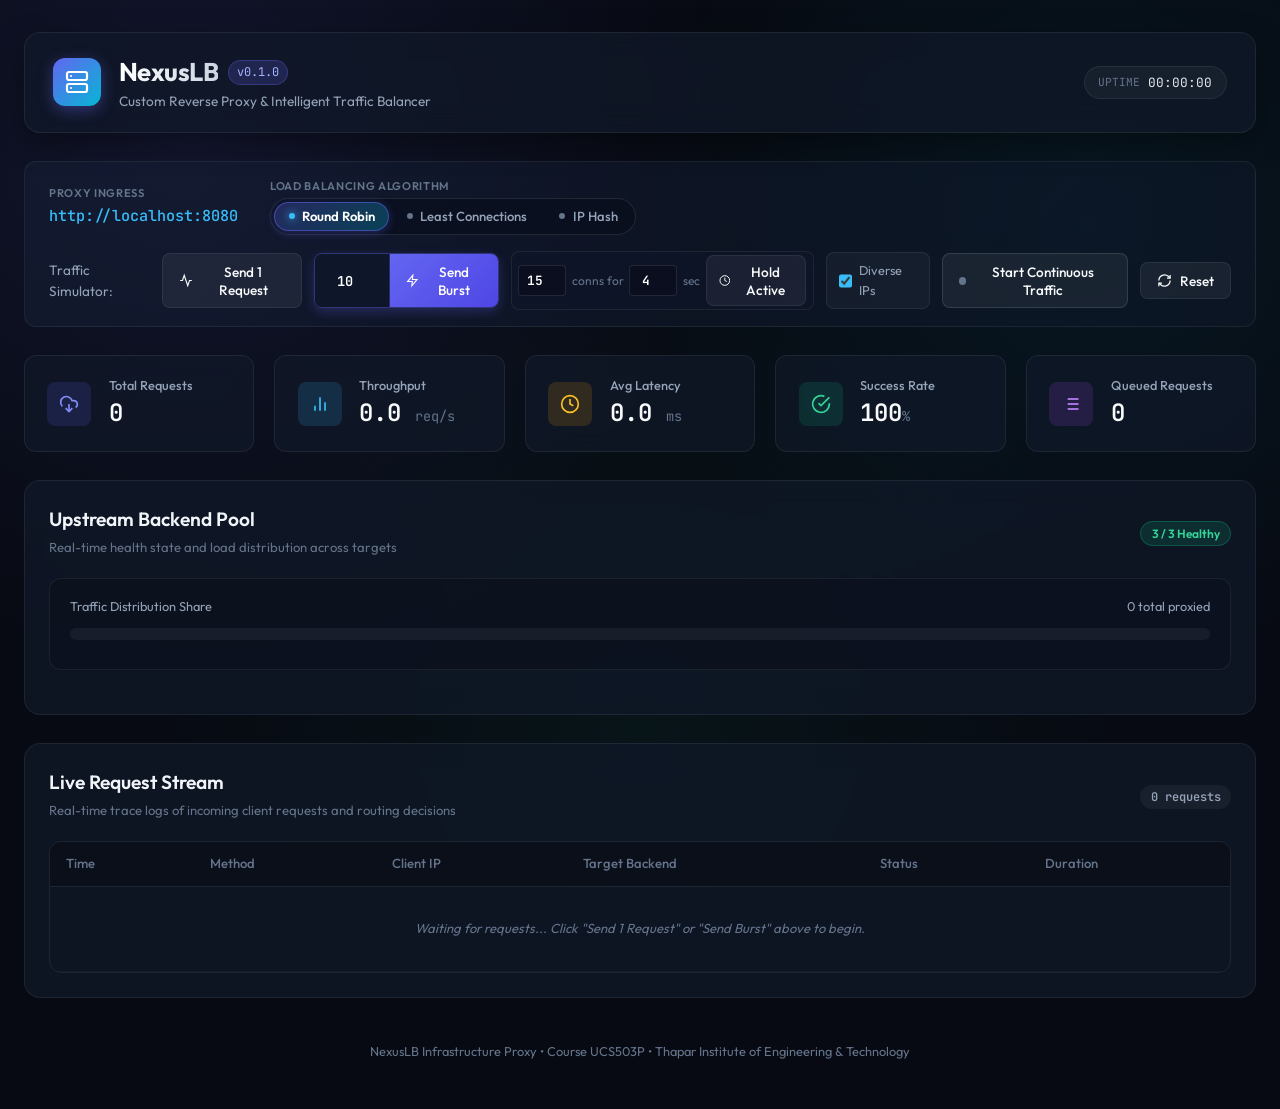
==== web/index.html @ c593ff31 "feat: add observability dashboard server, backend package, and frontend web UI with tests" ====
<!DOCTYPE html>
<html lang="en">
<head>
  <meta charset="UTF-8">
  <meta name="viewport" content="width=device-width, initial-scale=1.0">
  <title>NexusLB - High Availability Load Balancer & Proxy</title>
  <link rel="preconnect" href="https://fonts.googleapis.com">
  <link rel="preconnect" href="https://fonts.gstatic.com" crossorigin>
  <link href="https://fonts.googleapis.com/css2?family=JetBrains+Mono:wght@400;500;600&family=Outfit:wght@300;400;500;600;700&display=swap" rel="stylesheet">
  <link rel="stylesheet" href="style.css">
</head>
<body>
  <div class="app-background"></div>
  <div class="app-container">
    <!-- Header -->
    <header class="app-header">
      <div class="header-branding">
        <div class="logo-icon">
          <svg width="24" height="24" viewBox="0 0 24 24" fill="none" stroke="currentColor" stroke-width="2.2" stroke-linecap="round" stroke-linejoin="round">
            <rect x="2" y="2" width="20" height="8" rx="2" ry="2"></rect>
            <rect x="2" y="14" width="20" height="8" rx="2" ry="2"></rect>
            <line x1="6" y1="6" x2="6.01" y2="6"></line>
            <line x1="6" y1="18" x2="6.01" y2="18"></line>
          </svg>
        </div>
        <div class="branding-text">
          <div class="title-row">
            <h1>NexusLB</h1>
            <span class="version-badge">v0.1.0</span>
          </div>
          <p class="subtitle">Custom Reverse Proxy & Intelligent Traffic Balancer</p>
        </div>
      </div>

      <div class="header-controls">
        <div class="uptime-pill" id="uptime-display">
          <span class="pill-label">UPTIME</span>
          <span class="pill-val" id="uptime-val">00:00:00</span>
        </div>
      </div>
    </header>

    <!-- Top Banner with Quick Actions -->
    <section class="action-banner">
      <div class="banner-info">
        <div class="ingress-indicator">
          <span class="ingress-label">PROXY INGRESS</span>
          <span class="ingress-url" id="proxy-url-display">http://localhost:8080</span>
        </div>
        <div class="ingress-indicator">
          <span class="ingress-label">LOAD BALANCING ALGORITHM</span>
          <div class="strategy-selector" id="strategy-selector" role="group" aria-label="Strategy Selector">
            <button type="button" class="strategy-pill active" data-strategy="round_robin" id="pill-round-robin" title="Even sequential distribution across healthy targets">
              <span class="pill-dot"></span>
              <span>Round Robin</span>
            </button>
            <button type="button" class="strategy-pill" data-strategy="least_connections" id="pill-least-conn" title="Route to healthy backend with fewest active connections">
              <span class="pill-dot"></span>
              <span>Least Connections</span>
            </button>
            <button type="button" class="strategy-pill" data-strategy="ip_hash" id="pill-ip-hash" title="Deterministic client IP hash with sticky sessions">
              <span class="pill-dot"></span>
              <span>IP Hash</span>
            </button>
          </div>
        </div>
      </div>

      <div class="traffic-generator">
        <span class="generator-label">Traffic Simulator:</span>
        <button id="btn-test-single" class="btn btn-secondary" title="Dispatch 1 request to proxy">
          <svg width="15" height="15" viewBox="0 0 24 24" fill="none" stroke="currentColor" stroke-width="2">
            <polyline points="22 12 18 12 15 21 9 3 6 12 2 12"></polyline>
          </svg>
          Send 1 Request
        </button>
        <div class="burst-input-group">
          <input 
            type="number" 
            id="burst-count-input" 
            class="burst-number-input" 
            min="1" 
            max="2000" 
            value="10" 
            title="Number of burst requests (1-2000)"
          />
          <button id="btn-test-burst" class="btn btn-primary" title="Send custom burst requests">
            <svg width="15" height="15" viewBox="0 0 24 24" fill="none" stroke="currentColor" stroke-width="2">
              <polygon points="13 2 3 14 12 14 11 22 21 10 12 10 13 2"></polygon>
            </svg>
            Send Burst
          </button>
        </div>
        <div class="hold-conns-group">
          <input 
            type="number" 
            id="hold-conns-count" 
            class="burst-number-input" 
            min="1" 
            max="150" 
            value="15" 
            title="Number of custom concurrent active connections to open (1-150)"
          />
          <span class="hold-separator">conns for</span>
          <input 
            type="number" 
            id="hold-conns-sec" 
            class="burst-number-input" 
            min="1" 
            max="30" 
            value="4" 
            title="Duration to hold active connections open in seconds (1-30s)"
          />
          <span class="hold-separator">sec</span>
          <button id="btn-test-slow" class="btn btn-secondary" title="Dispatch custom concurrent requests to hold active connections">
            <svg width="15" height="15" viewBox="0 0 24 24" fill="none" stroke="currentColor" stroke-width="2">
              <circle cx="12" cy="12" r="10"></circle>
              <polyline points="12 6 12 12 16 14"></polyline>
            </svg>
            Hold Active
          </button>
        </div>
        <label class="sim-ip-toggle" title="When active, burst requests simulate multiple client IPs (192.168.1.x) to demonstrate IP Hash load distribution">
          <input type="checkbox" id="check-sim-ips" checked />
          <span class="sim-ip-text">Diverse IPs</span>
        </label>
        <button id="btn-auto-traffic" class="btn btn-auto">
          <span class="live-dot pulse"></span>
          <span id="auto-traffic-label">Start Continuous Traffic</span>
        </button>
        <button id="btn-reset-metrics" class="btn btn-secondary" title="Reset all counters to 0">
          <svg width="15" height="15" viewBox="0 0 24 24" fill="none" stroke="currentColor" stroke-width="2">
            <path d="M3 12a9 9 0 0 1 15-6.7L21 8"></path>
            <path d="M21 3v5h-5"></path>
            <path d="M21 12a9 9 0 0 1-15 6.7L3 16"></path>
            <path d="M3 21v-5h5"></path>
          </svg>
          Reset
        </button>
      </div>
    </section>


    <!-- Hero KPI Stats -->
    <section class="kpi-grid">
      <div class="kpi-card">
        <div class="kpi-icon-wrap icon-requests">
          <svg width="20" height="20" viewBox="0 0 24 24" fill="none" stroke="currentColor" stroke-width="2">
            <path d="M4 14.899A7 7 0 1 1 15.71 8h1.79a4.5 4.5 0 0 1 2.5 8.242"></path>
            <path d="M12 12v9"></path>
            <path d="m8 17 4 4 4-4"></path>
          </svg>
        </div>
        <div class="kpi-body">
          <span class="kpi-title">Total Requests</span>
          <span class="kpi-value" id="kpi-total-requests">0</span>
        </div>
      </div>

      <div class="kpi-card">
        <div class="kpi-icon-wrap icon-rps">
          <svg width="20" height="20" viewBox="0 0 24 24" fill="none" stroke="currentColor" stroke-width="2">
            <line x1="18" y1="20" x2="18" y2="10"></line>
            <line x1="12" y1="20" x2="12" y2="4"></line>
            <line x1="6" y1="20" x2="6" y2="14"></line>
          </svg>
        </div>
        <div class="kpi-body">
          <span class="kpi-title">Throughput</span>
          <span class="kpi-value" id="kpi-rps">0.0 <span class="kpi-unit">req/s</span></span>
        </div>
      </div>

      <div class="kpi-card">
        <div class="kpi-icon-wrap icon-latency">
          <svg width="20" height="20" viewBox="0 0 24 24" fill="none" stroke="currentColor" stroke-width="2">
            <circle cx="12" cy="12" r="10"></circle>
            <polyline points="12 6 12 12 16 14"></polyline>
          </svg>
        </div>
        <div class="kpi-body">
          <span class="kpi-title">Avg Latency</span>
          <span class="kpi-value" id="kpi-latency">0.0 <span class="kpi-unit">ms</span></span>
        </div>
      </div>

      <div class="kpi-card">
        <div class="kpi-icon-wrap icon-success">
          <svg width="20" height="20" viewBox="0 0 24 24" fill="none" stroke="currentColor" stroke-width="2">
            <path d="M22 11.08V12a10 10 0 1 1-5.93-9.14"></path>
            <polyline points="22 4 12 14.01 9 11.01"></polyline>
          </svg>
        </div>
        <div class="kpi-body">
          <span class="kpi-title">Success Rate</span>
          <span class="kpi-value" id="kpi-success-rate">100<span class="kpi-unit">%</span></span>
        </div>
      </div>

      <div class="kpi-card" id="kpi-card-queue">
        <div class="kpi-icon-wrap icon-queue">
          <svg width="20" height="20" viewBox="0 0 24 24" fill="none" stroke="currentColor" stroke-width="2">
            <line x1="8" y1="6" x2="21" y2="6"></line>
            <line x1="8" y1="12" x2="21" y2="12"></line>
            <line x1="8" y1="18" x2="21" y2="18"></line>
            <line x1="3" y1="6" x2="3.01" y2="6"></line>
            <line x1="3" y1="12" x2="3.01" y2="12"></line>
            <line x1="3" y1="18" x2="3.01" y2="18"></line>
          </svg>
        </div>
        <div class="kpi-body">
          <span class="kpi-title">Queued Requests</span>
          <span class="kpi-value" id="kpi-queued">0</span>
        </div>
      </div>
    </section>

    <!-- Upstream Nodes Section -->
    <section class="section-container">
      <div class="section-header">
        <div class="section-title-wrap">
          <h2>Upstream Backend Pool</h2>
          <span class="section-subtitle">Real-time health state and load distribution across targets</span>
        </div>
        <div class="pool-summary">
          <span id="healthy-count-badge" class="badge badge-success">3 / 3 Healthy</span>
        </div>
      </div>

      <!-- Traffic Distribution Bar -->
      <div class="distribution-card">
        <div class="distribution-header">
          <span>Traffic Distribution Share</span>
          <span id="distribution-total-label">0 total proxied</span>
        </div>
        <div class="distribution-bar" id="distribution-bar">
          <!-- Filled dynamically -->
        </div>
        <div class="distribution-legend" id="distribution-legend">
          <!-- Filled dynamically -->
        </div>
      </div>

      <!-- Backend Cards Grid -->
      <div class="backend-grid" id="backend-cards-container">
        <!-- Rendered via app.js -->
      </div>
    </section>

    <!-- Live Request Activity Stream -->
    <section class="section-container">
      <div class="section-header">
        <div class="section-title-wrap">
          <h2>Live Request Stream</h2>
          <span class="section-subtitle">Real-time trace logs of incoming client requests and routing decisions</span>
        </div>
        <div class="stream-actions">
          <span class="badge badge-subtle" id="log-count-badge">0 requests</span>
        </div>
      </div>

      <div class="table-container">
        <table class="request-table">
          <thead>
            <tr>
              <th>Time</th>
              <th>Method</th>
              <th>Client IP</th>
              <th>Target Backend</th>
              <th>Status</th>
              <th>Duration</th>
            </tr>
          </thead>
          <tbody id="logs-table-body">
            <tr class="empty-row">
              <td colspan="6">Waiting for requests... Click "Send 1 Request" or "Send Burst" above to begin.</td>
            </tr>
          </tbody>
        </table>
      </div>
    </section>

    <!-- Footer -->
    <footer class="app-footer">
      <p>NexusLB Infrastructure Proxy &bull; Course UCS503P &bull; Thapar Institute of Engineering & Technology</p>
    </footer>
  </div>

  <script src="app.js"></script>
</body>
</html>
---- web/style.css ----
:root {
  --bg-main: #070a12;
  --bg-card: rgba(16, 24, 40, 0.75);
  --bg-card-hover: rgba(22, 33, 56, 0.85);
  --border-subtle: rgba(255, 255, 255, 0.07);
  --border-active: rgba(99, 102, 241, 0.4);

  --accent-primary: #6366f1;
  --accent-primary-hover: #4f46e5;
  --accent-secondary: #06b6d4;
  --accent-emerald: #10b981;
  --accent-emerald-dim: rgba(16, 185, 129, 0.15);
  --accent-rose: #f43f5e;
  --accent-rose-dim: rgba(244, 63, 94, 0.15);
  --accent-amber: #f59e0b;
  --accent-cyan: #38bdf8;

  --text-primary: #f8fafc;
  --text-secondary: #94a3b8;
  --text-muted: #64748b;

  --font-sans: 'Outfit', -apple-system, BlinkMacSystemFont, sans-serif;
  --font-mono: 'JetBrains Mono', monospace;

  --radius-sm: 8px;
  --radius-md: 12px;
  --radius-lg: 16px;
  --radius-full: 9999px;
  --shadow-glow: 0 0 25px rgba(99, 102, 241, 0.2);
}

* {
  box-sizing: border-box;
  margin: 0;
  padding: 0;
}

body {
  font-family: var(--font-sans);
  background-color: var(--bg-main);
  color: var(--text-primary);
  min-height: 100vh;
  position: relative;
  overflow-x: hidden;
  line-height: 1.5;
}

.app-background {
  position: fixed;
  top: 0;
  left: 0;
  width: 100vw;
  height: 100vh;
  z-index: -1;
  background: 
    radial-gradient(circle at 15% 15%, rgba(99, 102, 241, 0.12) 0%, transparent 40%),
    radial-gradient(circle at 85% 25%, rgba(6, 182, 212, 0.08) 0%, transparent 35%),
    radial-gradient(circle at 50% 80%, rgba(16, 185, 129, 0.06) 0%, transparent 50%),
    #070a12;
}

.app-container {
  max-width: 1280px;
  margin: 0 auto;
  padding: 2rem 1.5rem;
  display: flex;
  flex-direction: column;
  gap: 1.75rem;
}

/* Header */
.app-header {
  display: flex;
  justify-content: space-between;
  align-items: center;
  padding: 1.25rem 1.75rem;
  background: var(--bg-card);
  backdrop-filter: blur(16px);
  border: 1px solid var(--border-subtle);
  border-radius: var(--radius-lg);
  box-shadow: 0 10px 30px rgba(0, 0, 0, 0.35);
}

.header-branding {
  display: flex;
  align-items: center;
  gap: 1.1rem;
}

.logo-icon {
  width: 48px;
  height: 48px;
  border-radius: var(--radius-md);
  background: linear-gradient(135deg, #6366f1, #06b6d4);
  display: flex;
  align-items: center;
  justify-content: center;
  color: #fff;
  box-shadow: 0 4px 15px rgba(99, 102, 241, 0.4);
}

.branding-text .title-row {
  display: flex;
  align-items: center;
  gap: 0.6rem;
}

.branding-text h1 {
  font-size: 1.6rem;
  font-weight: 700;
  letter-spacing: -0.02em;
  background: linear-gradient(to right, #ffffff, #cbd5e1);
  -webkit-background-clip: text;
  -webkit-text-fill-color: transparent;
}

.version-badge {
  font-size: 0.75rem;
  font-family: var(--font-mono);
  background: rgba(99, 102, 241, 0.2);
  color: #a5b4fc;
  border: 1px solid rgba(99, 102, 241, 0.3);
  padding: 0.15rem 0.5rem;
  border-radius: var(--radius-full);
}

.subtitle {
  font-size: 0.85rem;
  color: var(--text-secondary);
}

.header-controls {
  display: flex;
  align-items: center;
  gap: 1rem;
}



.uptime-pill {
  display: flex;
  align-items: center;
  gap: 0.5rem;
  background: rgba(255, 255, 255, 0.04);
  border: 1px solid var(--border-subtle);
  padding: 0.35rem 0.85rem;
  border-radius: var(--radius-full);
  font-family: var(--font-mono);
  font-size: 0.8rem;
}

.uptime-pill .pill-label {
  color: var(--text-muted);
  font-size: 0.7rem;
}

.uptime-pill .pill-val {
  color: #e2e8f0;
}

/* Action Banner */
.action-banner {
  display: flex;
  justify-content: space-between;
  align-items: center;
  flex-wrap: wrap;
  gap: 1rem;
  background: linear-gradient(135deg, rgba(22, 33, 56, 0.5), rgba(15, 23, 42, 0.5));
  border: 1px solid var(--border-subtle);
  border-radius: var(--radius-md);
  padding: 1rem 1.5rem;
}

.banner-info {
  display: flex;
  align-items: center;
  gap: 2rem;
  flex-wrap: wrap;
}

.ingress-indicator {
  display: flex;
  flex-direction: column;
  gap: 0.2rem;
}

.ingress-label {
  font-size: 0.7rem;
  font-weight: 600;
  letter-spacing: 0.06em;
  color: var(--text-muted);
}

.ingress-url {
  font-family: var(--font-mono);
  font-size: 0.95rem;
  color: var(--accent-cyan);
  font-weight: 500;
}

.ingress-strategy {
  font-size: 0.95rem;
  color: #e2e8f0;
  font-weight: 600;
}

/* Strategy Selector Pills */
.strategy-selector {
  display: inline-flex;
  align-items: center;
  background: rgba(10, 15, 30, 0.75);
  border: 1px solid rgba(255, 255, 255, 0.1);
  border-radius: var(--radius-full);
  padding: 3px;
  gap: 3px;
}

.strategy-pill {
  display: inline-flex;
  align-items: center;
  gap: 0.45rem;
  background: transparent;
  border: 1px solid transparent;
  color: var(--text-secondary);
  font-family: var(--font-sans);
  font-size: 0.82rem;
  font-weight: 500;
  padding: 0.35rem 0.85rem;
  border-radius: var(--radius-full);
  cursor: pointer;
  transition: all 0.25s cubic-bezier(0.16, 1, 0.3, 1);
  user-select: none;
}

.strategy-pill:hover:not(.active) {
  color: #f1f5f9;
  background: rgba(255, 255, 255, 0.05);
}

.strategy-pill.active {
  background: linear-gradient(135deg, rgba(99, 102, 241, 0.3), rgba(6, 182, 212, 0.3));
  border-color: rgba(99, 102, 241, 0.5);
  color: #ffffff;
  font-weight: 600;
  box-shadow: 0 2px 10px rgba(99, 102, 241, 0.3);
}

.strategy-pill .pill-dot {
  width: 6px;
  height: 6px;
  border-radius: 50%;
  background: var(--text-muted);
  transition: all 0.2s ease;
}

.strategy-pill.active .pill-dot {
  background: #38bdf8;
  box-shadow: 0 0 8px #38bdf8;
}

/* Diverse IP Toggle */
.sim-ip-toggle {
  display: inline-flex;
  align-items: center;
  gap: 0.45rem;
  background: rgba(255, 255, 255, 0.04);
  border: 1px solid var(--border-subtle);
  border-radius: var(--radius-sm);
  padding: 0.5rem 0.75rem;
  font-size: 0.8rem;
  color: var(--text-secondary);
  cursor: pointer;
  user-select: none;
  transition: all 0.2s ease;
}

.sim-ip-toggle:hover {
  background: rgba(255, 255, 255, 0.08);
  border-color: rgba(255, 255, 255, 0.15);
  color: #f1f5f9;
}

.sim-ip-toggle input[type="checkbox"] {
  accent-color: var(--accent-cyan);
  cursor: pointer;
  width: 14px;
  height: 14px;
}

/* Latency simulation controls on backend card */
.backend-delay-bar {
  display: flex;
  align-items: center;
  justify-content: space-between;
  gap: 0.5rem;
  background: rgba(0, 0, 0, 0.2);
  border-radius: var(--radius-sm);
  padding: 0.4rem 0.6rem;
  font-size: 0.75rem;
}

.delay-label {
  color: var(--text-muted);
  font-family: var(--font-mono);
  font-size: 0.72rem;
}

.delay-buttons {
  display: inline-flex;
  gap: 0.25rem;
}

.btn-delay-preset {
  background: rgba(255, 255, 255, 0.05);
  border: 1px solid rgba(255, 255, 255, 0.08);
  border-radius: 4px;
  color: var(--text-secondary);
  font-size: 0.7rem;
  padding: 0.18rem 0.45rem;
  cursor: pointer;
  font-family: var(--font-mono);
  transition: all 0.15s ease;
}

.btn-delay-preset:hover {
  background: rgba(99, 102, 241, 0.2);
  border-color: rgba(99, 102, 241, 0.4);
  color: #f1f5f9;
}

.btn-delay-preset.active {
  background: rgba(6, 182, 212, 0.25);
  border-color: #06b6d4;
  color: #38bdf8;
  font-weight: 600;
}

.traffic-generator {
  display: flex;
  align-items: center;
  gap: 0.75rem;
}

.generator-label {
  font-size: 0.85rem;
  color: var(--text-secondary);
}


.btn {
  display: inline-flex;
  align-items: center;
  gap: 0.5rem;
  font-family: var(--font-sans);
  font-size: 0.85rem;
  font-weight: 500;
  padding: 0.55rem 1rem;
  border-radius: var(--radius-sm);
  cursor: pointer;
  transition: all 0.2s ease;
  border: none;
}

.btn:active {
  transform: scale(0.97);
}

.btn-secondary {
  background: rgba(255, 255, 255, 0.06);
  border: 1px solid var(--border-subtle);
  color: var(--text-primary);
}

.btn-secondary:hover {
  background: rgba(255, 255, 255, 0.12);
  border-color: rgba(255, 255, 255, 0.2);
}

.btn-primary {
  background: linear-gradient(135deg, var(--accent-primary), #4f46e5);
  color: #ffffff;
  box-shadow: 0 4px 12px rgba(99, 102, 241, 0.35);
}

.btn-primary:hover {
  background: linear-gradient(135deg, #7c3aed, var(--accent-primary));
  box-shadow: 0 6px 18px rgba(99, 102, 241, 0.5);
}

.burst-input-group {
  display: inline-flex;
  align-items: stretch;
  border-radius: var(--radius-sm);
  overflow: hidden;
  box-shadow: 0 4px 12px rgba(99, 102, 241, 0.25);
  border: 1px solid rgba(99, 102, 241, 0.4);
}

.burst-number-input {
  width: 75px;
  background: rgba(15, 23, 42, 0.85);
  border: none;
  border-right: 1px solid rgba(99, 102, 241, 0.3);
  color: #ffffff;
  font-family: var(--font-mono);
  font-size: 0.85rem;
  font-weight: 600;
  text-align: center;
  padding: 0.45rem 0.35rem;
  outline: none;
  transition: all 0.2s ease;
}

.burst-number-input:focus {
  background: rgba(30, 41, 59, 0.95);
  border-right-color: var(--accent-cyan);
}

.burst-input-group .btn-primary {
  border-radius: 0;
  box-shadow: none;
}

/* Custom Hold Active Connections Group */
.hold-conns-group {
  display: inline-flex;
  align-items: center;
  border-radius: var(--radius-sm);
  background: rgba(15, 23, 42, 0.6);
  border: 1px solid var(--border-subtle);
  padding: 0.2rem 0.4rem;
  gap: 0.35rem;
}

.hold-conns-group .burst-number-input {
  width: 48px;
  background: rgba(10, 15, 30, 0.9);
  border: 1px solid rgba(255, 255, 255, 0.1);
  border-radius: 4px;
  padding: 0.35rem 0.2rem;
  font-size: 0.8rem;
}

.hold-separator {
  font-size: 0.75rem;
  color: var(--text-muted);
  user-select: none;
  white-space: nowrap;
}

.hold-conns-group .btn {
  padding: 0.4rem 0.75rem;
}

/* Stepper Controls on Backend Card */
.stat-header {
  display: flex;
  align-items: center;
  justify-content: space-between;
  width: 100%;
}

.conn-steppers {
  display: inline-flex;
  align-items: center;
  gap: 2px;
}

.btn-stepper {
  background: rgba(255, 255, 255, 0.07);
  border: 1px solid rgba(255, 255, 255, 0.12);
  border-radius: 3px;
  color: #cbd5e1;
  font-family: var(--font-mono);
  font-size: 0.65rem;
  font-weight: 700;
  width: 17px;
  height: 17px;
  line-height: 1;
  display: inline-flex;
  align-items: center;
  justify-content: center;
  cursor: pointer;
  padding: 0;
  transition: all 0.15s ease;
}

.btn-stepper:hover {
  background: rgba(99, 102, 241, 0.3);
  border-color: #6366f1;
  color: #ffffff;
}

.btn-stepper-reset:hover {
  background: rgba(244, 63, 94, 0.3);
  border-color: #f43f5e;
}

.stat-val.highlight-conn {
  color: #38bdf8;
  font-weight: 700;
  text-shadow: 0 0 8px rgba(56, 189, 248, 0.4);
}

/* KPI Grid */
.kpi-grid {
  display: grid;
  grid-template-columns: repeat(auto-fit, minmax(185px, 1fr));
  gap: 1.25rem;
}

.kpi-card {
  background: var(--bg-card);
  backdrop-filter: blur(12px);
  border: 1px solid var(--border-subtle);
  border-radius: var(--radius-md);
  padding: 1.25rem 1.4rem;
  display: flex;
  align-items: center;
  gap: 1.1rem;
  transition: transform 0.2s ease, border-color 0.2s ease;
}

.kpi-card:hover {
  transform: translateY(-2px);
  border-color: var(--border-active);
}

.kpi-icon-wrap {
  width: 44px;
  height: 44px;
  border-radius: var(--radius-sm);
  display: flex;
  align-items: center;
  justify-content: center;
}

.icon-requests { background: rgba(99, 102, 241, 0.15); color: #818cf8; }
.icon-rps { background: rgba(56, 189, 248, 0.15); color: #38bdf8; }
.icon-latency { background: rgba(245, 158, 11, 0.15); color: #fbbf24; }
.icon-success { background: rgba(16, 185, 129, 0.15); color: #34d399; }
.icon-queue { background: rgba(168, 85, 247, 0.15); color: #c084fc; }

.kpi-card.queue-active {
  border-color: rgba(192, 132, 252, 0.5);
  box-shadow: 0 0 18px rgba(192, 132, 252, 0.2);
}

.kpi-card.queue-active .kpi-value {
  color: #c084fc;
}

.kpi-body {
  display: flex;
  flex-direction: column;
}

.kpi-title {
  font-size: 0.8rem;
  color: var(--text-secondary);
  font-weight: 500;
}

.kpi-value {
  font-family: var(--font-mono);
  font-size: 1.5rem;
  font-weight: 600;
  color: var(--text-primary);
}

.kpi-unit {
  font-size: 0.85rem;
  color: var(--text-muted);
  font-weight: 400;
}

/* Sections */
.section-container {
  background: var(--bg-card);
  backdrop-filter: blur(12px);
  border: 1px solid var(--border-subtle);
  border-radius: var(--radius-lg);
  padding: 1.5rem;
  display: flex;
  flex-direction: column;
  gap: 1.25rem;
}

.section-header {
  display: flex;
  justify-content: space-between;
  align-items: center;
}

.section-title-wrap h2 {
  font-size: 1.2rem;
  font-weight: 600;
  color: #f1f5f9;
}

.section-subtitle {
  font-size: 0.82rem;
  color: var(--text-muted);
}

/* Badges */
.badge {
  padding: 0.25rem 0.65rem;
  border-radius: var(--radius-full);
  font-size: 0.75rem;
  font-weight: 600;
}

.badge-success {
  background: var(--accent-emerald-dim);
  color: #34d399;
  border: 1px solid rgba(16, 185, 129, 0.3);
}

.badge-danger {
  background: var(--accent-rose-dim);
  color: #fb7185;
  border: 1px solid rgba(244, 63, 94, 0.3);
}

.badge-subtle {
  background: rgba(255, 255, 255, 0.05);
  color: var(--text-secondary);
  font-family: var(--font-mono);
}

/* Traffic Distribution */
.distribution-card {
  background: rgba(10, 15, 26, 0.5);
  border: 1px solid var(--border-subtle);
  border-radius: var(--radius-md);
  padding: 1.1rem 1.25rem;
  display: flex;
  flex-direction: column;
  gap: 0.75rem;
}

.distribution-header {
  display: flex;
  justify-content: space-between;
  font-size: 0.8rem;
  color: var(--text-secondary);
}

.distribution-bar {
  display: flex;
  height: 12px;
  background: rgba(255, 255, 255, 0.05);
  border-radius: var(--radius-full);
  overflow: hidden;
  gap: 2px;
}

.dist-slice {
  height: 100%;
  transition: width 0.4s ease;
}

.distribution-legend {
  display: flex;
  flex-wrap: wrap;
  gap: 1.25rem;
  font-size: 0.78rem;
}

.legend-item {
  display: flex;
  align-items: center;
  gap: 0.4rem;
  font-family: var(--font-mono);
  color: var(--text-secondary);
}

.legend-dot {
  width: 8px;
  height: 8px;
  border-radius: 50%;
}

/* Backend Grid */
.backend-grid {
  display: grid;
  grid-template-columns: repeat(auto-fit, minmax(320px, 1fr));
  gap: 1.25rem;
}

.backend-card {
  background: rgba(13, 20, 36, 0.6);
  border: 1px solid var(--border-subtle);
  border-radius: var(--radius-md);
  padding: 1.25rem;
  display: flex;
  flex-direction: column;
  gap: 1rem;
  transition: all 0.2s ease;
}

.backend-card:hover {
  border-color: rgba(99, 102, 241, 0.35);
  background: rgba(16, 25, 45, 0.8);
}

.backend-card-header {
  display: flex;
  justify-content: space-between;
  align-items: center;
}

.backend-title-wrap {
  display: flex;
  align-items: center;
  gap: 0.6rem;
}

.node-color-tag {
  width: 10px;
  height: 10px;
  border-radius: 50%;
}

.backend-url {
  font-family: var(--font-mono);
  font-size: 0.95rem;
  font-weight: 600;
  color: #f1f5f9;
}

.backend-stats-grid {
  display: grid;
  grid-template-columns: repeat(3, 1fr);
  gap: 0.75rem;
  background: rgba(0, 0, 0, 0.25);
  padding: 0.75rem;
  border-radius: var(--radius-sm);
}

.stat-item {
  display: flex;
  flex-direction: column;
}

.stat-label {
  font-size: 0.7rem;
  color: var(--text-muted);
}

.stat-val {
  font-family: var(--font-mono);
  font-size: 1rem;
  font-weight: 600;
  color: var(--text-primary);
}

/* Table */
.table-container {
  overflow-x: auto;
  border-radius: var(--radius-md);
  border: 1px solid var(--border-subtle);
  max-height: 380px;
  overflow-y: auto;
}

.request-table {
  width: 100%;
  border-collapse: collapse;
  text-align: left;
  font-size: 0.82rem;
}

.request-table th {
  background: rgba(10, 15, 26, 0.9);
  color: var(--text-muted);
  font-weight: 500;
  padding: 0.75rem 1rem;
  border-bottom: 1px solid var(--border-subtle);
  position: sticky;
  top: 0;
  z-index: 2;
}

.request-table td {
  padding: 0.65rem 1rem;
  border-bottom: 1px solid rgba(255, 255, 255, 0.03);
  color: var(--text-secondary);
  font-family: var(--font-mono);
}

.request-table tr:hover td {
  background: rgba(255, 255, 255, 0.02);
}

.method-tag {
  display: inline-block;
  font-size: 0.7rem;
  font-weight: 700;
  padding: 0.15rem 0.4rem;
  border-radius: 4px;
}

.method-GET { background: rgba(56, 189, 248, 0.15); color: #38bdf8; }
.method-POST { background: rgba(16, 185, 129, 0.15); color: #34d399; }
.method-DELETE { background: rgba(244, 63, 94, 0.15); color: #fb7185; }

.status-tag {
  display: inline-block;
  font-size: 0.72rem;
  font-weight: 600;
  padding: 0.15rem 0.5rem;
  border-radius: var(--radius-full);
}

.status-2xx { background: var(--accent-emerald-dim); color: #34d399; }
.status-4xx { background: rgba(245, 158, 11, 0.15); color: #fbbf24; }
.status-5xx { background: var(--accent-rose-dim); color: #fb7185; }

.empty-row td {
  text-align: center;
  padding: 2rem;
  color: var(--text-muted);
  font-style: italic;
  font-family: var(--font-sans);
}

/* Footer */
.app-footer {
  text-align: center;
  padding: 1rem;
  font-size: 0.8rem;
  color: var(--text-muted);
}



/* Card Control Buttons */
.card-actions {
  display: flex;
  align-items: center;
  justify-content: flex-end;
  padding-top: 0.5rem;
  border-top: 1px solid rgba(255, 255, 255, 0.05);
}

.btn-sm {
  padding: 0.35rem 0.75rem;
  font-size: 0.75rem;
  font-weight: 600;
  border-radius: var(--radius-sm);
}

.btn-kill {
  background: rgba(244, 63, 94, 0.15);
  color: #fb7185;
  border: 1px solid rgba(244, 63, 94, 0.3);
}

.btn-kill:hover {
  background: rgba(244, 63, 94, 0.3);
  border-color: #f43f5e;
  box-shadow: 0 0 12px rgba(244, 63, 94, 0.35);
}

.btn-restore {
  background: rgba(16, 185, 129, 0.15);
  color: #34d399;
  border: 1px solid rgba(16, 185, 129, 0.3);
}

.btn-restore:hover {
  background: rgba(16, 185, 129, 0.3);
  border-color: #10b981;
  box-shadow: 0 0 12px rgba(16, 185, 129, 0.35);
}

/* Modern iOS-style Server Toggle Switch */
.server-toggle-bar {
  display: flex;
  justify-content: space-between;
  align-items: center;
  background: rgba(0, 0, 0, 0.3);
  padding: 0.65rem 0.85rem;
  border-radius: var(--radius-sm);
  border: 1px solid rgba(255, 255, 255, 0.05);
}

.toggle-wrapper {
  display: flex;
  align-items: center;
  gap: 0.75rem;
}

.switch {
  position: relative;
  display: inline-block;
  width: 44px;
  height: 24px;
}

.switch input {
  opacity: 0;
  width: 0;
  height: 0;
}

.slider {
  position: absolute;
  cursor: pointer;
  top: 0;
  left: 0;
  right: 0;
  bottom: 0;
  background-color: #334155;
  transition: 0.3s;
  border: 1px solid rgba(255, 255, 255, 0.1);
}

.slider:before {
  position: absolute;
  content: "";
  height: 16px;
  width: 16px;
  left: 3px;
  bottom: 3px;
  background-color: white;
  transition: 0.3s;
  box-shadow: 0 2px 5px rgba(0,0,0,0.4);
}

input:checked + .slider {
  background-color: #10b981;
  border-color: #059669;
  box-shadow: 0 0 10px rgba(16, 185, 129, 0.4);
}

input:focus + .slider {
  box-shadow: 0 0 1px #10b981;
}

input:checked + .slider:before {
  transform: translateX(20px);
}

.slider.round {
  border-radius: 34px;
}

.slider.round:before {
  border-radius: 50%;
}

.switch-state-label {
  font-family: var(--font-mono);
  font-size: 0.75rem;
  font-weight: 700;
  letter-spacing: 0.04em;
}

.state-on {
  color: #34d399;
}

.state-off {
  color: #fb7185;
}

/* Dynamic Target Share Badges */
.target-share-badge {
  font-family: var(--font-mono);
  font-size: 0.75rem;
  font-weight: 600;
  padding: 0.2rem 0.55rem;
  border-radius: var(--radius-full);
}

.target-share-badge.active {
  background: rgba(6, 182, 212, 0.15);
  color: #38bdf8;
  border: 1px solid rgba(6, 182, 212, 0.3);
}

.target-share-badge.inactive {
  background: rgba(244, 63, 94, 0.1);
  color: #94a3b8;
  border: 1px solid rgba(244, 63, 94, 0.2);
  text-decoration: line-through;
}

/* Offline Card Appearance */
.backend-card.offline {
  opacity: 0.6;
  background: rgba(26, 17, 24, 0.55);
  border-color: rgba(244, 63, 94, 0.35);
  transition: all 0.3s ease;
}

.backend-card.offline .backend-url {
  color: #94a3b8;
}

.legend-offline {
  opacity: 0.5;
  text-decoration: line-through;
}

/* Continuous Auto-Traffic Button */
.btn-auto {
  background: rgba(255, 255, 255, 0.06);
  border: 1px solid rgba(255, 255, 255, 0.12);
  color: var(--text-primary);
  display: inline-flex;
  align-items: center;
  gap: 0.6rem;
}

.btn-auto:hover {
  background: rgba(255, 255, 255, 0.12);
  border-color: rgba(255, 255, 255, 0.25);
}

.btn-auto.active {
  background: linear-gradient(135deg, rgba(16, 185, 129, 0.2), rgba(6, 182, 212, 0.2));
  border-color: #10b981;
  color: #34d399;
  box-shadow: 0 0 15px rgba(16, 185, 129, 0.35);
}

.live-dot {
  width: 8px;
  height: 8px;
  border-radius: 50%;
  background: #64748b;
  transition: all 0.2s ease;
}

.btn-auto.active .live-dot {
  background: #10b981;
  box-shadow: 0 0 10px #10b981;
  animation: pulse-glow 1s infinite;
}

@keyframes pulse-glow {
  0% { transform: scale(0.95); opacity: 0.7; }
  50% { transform: scale(1.2); opacity: 1; box-shadow: 0 0 14px #10b981; }
  100% { transform: scale(0.95); opacity: 0.7; }
}
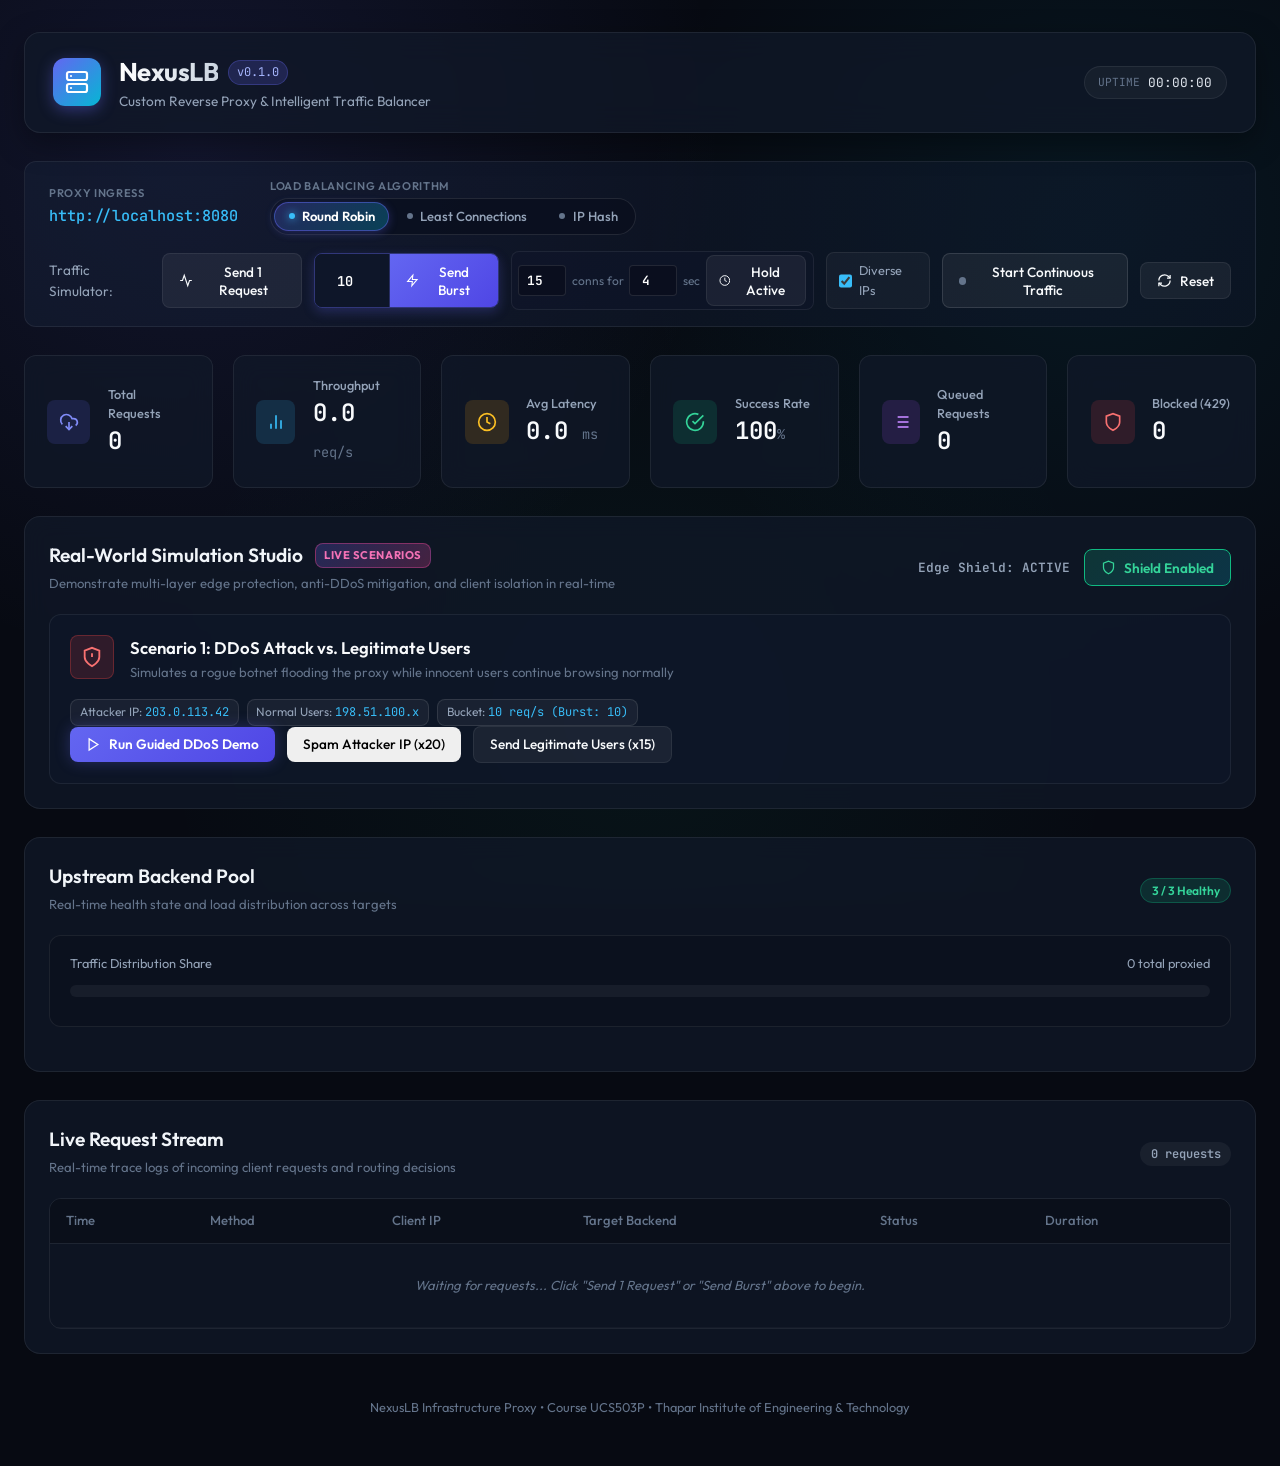
==== commit 61cfade6: "feat: add observability dashboard frontend, backend proxy, rate limiter, and metrics pkg" ====
--- a/web/index.html
+++ b/web/index.html
@@ -213,6 +213,92 @@
           <span class="kpi-value" id="kpi-queued">0</span>
         </div>
       </div>
+
+      <div class="kpi-card" id="kpi-card-shield">
+        <div class="kpi-icon-wrap icon-shield">
+          <svg width="20" height="20" viewBox="0 0 24 24" fill="none" stroke="currentColor" stroke-width="2">
+            <path d="M12 22s8-4 8-10V5l-8-3-8 3v7c0 6 8 10 8 10z"></path>
+          </svg>
+        </div>
+        <div class="kpi-body">
+          <span class="kpi-title">Blocked (429)</span>
+          <span class="kpi-value" id="kpi-throttled">0</span>
+        </div>
+      </div>
+    </section>
+
+    <!-- Real-World Simulation Studio -->
+    <section class="section-container simulation-studio">
+      <div class="section-header">
+        <div class="section-title-wrap">
+          <div class="title-with-badge">
+            <h2>Real-World Simulation Studio</h2>
+            <span class="badge badge-accent">Live Scenarios</span>
+          </div>
+          <span class="section-subtitle">Demonstrate multi-layer edge protection, anti-DDoS mitigation, and client isolation in real-time</span>
+        </div>
+        <div class="shield-toggle-wrap">
+          <span class="shield-status-text" id="shield-status-label">Edge Shield: ACTIVE</span>
+          <button id="btn-toggle-shield" class="btn btn-shield-active" title="Toggle Edge Security Rate Limiter">
+            <svg width="15" height="15" viewBox="0 0 24 24" fill="none" stroke="currentColor" stroke-width="2">
+              <path d="M12 22s8-4 8-10V5l-8-3-8 3v7c0 6 8 10 8 10z"></path>
+            </svg>
+            <span id="shield-btn-text">Shield Enabled</span>
+          </button>
+        </div>
+      </div>
+
+      <!-- Live Storyline Banner (Visible during scenario execution) -->
+      <div id="storyline-banner" class="storyline-banner hidden">
+        <div class="storyline-header">
+          <span class="storyline-badge pulse" id="storyline-phase-badge">Phase 1 of 4</span>
+          <span class="storyline-title" id="storyline-title">Scenario Running...</span>
+        </div>
+        <div class="storyline-message" id="storyline-message">Initializing scenario...</div>
+        <div class="storyline-progress-bar">
+          <div class="storyline-progress-fill" id="storyline-progress-fill"></div>
+        </div>
+      </div>
+
+      <div class="scenario-grid">
+        <!-- Scenario 1: DDoS Attack -->
+        <div class="scenario-card">
+          <div class="scenario-card-header">
+            <div class="scenario-icon ddos-icon">
+              <svg width="22" height="22" viewBox="0 0 24 24" fill="none" stroke="currentColor" stroke-width="2">
+                <path d="M12 22s8-4 8-10V5l-8-3-8 3v7c0 6 8 10 8 10z"></path>
+                <line x1="12" y1="8" x2="12" y2="12"></line>
+                <line x1="12" y1="16" x2="12.01" y2="16"></line>
+              </svg>
+            </div>
+            <div>
+              <h3>Scenario 1: DDoS Attack vs. Legitimate Users</h3>
+              <p>Simulates a rogue botnet flooding the proxy while innocent users continue browsing normally</p>
+            </div>
+          </div>
+          <div class="scenario-card-body">
+            <div class="scenario-stats-row">
+              <span class="chip">Attacker IP: <code>203.0.113.42</code></span>
+              <span class="chip">Normal Users: <code>198.51.100.x</code></span>
+              <span class="chip">Bucket: <code>10 req/s (Burst: 10)</code></span>
+            </div>
+            <div class="scenario-actions">
+              <button id="btn-run-ddos-scenario" class="btn btn-primary btn-scenario" title="Run 4-phase automated DDoS demonstration">
+                <svg width="15" height="15" viewBox="0 0 24 24" fill="none" stroke="currentColor" stroke-width="2">
+                  <polygon points="5 3 19 12 5 21 5 3"></polygon>
+                </svg>
+                Run Guided DDoS Demo
+              </button>
+              <button id="btn-spam-attacker" class="btn btn-danger" title="Send 20 rapid requests from attacker IP 203.0.113.42">
+                Spam Attacker IP (x20)
+              </button>
+              <button id="btn-send-normal-users" class="btn btn-secondary" title="Send 15 requests from 15 diverse client IPs">
+                Send Legitimate Users (x15)
+              </button>
+            </div>
+          </div>
+        </div>
+      </div>
     </section>
 
     <!-- Upstream Nodes Section -->
--- a/web/style.css
+++ b/web/style.css
@@ -1048,4 +1048,246 @@
   100% { transform: scale(0.95); opacity: 0.7; }
 }
 
-
+/* Edge Shield & Simulation Studio Styles */
+.icon-shield {
+  background: rgba(239, 68, 68, 0.15);
+  color: #f87171;
+}
+
+#kpi-card-shield.throttled-active {
+  border-color: rgba(248, 113, 113, 0.5);
+  box-shadow: 0 0 18px rgba(239, 68, 68, 0.25);
+}
+
+#kpi-card-shield.throttled-active .kpi-value {
+  color: #f87171;
+}
+
+.title-with-badge {
+  display: flex;
+  align-items: center;
+  gap: 0.75rem;
+}
+
+.badge-accent {
+  background: linear-gradient(135deg, rgba(99, 102, 241, 0.25), rgba(236, 72, 153, 0.25));
+  color: #f472b6;
+  border: 1px solid rgba(236, 72, 153, 0.4);
+  font-size: 0.7rem;
+  font-weight: 700;
+  text-transform: uppercase;
+  letter-spacing: 0.05em;
+  padding: 0.2rem 0.5rem;
+  border-radius: var(--radius-sm);
+}
+
+.shield-toggle-wrap {
+  display: flex;
+  align-items: center;
+  gap: 0.9rem;
+}
+
+.shield-status-text {
+  font-family: var(--font-mono);
+  font-size: 0.8rem;
+  font-weight: 600;
+  color: #94a3b8;
+}
+
+.btn-shield-active {
+  background: linear-gradient(135deg, rgba(16, 185, 129, 0.2), rgba(6, 182, 212, 0.2));
+  border: 1px solid #10b981;
+  color: #34d399;
+  display: inline-flex;
+  align-items: center;
+  gap: 0.5rem;
+  font-weight: 600;
+}
+
+.btn-shield-active:hover {
+  background: linear-gradient(135deg, rgba(16, 185, 129, 0.3), rgba(6, 182, 212, 0.3));
+  box-shadow: 0 0 14px rgba(16, 185, 129, 0.3);
+}
+
+.btn-shield-disabled {
+  background: rgba(244, 63, 94, 0.12);
+  border: 1px solid rgba(244, 63, 94, 0.35);
+  color: #fb7185;
+  display: inline-flex;
+  align-items: center;
+  gap: 0.5rem;
+  font-weight: 600;
+}
+
+/* Storyline Banner */
+.storyline-banner {
+  background: linear-gradient(135deg, rgba(15, 23, 42, 0.9), rgba(30, 27, 75, 0.7));
+  border: 1px solid rgba(99, 102, 241, 0.4);
+  border-radius: var(--radius-md);
+  padding: 1.1rem 1.4rem;
+  display: flex;
+  flex-direction: column;
+  gap: 0.6rem;
+  box-shadow: 0 0 25px rgba(99, 102, 241, 0.2);
+  transition: all 0.3s ease;
+}
+
+.storyline-banner.hidden {
+  display: none;
+}
+
+.storyline-header {
+  display: flex;
+  align-items: center;
+  gap: 0.8rem;
+}
+
+.storyline-badge {
+  background: #6366f1;
+  color: #ffffff;
+  font-family: var(--font-mono);
+  font-size: 0.75rem;
+  font-weight: 700;
+  padding: 0.25rem 0.65rem;
+  border-radius: var(--radius-full);
+}
+
+.storyline-title {
+  font-size: 1rem;
+  font-weight: 600;
+  color: #f1f5f9;
+}
+
+.storyline-message {
+  font-size: 0.92rem;
+  color: #cbd5e1;
+  line-height: 1.4;
+}
+
+.storyline-progress-bar {
+  width: 100%;
+  height: 6px;
+  background: rgba(255, 255, 255, 0.1);
+  border-radius: var(--radius-full);
+  overflow: hidden;
+  margin-top: 0.3rem;
+}
+
+.storyline-progress-fill {
+  height: 100%;
+  width: 0%;
+  background: linear-gradient(90deg, #6366f1, #38bdf8, #ec4899);
+  transition: width 0.4s ease;
+}
+
+/* Scenario Cards */
+.scenario-grid {
+  display: grid;
+  grid-template-columns: 1fr;
+  gap: 1rem;
+}
+
+.scenario-card {
+  background: rgba(15, 23, 42, 0.65);
+  border: 1px solid var(--border-subtle);
+  border-radius: var(--radius-md);
+  padding: 1.25rem;
+  display: flex;
+  flex-direction: column;
+  gap: 1rem;
+  transition: border-color 0.2s ease;
+}
+
+.scenario-card:hover {
+  border-color: rgba(99, 102, 241, 0.4);
+}
+
+.scenario-card-header {
+  display: flex;
+  align-items: flex-start;
+  gap: 1rem;
+}
+
+.scenario-icon {
+  width: 44px;
+  height: 44px;
+  border-radius: var(--radius-sm);
+  display: flex;
+  align-items: center;
+  justify-content: center;
+  flex-shrink: 0;
+}
+
+.ddos-icon {
+  background: rgba(239, 68, 68, 0.15);
+  color: #f87171;
+  border: 1px solid rgba(239, 68, 68, 0.3);
+}
+
+.scenario-card-header h3 {
+  font-size: 1.05rem;
+  font-weight: 600;
+  color: #f8fafc;
+  margin-bottom: 0.2rem;
+}
+
+.scenario-card-header p {
+  font-size: 0.82rem;
+  color: var(--text-muted);
+}
+
+.scenario-stats-row {
+  display: flex;
+  flex-wrap: wrap;
+  gap: 0.5rem;
+}
+
+.chip {
+  background: rgba(255, 255, 255, 0.05);
+  border: 1px solid rgba(255, 255, 255, 0.1);
+  padding: 0.2rem 0.55rem;
+  border-radius: var(--radius-sm);
+  font-size: 0.75rem;
+  color: #94a3b8;
+}
+
+.chip code {
+  color: #38bdf8;
+  font-family: var(--font-mono);
+}
+
+.scenario-actions {
+  display: flex;
+  flex-wrap: wrap;
+  align-items: center;
+  gap: 0.75rem;
+}
+
+.btn-scenario {
+  background: linear-gradient(135deg, #6366f1, #4f46e5);
+  color: #ffffff;
+  font-weight: 600;
+  box-shadow: 0 0 15px rgba(99, 102, 241, 0.3);
+}
+
+.btn-scenario:hover {
+  background: linear-gradient(135deg, #4f46e5, #4338ca);
+  transform: translateY(-1px);
+}
+
+/* HTTP 429 Status Badge in Trace Logs */
+.status-429 {
+  background: rgba(239, 68, 68, 0.2);
+  color: #f87171;
+  border: 1px solid rgba(239, 68, 68, 0.4);
+  font-weight: 700;
+  animation: pulse-slow 2s infinite;
+}
+
+@keyframes pulse-slow {
+  0%, 100% { opacity: 1; }
+  50% { opacity: 0.7; }
+}
+
+
+
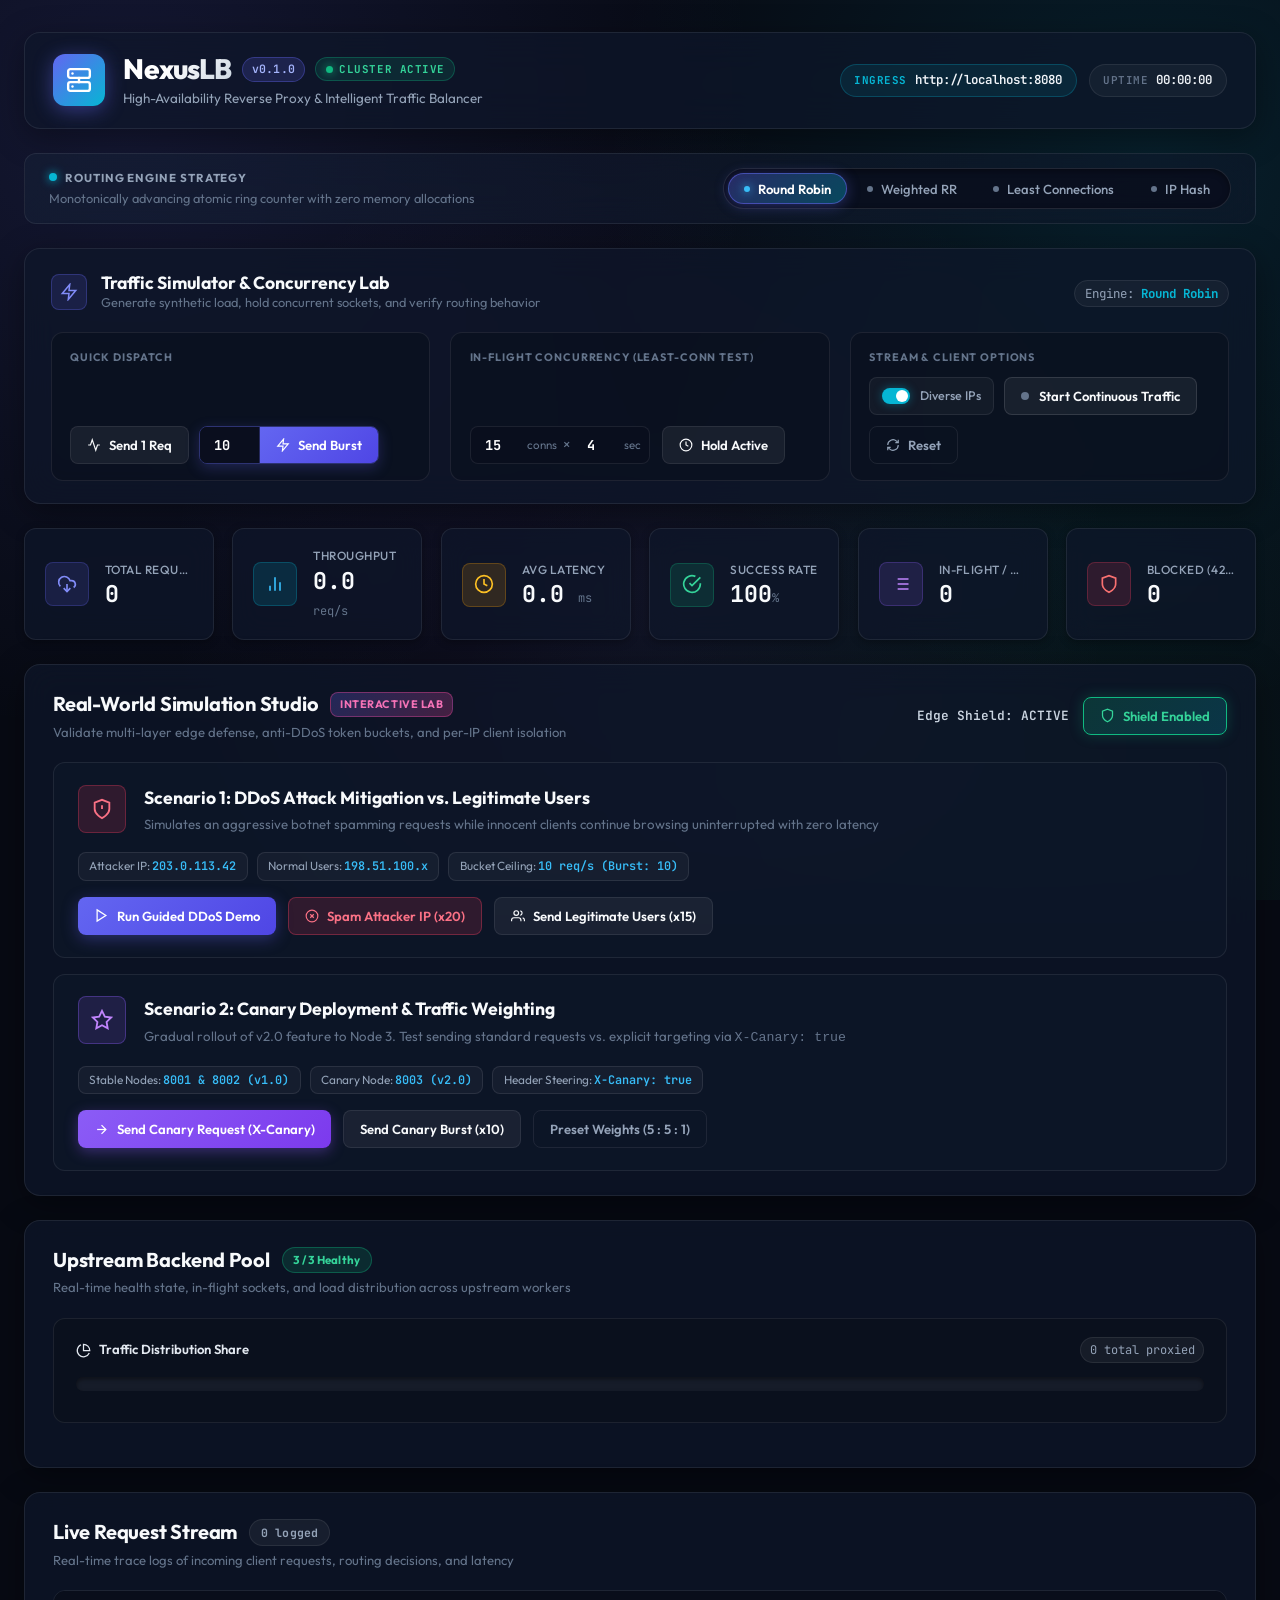
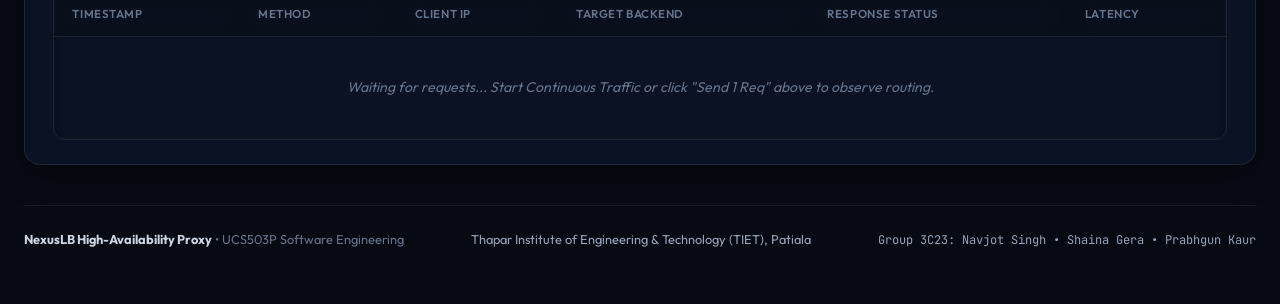
==== commit d7da975f: "feat: implement reverse proxy, load balancer algorithms, metrics collector, and dashboard server" ====
--- a/web/index.html
+++ b/web/index.html
@@ -3,10 +3,10 @@
 <head>
   <meta charset="UTF-8">
   <meta name="viewport" content="width=device-width, initial-scale=1.0">
-  <title>NexusLB - High Availability Load Balancer & Proxy</title>
+  <title>NexusLB - Enterprise Reverse Proxy & Observability Dashboard</title>
   <link rel="preconnect" href="https://fonts.googleapis.com">
   <link rel="preconnect" href="https://fonts.gstatic.com" crossorigin>
-  <link href="https://fonts.googleapis.com/css2?family=JetBrains+Mono:wght@400;500;600&family=Outfit:wght@300;400;500;600;700&display=swap" rel="stylesheet">
+  <link href="https://fonts.googleapis.com/css2?family=JetBrains+Mono:wght@400;500;600;700&family=Outfit:wght@300;400;500;600;700;800&family=Plus+Jakarta+Sans:wght@400;500;600;700&display=swap" rel="stylesheet">
   <link rel="stylesheet" href="style.css">
 </head>
 <body>
@@ -16,132 +16,188 @@
     <header class="app-header">
       <div class="header-branding">
         <div class="logo-icon">
-          <svg width="24" height="24" viewBox="0 0 24 24" fill="none" stroke="currentColor" stroke-width="2.2" stroke-linecap="round" stroke-linejoin="round">
+          <svg width="26" height="26" viewBox="0 0 24 24" fill="none" stroke="currentColor" stroke-width="2.2" stroke-linecap="round" stroke-linejoin="round">
             <rect x="2" y="2" width="20" height="8" rx="2" ry="2"></rect>
             <rect x="2" y="14" width="20" height="8" rx="2" ry="2"></rect>
             <line x1="6" y1="6" x2="6.01" y2="6"></line>
             <line x1="6" y1="18" x2="6.01" y2="18"></line>
+            <path d="M12 10v4"></path>
           </svg>
         </div>
         <div class="branding-text">
           <div class="title-row">
             <h1>NexusLB</h1>
             <span class="version-badge">v0.1.0</span>
-          </div>
-          <p class="subtitle">Custom Reverse Proxy & Intelligent Traffic Balancer</p>
+            <span class="status-badge-online">
+              <span class="status-beacon"></span>
+              CLUSTER ACTIVE
+            </span>
+          </div>
+          <p class="subtitle">High-Availability Reverse Proxy & Intelligent Traffic Balancer</p>
         </div>
       </div>
 
       <div class="header-controls">
-        <div class="uptime-pill" id="uptime-display">
+        <div class="ingress-chip" title="Client ingress gateway listening on port 8080">
+          <span class="ingress-chip-label">INGRESS</span>
+          <span class="ingress-chip-url" id="proxy-url-display">http://localhost:8080</span>
+        </div>
+        <div class="uptime-pill" id="uptime-display" title="System uptime duration">
           <span class="pill-label">UPTIME</span>
           <span class="pill-val" id="uptime-val">00:00:00</span>
         </div>
       </div>
     </header>
 
-    <!-- Top Banner with Quick Actions -->
-    <section class="action-banner">
-      <div class="banner-info">
-        <div class="ingress-indicator">
-          <span class="ingress-label">PROXY INGRESS</span>
-          <span class="ingress-url" id="proxy-url-display">http://localhost:8080</span>
-        </div>
-        <div class="ingress-indicator">
-          <span class="ingress-label">LOAD BALANCING ALGORITHM</span>
-          <div class="strategy-selector" id="strategy-selector" role="group" aria-label="Strategy Selector">
-            <button type="button" class="strategy-pill active" data-strategy="round_robin" id="pill-round-robin" title="Even sequential distribution across healthy targets">
-              <span class="pill-dot"></span>
-              <span>Round Robin</span>
-            </button>
-            <button type="button" class="strategy-pill" data-strategy="least_connections" id="pill-least-conn" title="Route to healthy backend with fewest active connections">
-              <span class="pill-dot"></span>
-              <span>Least Connections</span>
-            </button>
-            <button type="button" class="strategy-pill" data-strategy="ip_hash" id="pill-ip-hash" title="Deterministic client IP hash with sticky sessions">
-              <span class="pill-dot"></span>
-              <span>IP Hash</span>
-            </button>
-          </div>
-        </div>
-      </div>
-
-      <div class="traffic-generator">
-        <span class="generator-label">Traffic Simulator:</span>
-        <button id="btn-test-single" class="btn btn-secondary" title="Dispatch 1 request to proxy">
-          <svg width="15" height="15" viewBox="0 0 24 24" fill="none" stroke="currentColor" stroke-width="2">
-            <polyline points="22 12 18 12 15 21 9 3 6 12 2 12"></polyline>
-          </svg>
-          Send 1 Request
+    <!-- Command Deck: Strategy Switcher & Ingress Routing -->
+    <section class="command-deck">
+      <div class="deck-label-wrap">
+        <div class="deck-title-group">
+          <span class="deck-indicator-dot"></span>
+          <span class="deck-label">ROUTING ENGINE STRATEGY</span>
+        </div>
+        <span class="strategy-desc" id="strategy-desc">Monotonically advancing atomic ring counter with zero memory allocations</span>
+      </div>
+
+      <div class="strategy-selector" id="strategy-selector" role="group" aria-label="Strategy Selector">
+        <button type="button" class="strategy-pill active" data-strategy="round_robin" id="pill-round-robin" title="Even sequential distribution across healthy targets">
+          <span class="pill-dot"></span>
+          <span class="pill-name">Round Robin</span>
         </button>
-        <div class="burst-input-group">
-          <input 
-            type="number" 
-            id="burst-count-input" 
-            class="burst-number-input" 
-            min="1" 
-            max="2000" 
-            value="10" 
-            title="Number of burst requests (1-2000)"
-          />
-          <button id="btn-test-burst" class="btn btn-primary" title="Send custom burst requests">
-            <svg width="15" height="15" viewBox="0 0 24 24" fill="none" stroke="currentColor" stroke-width="2">
+        <button type="button" class="strategy-pill" data-strategy="weighted_round_robin" id="pill-weighted-rr" title="Smooth interleaved distribution based on upstream capacity weights">
+          <span class="pill-dot"></span>
+          <span class="pill-name">Weighted RR</span>
+        </button>
+        <button type="button" class="strategy-pill" data-strategy="least_connections" id="pill-least-conn" title="Route to healthy backend with fewest active connections">
+          <span class="pill-dot"></span>
+          <span class="pill-name">Least Connections</span>
+        </button>
+        <button type="button" class="strategy-pill" data-strategy="ip_hash" id="pill-ip-hash" title="Deterministic client IP hash with sticky sessions">
+          <span class="pill-dot"></span>
+          <span class="pill-name">IP Hash</span>
+        </button>
+      </div>
+    </section>
+
+    <!-- Traffic Simulator & Concurrency Lab -->
+    <section class="traffic-lab-card">
+      <div class="lab-header">
+        <div class="lab-title-group">
+          <div class="lab-icon">
+            <svg width="18" height="18" viewBox="0 0 24 24" fill="none" stroke="currentColor" stroke-width="2">
               <polygon points="13 2 3 14 12 14 11 22 21 10 12 10 13 2"></polygon>
             </svg>
-            Send Burst
-          </button>
-        </div>
-        <div class="hold-conns-group">
-          <input 
-            type="number" 
-            id="hold-conns-count" 
-            class="burst-number-input" 
-            min="1" 
-            max="150" 
-            value="15" 
-            title="Number of custom concurrent active connections to open (1-150)"
-          />
-          <span class="hold-separator">conns for</span>
-          <input 
-            type="number" 
-            id="hold-conns-sec" 
-            class="burst-number-input" 
-            min="1" 
-            max="30" 
-            value="4" 
-            title="Duration to hold active connections open in seconds (1-30s)"
-          />
-          <span class="hold-separator">sec</span>
-          <button id="btn-test-slow" class="btn btn-secondary" title="Dispatch custom concurrent requests to hold active connections">
-            <svg width="15" height="15" viewBox="0 0 24 24" fill="none" stroke="currentColor" stroke-width="2">
-              <circle cx="12" cy="12" r="10"></circle>
-              <polyline points="12 6 12 12 16 14"></polyline>
-            </svg>
-            Hold Active
-          </button>
-        </div>
-        <label class="sim-ip-toggle" title="When active, burst requests simulate multiple client IPs (192.168.1.x) to demonstrate IP Hash load distribution">
-          <input type="checkbox" id="check-sim-ips" checked />
-          <span class="sim-ip-text">Diverse IPs</span>
-        </label>
-        <button id="btn-auto-traffic" class="btn btn-auto">
-          <span class="live-dot pulse"></span>
-          <span id="auto-traffic-label">Start Continuous Traffic</span>
-        </button>
-        <button id="btn-reset-metrics" class="btn btn-secondary" title="Reset all counters to 0">
-          <svg width="15" height="15" viewBox="0 0 24 24" fill="none" stroke="currentColor" stroke-width="2">
-            <path d="M3 12a9 9 0 0 1 15-6.7L21 8"></path>
-            <path d="M21 3v5h-5"></path>
-            <path d="M21 12a9 9 0 0 1-15 6.7L3 16"></path>
-            <path d="M3 21v-5h5"></path>
-          </svg>
-          Reset
-        </button>
-      </div>
-    </section>
-
-
-    <!-- Hero KPI Stats -->
+          </div>
+          <div>
+            <h3>Traffic Simulator & Concurrency Lab</h3>
+            <p>Generate synthetic load, hold concurrent sockets, and verify routing behavior</p>
+          </div>
+        </div>
+        <div class="lab-actions-meta">
+          <span class="active-strat-chip">Engine: <strong id="active-strategy-display">Round Robin</strong></span>
+        </div>
+      </div>
+
+      <div class="lab-controls-grid">
+        <!-- Control Group 1: Fast Dispatches -->
+        <div class="control-panel-group">
+          <span class="panel-group-title">QUICK DISPATCH</span>
+          <div class="panel-btn-row">
+            <button id="btn-test-single" class="btn btn-secondary" title="Dispatch 1 request to proxy">
+              <svg width="14" height="14" viewBox="0 0 24 24" fill="none" stroke="currentColor" stroke-width="2">
+                <polyline points="22 12 18 12 15 21 9 3 6 12 2 12"></polyline>
+              </svg>
+              Send 1 Req
+            </button>
+            <div class="burst-input-group">
+              <input 
+                type="number" 
+                id="burst-count-input" 
+                class="burst-number-input" 
+                min="1" 
+                max="2000" 
+                value="10" 
+                title="Number of burst requests (1-2000)"
+              />
+              <button id="btn-test-burst" class="btn btn-primary" title="Send custom burst requests">
+                <svg width="14" height="14" viewBox="0 0 24 24" fill="none" stroke="currentColor" stroke-width="2">
+                  <polygon points="13 2 3 14 12 14 11 22 21 10 12 10 13 2"></polygon>
+                </svg>
+                Send Burst
+              </button>
+            </div>
+          </div>
+        </div>
+
+        <!-- Control Group 2: In-Flight Sockets Hold -->
+        <div class="control-panel-group">
+          <span class="panel-group-title">IN-FLIGHT CONCURRENCY (LEAST-CONN TEST)</span>
+          <div class="hold-conns-panel">
+            <div class="hold-fields">
+              <div class="stepper-field">
+                <input 
+                  type="number" 
+                  id="hold-conns-count" 
+                  class="hold-input" 
+                  min="1" 
+                  max="150" 
+                  value="15" 
+                  title="Concurrent active sockets (1-150)"
+                />
+                <span class="field-unit">conns</span>
+              </div>
+              <span class="hold-divider">&times;</span>
+              <div class="stepper-field">
+                <input 
+                  type="number" 
+                  id="hold-conns-sec" 
+                  class="hold-input" 
+                  min="1" 
+                  max="30" 
+                  value="4" 
+                  title="Hold duration in seconds (1-30s)"
+                />
+                <span class="field-unit">sec</span>
+              </div>
+            </div>
+            <button id="btn-test-slow" class="btn btn-secondary" title="Dispatch custom concurrent requests to hold active connections">
+              <svg width="14" height="14" viewBox="0 0 24 24" fill="none" stroke="currentColor" stroke-width="2">
+                <circle cx="12" cy="12" r="10"></circle>
+                <polyline points="12 6 12 12 16 14"></polyline>
+              </svg>
+              Hold Active
+            </button>
+          </div>
+        </div>
+
+        <!-- Control Group 3: Continuous Stream & Global Actions -->
+        <div class="control-panel-group">
+          <span class="panel-group-title">STREAM & CLIENT OPTIONS</span>
+          <div class="panel-btn-row">
+            <label class="sim-ip-toggle" title="Simulates diverse client IPs to test IP Hash load distribution">
+              <input type="checkbox" id="check-sim-ips" checked />
+              <span class="custom-toggle-slider"></span>
+              <span class="sim-ip-text">Diverse IPs</span>
+            </label>
+            <button id="btn-auto-traffic" class="btn btn-auto" title="Continuously send 2 requests/second">
+              <span class="live-dot pulse"></span>
+              <span id="auto-traffic-label">Start Continuous Traffic</span>
+            </button>
+            <button id="btn-reset-metrics" class="btn btn-ghost" title="Reset all counters to zero">
+              <svg width="14" height="14" viewBox="0 0 24 24" fill="none" stroke="currentColor" stroke-width="2">
+                <path d="M3 12a9 9 0 0 1 15-6.7L21 8"></path>
+                <path d="M21 3v5h-5"></path>
+                <path d="M21 12a9 9 0 0 1-15 6.7L3 16"></path>
+                <path d="M3 21v-5h5"></path>
+              </svg>
+              Reset
+            </button>
+          </div>
+        </div>
+      </div>
+    </section>
+
+    <!-- Hero KPI Stats Deck -->
     <section class="kpi-grid">
       <div class="kpi-card">
         <div class="kpi-icon-wrap icon-requests">
@@ -209,7 +265,7 @@
           </svg>
         </div>
         <div class="kpi-body">
-          <span class="kpi-title">Queued Requests</span>
+          <span class="kpi-title">In-Flight / Queued</span>
           <span class="kpi-value" id="kpi-queued">0</span>
         </div>
       </div>
@@ -233,9 +289,9 @@
         <div class="section-title-wrap">
           <div class="title-with-badge">
             <h2>Real-World Simulation Studio</h2>
-            <span class="badge badge-accent">Live Scenarios</span>
-          </div>
-          <span class="section-subtitle">Demonstrate multi-layer edge protection, anti-DDoS mitigation, and client isolation in real-time</span>
+            <span class="badge badge-accent">Interactive Lab</span>
+          </div>
+          <span class="section-subtitle">Validate multi-layer edge defense, anti-DDoS token buckets, and per-IP client isolation</span>
         </div>
         <div class="shield-toggle-wrap">
           <span class="shield-status-text" id="shield-status-label">Edge Shield: ACTIVE</span>
@@ -271,16 +327,16 @@
                 <line x1="12" y1="16" x2="12.01" y2="16"></line>
               </svg>
             </div>
-            <div>
-              <h3>Scenario 1: DDoS Attack vs. Legitimate Users</h3>
-              <p>Simulates a rogue botnet flooding the proxy while innocent users continue browsing normally</p>
+            <div class="scenario-info-text">
+              <h3>Scenario 1: DDoS Attack Mitigation vs. Legitimate Users</h3>
+              <p>Simulates an aggressive botnet spamming requests while innocent clients continue browsing uninterrupted with zero latency</p>
             </div>
           </div>
           <div class="scenario-card-body">
             <div class="scenario-stats-row">
               <span class="chip">Attacker IP: <code>203.0.113.42</code></span>
               <span class="chip">Normal Users: <code>198.51.100.x</code></span>
-              <span class="chip">Bucket: <code>10 req/s (Burst: 10)</code></span>
+              <span class="chip">Bucket Ceiling: <code>10 req/s (Burst: 10)</code></span>
             </div>
             <div class="scenario-actions">
               <button id="btn-run-ddos-scenario" class="btn btn-primary btn-scenario" title="Run 4-phase automated DDoS demonstration">
@@ -290,46 +346,100 @@
                 Run Guided DDoS Demo
               </button>
               <button id="btn-spam-attacker" class="btn btn-danger" title="Send 20 rapid requests from attacker IP 203.0.113.42">
+                <svg width="14" height="14" viewBox="0 0 24 24" fill="none" stroke="currentColor" stroke-width="2">
+                  <circle cx="12" cy="12" r="10"></circle>
+                  <line x1="15" y1="9" x2="9" y2="15"></line>
+                  <line x1="9" y1="9" x2="15" y2="15"></line>
+                </svg>
                 Spam Attacker IP (x20)
               </button>
               <button id="btn-send-normal-users" class="btn btn-secondary" title="Send 15 requests from 15 diverse client IPs">
+                <svg width="14" height="14" viewBox="0 0 24 24" fill="none" stroke="currentColor" stroke-width="2">
+                  <path d="M17 21v-2a4 4 0 0 0-4-4H5a4 4 0 0 0-4 4v2"></path>
+                  <circle cx="9" cy="7" r="4"></circle>
+                  <path d="M23 21v-2a4 4 0 0 0-3-3.87"></path>
+                  <path d="M16 3.13a4 4 0 0 1 0 7.75"></path>
+                </svg>
                 Send Legitimate Users (x15)
               </button>
             </div>
           </div>
         </div>
-      </div>
-    </section>
-
-    <!-- Upstream Nodes Section -->
+
+        <!-- Scenario 2: Canary Release & Traffic Weighting -->
+        <div class="scenario-card">
+          <div class="scenario-card-header">
+            <div class="scenario-icon canary-icon">
+              <svg width="22" height="22" viewBox="0 0 24 24" fill="none" stroke="currentColor" stroke-width="2">
+                <polygon points="12 2 15.09 8.26 22 9.27 17 14.14 18.18 21.02 12 17.77 5.82 21.02 7 14.14 2 9.27 8.91 8.26 12 2"></polygon>
+              </svg>
+            </div>
+            <div class="scenario-info-text">
+              <h3>Scenario 2: Canary Deployment & Traffic Weighting</h3>
+              <p>Gradual rollout of v2.0 feature to Node 3. Test sending standard requests vs. explicit targeting via <code>X-Canary: true</code></p>
+            </div>
+          </div>
+          <div class="scenario-card-body">
+            <div class="scenario-stats-row">
+              <span class="chip">Stable Nodes: <code>8001 & 8002 (v1.0)</code></span>
+              <span class="chip">Canary Node: <code>8003 (v2.0)</code></span>
+              <span class="chip">Header Steering: <code>X-Canary: true</code></span>
+            </div>
+            <div class="scenario-actions">
+              <button id="btn-send-canary-single" class="btn btn-canary" title="Send 1 request with X-Canary: true">
+                <svg width="15" height="15" viewBox="0 0 24 24" fill="none" stroke="currentColor" stroke-width="2">
+                  <path d="M5 12h14"></path>
+                  <path d="m12 5 7 7-7 7"></path>
+                </svg>
+                Send Canary Request (X-Canary)
+              </button>
+              <button id="btn-send-canary-burst" class="btn btn-secondary" title="Send 10 canary requests">
+                Send Canary Burst (x10)
+              </button>
+              <button id="btn-set-canary-weights" class="btn btn-ghost" title="Set weights to 5:5:1 (Canary gets ~9% of standard traffic)">
+                Preset Weights (5 : 5 : 1)
+              </button>
+            </div>
+          </div>
+        </div>
+      </div>
+    </section>
+
+    <!-- Upstream Backend Pool Section -->
     <section class="section-container">
       <div class="section-header">
         <div class="section-title-wrap">
-          <h2>Upstream Backend Pool</h2>
-          <span class="section-subtitle">Real-time health state and load distribution across targets</span>
-        </div>
-        <div class="pool-summary">
-          <span id="healthy-count-badge" class="badge badge-success">3 / 3 Healthy</span>
-        </div>
-      </div>
-
-      <!-- Traffic Distribution Bar -->
+          <div class="title-with-badge">
+            <h2>Upstream Backend Pool</h2>
+            <span id="healthy-count-badge" class="badge badge-success">3 / 3 Healthy</span>
+          </div>
+          <span class="section-subtitle">Real-time health state, in-flight sockets, and load distribution across upstream workers</span>
+        </div>
+      </div>
+
+      <!-- Traffic Distribution Share Bar -->
       <div class="distribution-card">
         <div class="distribution-header">
-          <span>Traffic Distribution Share</span>
-          <span id="distribution-total-label">0 total proxied</span>
+          <div class="dist-title-group">
+            <svg width="15" height="15" viewBox="0 0 24 24" fill="none" stroke="currentColor" stroke-width="2">
+              <path d="M21.21 15.89A10 10 0 1 1 8 2.83"></path>
+              <path d="M22 12A10 10 0 0 0 12 2v10z"></path>
+            </svg>
+            <span>Traffic Distribution Share</span>
+          </div>
+          <span id="distribution-total-label" class="dist-total-badge">0 total proxied</span>
         </div>
         <div class="distribution-bar" id="distribution-bar">
-          <!-- Filled dynamically -->
+          <!-- Filled dynamically via app.js -->
         </div>
         <div class="distribution-legend" id="distribution-legend">
-          <!-- Filled dynamically -->
+          <!-- Filled dynamically via app.js -->
         </div>
       </div>
 
       <!-- Backend Cards Grid -->
       <div class="backend-grid" id="backend-cards-container">
-        <!-- Rendered via app.js -->
+        <!-- Rendered dynamically via app.js -->
       </div>
     </section>
 
@@ -337,11 +447,11 @@
     <section class="section-container">
       <div class="section-header">
         <div class="section-title-wrap">
-          <h2>Live Request Stream</h2>
-          <span class="section-subtitle">Real-time trace logs of incoming client requests and routing decisions</span>
-        </div>
-        <div class="stream-actions">
-          <span class="badge badge-subtle" id="log-count-badge">0 requests</span>
+          <div class="title-with-badge">
+            <h2>Live Request Stream</h2>
+            <span class="badge badge-subtle" id="log-count-badge">0 logged</span>
+          </div>
+          <span class="section-subtitle">Real-time trace logs of incoming client requests, routing decisions, and latency</span>
         </div>
       </div>
 
@@ -349,17 +459,17 @@
         <table class="request-table">
           <thead>
             <tr>
-              <th>Time</th>
+              <th>Timestamp</th>
               <th>Method</th>
               <th>Client IP</th>
               <th>Target Backend</th>
-              <th>Status</th>
-              <th>Duration</th>
+              <th>Response Status</th>
+              <th>Latency</th>
             </tr>
           </thead>
           <tbody id="logs-table-body">
             <tr class="empty-row">
-              <td colspan="6">Waiting for requests... Click "Send 1 Request" or "Send Burst" above to begin.</td>
+              <td colspan="6">Waiting for requests... Start Continuous Traffic or click "Send 1 Req" above to observe routing.</td>
             </tr>
           </tbody>
         </table>
@@ -368,7 +478,17 @@
 
     <!-- Footer -->
     <footer class="app-footer">
-      <p>NexusLB Infrastructure Proxy &bull; Course UCS503P &bull; Thapar Institute of Engineering & Technology</p>
+      <div class="footer-content">
+        <div class="footer-left">
+          <strong>NexusLB High-Availability Proxy</strong> &bull; UCS503P Software Engineering
+        </div>
+        <div class="footer-center">
+          Thapar Institute of Engineering & Technology (TIET), Patiala
+        </div>
+        <div class="footer-right">
+          Group 3C23: Navjot Singh &bull; Shaina Gera &bull; Prabhgun Kaur
+        </div>
+      </div>
     </footer>
   </div>
 
--- a/web/style.css
+++ b/web/style.css
@@ -1,35 +1,65 @@
+/* NexusLB Enterprise Design System & Observability Theme */
+
 :root {
-  --bg-main: #070a12;
-  --bg-card: rgba(16, 24, 40, 0.75);
-  --bg-card-hover: rgba(22, 33, 56, 0.85);
-  --border-subtle: rgba(255, 255, 255, 0.07);
-  --border-active: rgba(99, 102, 241, 0.4);
-
+  /* Surface & Background */
+  --bg-canvas: #070a13;
+  --bg-surface: rgba(15, 23, 42, 0.72);
+  --bg-surface-elevated: rgba(22, 33, 56, 0.85);
+  --bg-surface-glass: rgba(15, 23, 42, 0.55);
+  --bg-input: rgba(10, 15, 30, 0.9);
+
+  /* Hairlines & Borders */
+  --border-subtle: rgba(255, 255, 255, 0.08);
+  --border-subtle-hover: rgba(255, 255, 255, 0.16);
+  --border-active: rgba(99, 102, 241, 0.45);
+  --border-glow: rgba(6, 182, 212, 0.5);
+
+  /* Brand Accents */
   --accent-primary: #6366f1;
   --accent-primary-hover: #4f46e5;
-  --accent-secondary: #06b6d4;
+  --accent-primary-glow: rgba(99, 102, 241, 0.35);
+  --accent-cyan: #06b6d4;
+  --accent-cyan-glow: rgba(6, 182, 212, 0.3);
   --accent-emerald: #10b981;
   --accent-emerald-dim: rgba(16, 185, 129, 0.15);
+  --accent-emerald-glow: rgba(16, 185, 129, 0.35);
   --accent-rose: #f43f5e;
   --accent-rose-dim: rgba(244, 63, 94, 0.15);
+  --accent-rose-glow: rgba(244, 63, 94, 0.35);
   --accent-amber: #f59e0b;
-  --accent-cyan: #38bdf8;
-
+  --accent-amber-dim: rgba(245, 158, 11, 0.15);
+  --accent-amber-glow: rgba(245, 158, 11, 0.35);
+  --accent-violet: #8b5cf6;
+  --accent-violet-dim: rgba(139, 92, 246, 0.15);
+
+  /* Typography */
   --text-primary: #f8fafc;
   --text-secondary: #94a3b8;
   --text-muted: #64748b;
-
-  --font-sans: 'Outfit', -apple-system, BlinkMacSystemFont, sans-serif;
-  --font-mono: 'JetBrains Mono', monospace;
-
+  --text-dim: #475569;
+
+  /* Font Stacks */
+  --font-sans: 'Outfit', 'Plus Jakarta Sans', -apple-system, BlinkMacSystemFont, sans-serif;
+  --font-mono: 'JetBrains Mono', 'Fira Code', monospace;
+
+  /* Sizing & Radii */
+  --radius-xs: 4px;
   --radius-sm: 8px;
   --radius-md: 12px;
   --radius-lg: 16px;
+  --radius-xl: 20px;
   --radius-full: 9999px;
-  --shadow-glow: 0 0 25px rgba(99, 102, 241, 0.2);
-}
-
-* {
+
+  /* Shadows */
+  --shadow-sm: 0 2px 8px rgba(0, 0, 0, 0.3);
+  --shadow-md: 0 6px 20px rgba(0, 0, 0, 0.35);
+  --shadow-lg: 0 12px 36px rgba(0, 0, 0, 0.45);
+  --shadow-card: 0 8px 32px rgba(0, 0, 0, 0.36);
+  --shadow-glow-primary: 0 0 24px rgba(99, 102, 241, 0.25);
+}
+
+/* Reset & Global Base */
+*, *::before, *::after {
   box-sizing: border-box;
   margin: 0;
   padding: 0;
@@ -37,14 +67,17 @@
 
 body {
   font-family: var(--font-sans);
-  background-color: var(--bg-main);
+  background-color: var(--bg-canvas);
   color: var(--text-primary);
   min-height: 100vh;
   position: relative;
   overflow-x: hidden;
   line-height: 1.5;
-}
-
+  -webkit-font-smoothing: antialiased;
+  -moz-osx-font-smoothing: grayscale;
+}
+
+/* Atmospheric Layered Background */
 .app-background {
   position: fixed;
   top: 0;
@@ -53,196 +86,287 @@
   height: 100vh;
   z-index: -1;
   background: 
-    radial-gradient(circle at 15% 15%, rgba(99, 102, 241, 0.12) 0%, transparent 40%),
-    radial-gradient(circle at 85% 25%, rgba(6, 182, 212, 0.08) 0%, transparent 35%),
-    radial-gradient(circle at 50% 80%, rgba(16, 185, 129, 0.06) 0%, transparent 50%),
-    #070a12;
-}
-
+    radial-gradient(circle at 10% 12%, rgba(99, 102, 241, 0.14) 0%, transparent 45%),
+    radial-gradient(circle at 90% 18%, rgba(6, 182, 212, 0.12) 0%, transparent 40%),
+    radial-gradient(circle at 50% 65%, rgba(139, 92, 246, 0.07) 0%, transparent 55%),
+    radial-gradient(circle at 80% 90%, rgba(16, 185, 129, 0.08) 0%, transparent 45%),
+    #070a13;
+}
+
+/* Main Container */
 .app-container {
-  max-width: 1280px;
+  max-width: 1320px;
   margin: 0 auto;
-  padding: 2rem 1.5rem;
+  padding: 2rem 1.5rem 3.5rem;
   display: flex;
   flex-direction: column;
-  gap: 1.75rem;
-}
-
-/* Header */
+  gap: 1.5rem;
+}
+
+/* ==========================================================================
+   Header Component
+   ========================================================================== */
 .app-header {
   display: flex;
   justify-content: space-between;
   align-items: center;
   padding: 1.25rem 1.75rem;
-  background: var(--bg-card);
-  backdrop-filter: blur(16px);
+  background: var(--bg-surface);
+  backdrop-filter: blur(20px);
+  -webkit-backdrop-filter: blur(20px);
   border: 1px solid var(--border-subtle);
   border-radius: var(--radius-lg);
-  box-shadow: 0 10px 30px rgba(0, 0, 0, 0.35);
+  box-shadow: var(--shadow-card);
+  gap: 1.5rem;
+  flex-wrap: wrap;
 }
 
 .header-branding {
   display: flex;
   align-items: center;
-  gap: 1.1rem;
+  gap: 1.15rem;
 }
 
 .logo-icon {
-  width: 48px;
-  height: 48px;
+  width: 52px;
+  height: 52px;
   border-radius: var(--radius-md);
   background: linear-gradient(135deg, #6366f1, #06b6d4);
   display: flex;
   align-items: center;
   justify-content: center;
-  color: #fff;
-  box-shadow: 0 4px 15px rgba(99, 102, 241, 0.4);
+  color: #ffffff;
+  box-shadow: 0 4px 20px rgba(99, 102, 241, 0.45);
+  flex-shrink: 0;
+  transition: transform 0.3s ease, box-shadow 0.3s ease;
+}
+
+.logo-icon:hover {
+  transform: translateY(-2px) scale(1.02);
+  box-shadow: 0 6px 26px rgba(99, 102, 241, 0.6);
+}
+
+.branding-text {
+  display: flex;
+  flex-direction: column;
+  gap: 0.15rem;
 }
 
 .branding-text .title-row {
   display: flex;
   align-items: center;
-  gap: 0.6rem;
+  gap: 0.65rem;
+  flex-wrap: wrap;
 }
 
 .branding-text h1 {
-  font-size: 1.6rem;
-  font-weight: 700;
-  letter-spacing: -0.02em;
-  background: linear-gradient(to right, #ffffff, #cbd5e1);
+  font-size: 1.75rem;
+  font-weight: 800;
+  letter-spacing: -0.03em;
+  background: linear-gradient(135deg, #ffffff 40%, #cbd5e1 100%);
   -webkit-background-clip: text;
   -webkit-text-fill-color: transparent;
+  line-height: 1.15;
 }
 
 .version-badge {
-  font-size: 0.75rem;
-  font-family: var(--font-mono);
-  background: rgba(99, 102, 241, 0.2);
+  font-size: 0.72rem;
+  font-family: var(--font-mono);
+  font-weight: 600;
+  background: rgba(99, 102, 241, 0.18);
   color: #a5b4fc;
-  border: 1px solid rgba(99, 102, 241, 0.3);
-  padding: 0.15rem 0.5rem;
+  border: 1px solid rgba(99, 102, 241, 0.35);
+  padding: 0.18rem 0.55rem;
   border-radius: var(--radius-full);
+  letter-spacing: 0.02em;
+}
+
+.status-badge-online {
+  display: inline-flex;
+  align-items: center;
+  gap: 0.4rem;
+  font-size: 0.68rem;
+  font-family: var(--font-mono);
+  font-weight: 700;
+  letter-spacing: 0.05em;
+  color: #34d399;
+  background: rgba(16, 185, 129, 0.12);
+  border: 1px solid rgba(16, 185, 129, 0.3);
+  padding: 0.18rem 0.6rem;
+  border-radius: var(--radius-full);
+}
+
+.status-beacon {
+  width: 7px;
+  height: 7px;
+  border-radius: 50%;
+  background: #10b981;
+  box-shadow: 0 0 10px #10b981;
+  animation: radar-pulse 2s infinite cubic-bezier(0.4, 0, 0.6, 1);
+}
+
+@keyframes radar-pulse {
+  0%, 100% { opacity: 1; transform: scale(1); }
+  50% { opacity: 0.4; transform: scale(0.85); }
 }
 
 .subtitle {
-  font-size: 0.85rem;
+  font-size: 0.84rem;
   color: var(--text-secondary);
+  font-weight: 400;
 }
 
 .header-controls {
   display: flex;
   align-items: center;
-  gap: 1rem;
-}
-
+  gap: 0.75rem;
+  flex-wrap: wrap;
+}
+
+.ingress-chip {
+  display: inline-flex;
+  align-items: center;
+  gap: 0.5rem;
+  background: rgba(6, 182, 212, 0.1);
+  border: 1px solid rgba(6, 182, 212, 0.25);
+  padding: 0.4rem 0.85rem;
+  border-radius: var(--radius-full);
+  font-family: var(--font-mono);
+  font-size: 0.78rem;
+  transition: all 0.2s ease;
+}
+
+.ingress-chip:hover {
+  background: rgba(6, 182, 212, 0.16);
+  border-color: rgba(6, 182, 212, 0.45);
+}
+
+.ingress-chip-label {
+  color: var(--accent-cyan);
+  font-weight: 700;
+  font-size: 0.68rem;
+  letter-spacing: 0.05em;
+}
+
+.ingress-chip-url {
+  color: #f1f5f9;
+  font-weight: 600;
+}
 
 
 .uptime-pill {
-  display: flex;
+  display: inline-flex;
   align-items: center;
   gap: 0.5rem;
   background: rgba(255, 255, 255, 0.04);
   border: 1px solid var(--border-subtle);
-  padding: 0.35rem 0.85rem;
+  padding: 0.4rem 0.85rem;
   border-radius: var(--radius-full);
   font-family: var(--font-mono);
-  font-size: 0.8rem;
+  font-size: 0.78rem;
 }
 
 .uptime-pill .pill-label {
   color: var(--text-muted);
-  font-size: 0.7rem;
+  font-size: 0.68rem;
+  font-weight: 600;
+  letter-spacing: 0.05em;
 }
 
 .uptime-pill .pill-val {
-  color: #e2e8f0;
-}
-
-/* Action Banner */
-.action-banner {
+  color: #f1f5f9;
+  font-weight: 600;
+}
+
+/* ==========================================================================
+   Command Deck: Strategy Selector & Ingress Routing
+   ========================================================================== */
+.command-deck {
   display: flex;
   justify-content: space-between;
   align-items: center;
-  flex-wrap: wrap;
-  gap: 1rem;
-  background: linear-gradient(135deg, rgba(22, 33, 56, 0.5), rgba(15, 23, 42, 0.5));
+  gap: 1.5rem;
+  background: linear-gradient(135deg, rgba(22, 33, 56, 0.55), rgba(15, 23, 42, 0.55));
+  backdrop-filter: blur(16px);
+  -webkit-backdrop-filter: blur(16px);
   border: 1px solid var(--border-subtle);
   border-radius: var(--radius-md);
-  padding: 1rem 1.5rem;
-}
-
-.banner-info {
-  display: flex;
-  align-items: center;
-  gap: 2rem;
+  padding: 0.9rem 1.5rem;
   flex-wrap: wrap;
 }
 
-.ingress-indicator {
+.deck-label-wrap {
   display: flex;
   flex-direction: column;
   gap: 0.2rem;
 }
 
-.ingress-label {
-  font-size: 0.7rem;
-  font-weight: 600;
-  letter-spacing: 0.06em;
+.deck-title-group {
+  display: flex;
+  align-items: center;
+  gap: 0.5rem;
+}
+
+.deck-indicator-dot {
+  width: 8px;
+  height: 8px;
+  border-radius: 50%;
+  background: var(--accent-cyan);
+  box-shadow: 0 0 10px var(--accent-cyan);
+}
+
+.deck-label {
+  font-size: 0.72rem;
+  font-weight: 700;
+  letter-spacing: 0.08em;
+  color: #94a3b8;
+}
+
+.strategy-desc {
+  font-size: 0.8rem;
   color: var(--text-muted);
-}
-
-.ingress-url {
-  font-family: var(--font-mono);
-  font-size: 0.95rem;
-  color: var(--accent-cyan);
-  font-weight: 500;
-}
-
-.ingress-strategy {
-  font-size: 0.95rem;
-  color: #e2e8f0;
-  font-weight: 600;
-}
-
-/* Strategy Selector Pills */
+  font-style: normal;
+}
+
 .strategy-selector {
   display: inline-flex;
   align-items: center;
-  background: rgba(10, 15, 30, 0.75);
+  background: rgba(10, 15, 30, 0.85);
   border: 1px solid rgba(255, 255, 255, 0.1);
   border-radius: var(--radius-full);
-  padding: 3px;
-  gap: 3px;
+  padding: 4px;
+  gap: 4px;
+  box-shadow: inset 0 2px 6px rgba(0, 0, 0, 0.4);
 }
 
 .strategy-pill {
   display: inline-flex;
   align-items: center;
-  gap: 0.45rem;
+  gap: 0.5rem;
   background: transparent;
   border: 1px solid transparent;
   color: var(--text-secondary);
   font-family: var(--font-sans);
   font-size: 0.82rem;
   font-weight: 500;
-  padding: 0.35rem 0.85rem;
+  padding: 0.4rem 0.95rem;
   border-radius: var(--radius-full);
   cursor: pointer;
-  transition: all 0.25s cubic-bezier(0.16, 1, 0.3, 1);
+  transition: all 0.22s cubic-bezier(0.16, 1, 0.3, 1);
   user-select: none;
 }
 
 .strategy-pill:hover:not(.active) {
   color: #f1f5f9;
-  background: rgba(255, 255, 255, 0.05);
+  background: rgba(255, 255, 255, 0.06);
 }
 
 .strategy-pill.active {
-  background: linear-gradient(135deg, rgba(99, 102, 241, 0.3), rgba(6, 182, 212, 0.3));
-  border-color: rgba(99, 102, 241, 0.5);
+  background: linear-gradient(135deg, rgba(99, 102, 241, 0.35), rgba(6, 182, 212, 0.35));
+  border-color: rgba(99, 102, 241, 0.55);
   color: #ffffff;
   font-weight: 600;
-  box-shadow: 0 2px 10px rgba(99, 102, 241, 0.3);
+  box-shadow: 0 2px 14px rgba(99, 102, 241, 0.35);
 }
 
 .strategy-pill .pill-dot {
@@ -255,158 +379,138 @@
 
 .strategy-pill.active .pill-dot {
   background: #38bdf8;
-  box-shadow: 0 0 8px #38bdf8;
-}
-
-/* Diverse IP Toggle */
-.sim-ip-toggle {
-  display: inline-flex;
-  align-items: center;
-  gap: 0.45rem;
+  box-shadow: 0 0 10px #38bdf8;
+}
+
+/* ==========================================================================
+   Traffic Simulator & Concurrency Lab
+   ========================================================================== */
+.traffic-lab-card {
+  background: var(--bg-surface);
+  backdrop-filter: blur(16px);
+  -webkit-backdrop-filter: blur(16px);
+  border: 1px solid var(--border-subtle);
+  border-radius: var(--radius-lg);
+  padding: 1.4rem 1.6rem;
+  display: flex;
+  flex-direction: column;
+  gap: 1.25rem;
+  box-shadow: var(--shadow-card);
+}
+
+.lab-header {
+  display: flex;
+  justify-content: space-between;
+  align-items: center;
+  flex-wrap: wrap;
+  gap: 0.75rem;
+}
+
+.lab-title-group {
+  display: flex;
+  align-items: center;
+  gap: 0.9rem;
+}
+
+.lab-icon {
+  width: 36px;
+  height: 36px;
+  border-radius: var(--radius-sm);
+  background: rgba(99, 102, 241, 0.15);
+  border: 1px solid rgba(99, 102, 241, 0.3);
+  color: #818cf8;
+  display: flex;
+  align-items: center;
+  justify-content: center;
+  flex-shrink: 0;
+}
+
+.lab-title-group h3 {
+  font-size: 1.1rem;
+  font-weight: 700;
+  color: #f8fafc;
+  line-height: 1.2;
+}
+
+.lab-title-group p {
+  font-size: 0.8rem;
+  color: var(--text-muted);
+}
+
+.active-strat-chip {
+  font-size: 0.78rem;
+  font-family: var(--font-mono);
   background: rgba(255, 255, 255, 0.04);
   border: 1px solid var(--border-subtle);
-  border-radius: var(--radius-sm);
-  padding: 0.5rem 0.75rem;
-  font-size: 0.8rem;
+  padding: 0.25rem 0.65rem;
+  border-radius: var(--radius-full);
   color: var(--text-secondary);
-  cursor: pointer;
-  user-select: none;
-  transition: all 0.2s ease;
-}
-
-.sim-ip-toggle:hover {
-  background: rgba(255, 255, 255, 0.08);
-  border-color: rgba(255, 255, 255, 0.15);
-  color: #f1f5f9;
-}
-
-.sim-ip-toggle input[type="checkbox"] {
-  accent-color: var(--accent-cyan);
-  cursor: pointer;
-  width: 14px;
-  height: 14px;
-}
-
-/* Latency simulation controls on backend card */
-.backend-delay-bar {
-  display: flex;
-  align-items: center;
+}
+
+.active-strat-chip strong {
+  color: var(--accent-cyan);
+}
+
+.lab-controls-grid {
+  display: grid;
+  grid-template-columns: repeat(3, 1fr);
+  gap: 1.25rem;
+}
+
+@media (max-width: 1080px) {
+  .lab-controls-grid {
+    grid-template-columns: 1fr;
+  }
+}
+
+.control-panel-group {
+  background: rgba(10, 15, 28, 0.55);
+  border: 1px solid var(--border-subtle);
+  border-radius: var(--radius-md);
+  padding: 1rem 1.15rem;
+  display: flex;
+  flex-direction: column;
+  gap: 0.75rem;
   justify-content: space-between;
-  gap: 0.5rem;
-  background: rgba(0, 0, 0, 0.2);
-  border-radius: var(--radius-sm);
-  padding: 0.4rem 0.6rem;
-  font-size: 0.75rem;
-}
-
-.delay-label {
+}
+
+.panel-group-title {
+  font-size: 0.68rem;
+  font-weight: 700;
+  letter-spacing: 0.08em;
   color: var(--text-muted);
-  font-family: var(--font-mono);
-  font-size: 0.72rem;
-}
-
-.delay-buttons {
-  display: inline-flex;
-  gap: 0.25rem;
-}
-
-.btn-delay-preset {
-  background: rgba(255, 255, 255, 0.05);
-  border: 1px solid rgba(255, 255, 255, 0.08);
-  border-radius: 4px;
-  color: var(--text-secondary);
-  font-size: 0.7rem;
-  padding: 0.18rem 0.45rem;
-  cursor: pointer;
-  font-family: var(--font-mono);
-  transition: all 0.15s ease;
-}
-
-.btn-delay-preset:hover {
-  background: rgba(99, 102, 241, 0.2);
-  border-color: rgba(99, 102, 241, 0.4);
-  color: #f1f5f9;
-}
-
-.btn-delay-preset.active {
-  background: rgba(6, 182, 212, 0.25);
-  border-color: #06b6d4;
-  color: #38bdf8;
-  font-weight: 600;
-}
-
-.traffic-generator {
-  display: flex;
-  align-items: center;
-  gap: 0.75rem;
-}
-
-.generator-label {
-  font-size: 0.85rem;
-  color: var(--text-secondary);
-}
-
-
-.btn {
-  display: inline-flex;
-  align-items: center;
-  gap: 0.5rem;
-  font-family: var(--font-sans);
-  font-size: 0.85rem;
-  font-weight: 500;
-  padding: 0.55rem 1rem;
-  border-radius: var(--radius-sm);
-  cursor: pointer;
-  transition: all 0.2s ease;
-  border: none;
-}
-
-.btn:active {
-  transform: scale(0.97);
-}
-
-.btn-secondary {
-  background: rgba(255, 255, 255, 0.06);
-  border: 1px solid var(--border-subtle);
-  color: var(--text-primary);
-}
-
-.btn-secondary:hover {
-  background: rgba(255, 255, 255, 0.12);
-  border-color: rgba(255, 255, 255, 0.2);
-}
-
-.btn-primary {
-  background: linear-gradient(135deg, var(--accent-primary), #4f46e5);
-  color: #ffffff;
-  box-shadow: 0 4px 12px rgba(99, 102, 241, 0.35);
-}
-
-.btn-primary:hover {
-  background: linear-gradient(135deg, #7c3aed, var(--accent-primary));
-  box-shadow: 0 6px 18px rgba(99, 102, 241, 0.5);
-}
-
+  text-transform: uppercase;
+}
+
+.panel-btn-row {
+  display: flex;
+  align-items: center;
+  gap: 0.65rem;
+  flex-wrap: wrap;
+}
+
+/* Burst Input Group */
 .burst-input-group {
   display: inline-flex;
   align-items: stretch;
   border-radius: var(--radius-sm);
   overflow: hidden;
-  box-shadow: 0 4px 12px rgba(99, 102, 241, 0.25);
+  box-shadow: 0 4px 14px rgba(99, 102, 241, 0.25);
   border: 1px solid rgba(99, 102, 241, 0.4);
+  height: 38px;
 }
 
 .burst-number-input {
-  width: 75px;
-  background: rgba(15, 23, 42, 0.85);
+  width: 60px;
+  background: var(--bg-input);
   border: none;
   border-right: 1px solid rgba(99, 102, 241, 0.3);
   color: #ffffff;
   font-family: var(--font-mono);
   font-size: 0.85rem;
-  font-weight: 600;
+  font-weight: 700;
   text-align: center;
-  padding: 0.45rem 0.35rem;
+  padding: 0 0.35rem;
   outline: none;
   transition: all 0.2s ease;
 }
@@ -419,111 +523,292 @@
 .burst-input-group .btn-primary {
   border-radius: 0;
   box-shadow: none;
-}
-
-/* Custom Hold Active Connections Group */
-.hold-conns-group {
+  height: 100%;
+}
+
+/* Hold Conns Panel */
+.hold-conns-panel {
+  display: flex;
+  align-items: center;
+  gap: 0.75rem;
+  flex-wrap: wrap;
+}
+
+.hold-fields {
   display: inline-flex;
   align-items: center;
+  background: var(--bg-input);
+  border: 1px solid var(--border-subtle);
   border-radius: var(--radius-sm);
-  background: rgba(15, 23, 42, 0.6);
-  border: 1px solid var(--border-subtle);
-  padding: 0.2rem 0.4rem;
-  gap: 0.35rem;
-}
-
-.hold-conns-group .burst-number-input {
-  width: 48px;
-  background: rgba(10, 15, 30, 0.9);
-  border: 1px solid rgba(255, 255, 255, 0.1);
-  border-radius: 4px;
-  padding: 0.35rem 0.2rem;
-  font-size: 0.8rem;
-}
-
-.hold-separator {
-  font-size: 0.75rem;
+  padding: 0 0.5rem;
+  height: 38px;
+  gap: 0.4rem;
+}
+
+.stepper-field {
+  display: inline-flex;
+  align-items: center;
+  gap: 0.25rem;
+}
+
+.hold-input {
+  width: 44px;
+  background: transparent;
+  border: none;
+  color: #ffffff;
+  font-family: var(--font-mono);
+  font-size: 0.85rem;
+  font-weight: 700;
+  text-align: center;
+  outline: none;
+}
+
+.field-unit {
+  font-size: 0.72rem;
   color: var(--text-muted);
   user-select: none;
+}
+
+.hold-divider {
+  font-size: 0.85rem;
+  color: var(--text-muted);
+  user-select: none;
+}
+
+/* Diverse IP Toggle Switch */
+.sim-ip-toggle {
+  display: inline-flex;
+  align-items: center;
+  gap: 0.6rem;
+  background: rgba(255, 255, 255, 0.04);
+  border: 1px solid var(--border-subtle);
+  border-radius: var(--radius-sm);
+  padding: 0.45rem 0.75rem;
+  font-size: 0.8rem;
+  color: var(--text-secondary);
+  cursor: pointer;
+  user-select: none;
+  height: 38px;
+  transition: all 0.2s ease;
+}
+
+.sim-ip-toggle:hover {
+  background: rgba(255, 255, 255, 0.08);
+  border-color: rgba(255, 255, 255, 0.16);
+  color: #f1f5f9;
+}
+
+.sim-ip-toggle input[type="checkbox"] {
+  display: none;
+}
+
+.custom-toggle-slider {
+  position: relative;
+  width: 28px;
+  height: 16px;
+  background: #334155;
+  border-radius: var(--radius-full);
+  transition: all 0.25s ease;
+}
+
+.custom-toggle-slider::after {
+  content: '';
+  position: absolute;
+  top: 2px;
+  left: 2px;
+  width: 12px;
+  height: 12px;
+  background: #ffffff;
+  border-radius: 50%;
+  transition: transform 0.25s cubic-bezier(0.16, 1, 0.3, 1);
+}
+
+.sim-ip-toggle input:checked + .custom-toggle-slider {
+  background: var(--accent-cyan);
+  box-shadow: 0 0 10px rgba(6, 182, 212, 0.4);
+}
+
+.sim-ip-toggle input:checked + .custom-toggle-slider::after {
+  transform: translateX(12px);
+}
+
+.sim-ip-text {
+  font-weight: 500;
+  font-size: 0.78rem;
+}
+
+/* ==========================================================================
+   Buttons System
+   ========================================================================== */
+.btn {
+  display: inline-flex;
+  align-items: center;
+  justify-content: center;
+  gap: 0.5rem;
+  font-family: var(--font-sans);
+  font-size: 0.82rem;
+  font-weight: 600;
+  padding: 0 1rem;
+  height: 38px;
+  border-radius: var(--radius-sm);
+  cursor: pointer;
+  transition: all 0.2s cubic-bezier(0.16, 1, 0.3, 1);
+  border: none;
   white-space: nowrap;
-}
-
-.hold-conns-group .btn {
-  padding: 0.4rem 0.75rem;
-}
-
-/* Stepper Controls on Backend Card */
-.stat-header {
-  display: flex;
-  align-items: center;
-  justify-content: space-between;
-  width: 100%;
-}
-
-.conn-steppers {
+  user-select: none;
+}
+
+.btn:active {
+  transform: scale(0.97);
+}
+
+.btn-secondary {
+  background: rgba(255, 255, 255, 0.06);
+  border: 1px solid var(--border-subtle);
+  color: var(--text-primary);
+}
+
+.btn-secondary:hover {
+  background: rgba(255, 255, 255, 0.12);
+  border-color: rgba(255, 255, 255, 0.2);
+  color: #ffffff;
+  box-shadow: var(--shadow-sm);
+}
+
+.btn-primary {
+  background: linear-gradient(135deg, var(--accent-primary), #4f46e5);
+  color: #ffffff;
+  box-shadow: 0 4px 14px rgba(99, 102, 241, 0.35);
+}
+
+.btn-primary:hover {
+  background: linear-gradient(135deg, #7c3aed, var(--accent-primary));
+  box-shadow: 0 6px 20px rgba(99, 102, 241, 0.5);
+  transform: translateY(-1px);
+}
+
+.btn-danger {
+  background: rgba(244, 63, 94, 0.15);
+  border: 1px solid rgba(244, 63, 94, 0.35);
+  color: #fb7185;
+}
+
+.btn-danger:hover {
+  background: rgba(244, 63, 94, 0.28);
+  border-color: #f43f5e;
+  box-shadow: 0 0 16px rgba(244, 63, 94, 0.35);
+  transform: translateY(-1px);
+}
+
+.btn-ghost {
+  background: transparent;
+  border: 1px solid var(--border-subtle);
+  color: var(--text-secondary);
+}
+
+.btn-ghost:hover {
+  background: rgba(255, 255, 255, 0.06);
+  border-color: rgba(255, 255, 255, 0.18);
+  color: #f1f5f9;
+}
+
+.btn-auto {
+  background: rgba(255, 255, 255, 0.06);
+  border: 1px solid rgba(255, 255, 255, 0.12);
+  color: var(--text-primary);
   display: inline-flex;
   align-items: center;
-  gap: 2px;
-}
-
-.btn-stepper {
-  background: rgba(255, 255, 255, 0.07);
-  border: 1px solid rgba(255, 255, 255, 0.12);
-  border-radius: 3px;
-  color: #cbd5e1;
-  font-family: var(--font-mono);
-  font-size: 0.65rem;
-  font-weight: 700;
-  width: 17px;
-  height: 17px;
-  line-height: 1;
-  display: inline-flex;
-  align-items: center;
-  justify-content: center;
-  cursor: pointer;
-  padding: 0;
-  transition: all 0.15s ease;
-}
-
-.btn-stepper:hover {
-  background: rgba(99, 102, 241, 0.3);
-  border-color: #6366f1;
-  color: #ffffff;
-}
-
-.btn-stepper-reset:hover {
-  background: rgba(244, 63, 94, 0.3);
-  border-color: #f43f5e;
-}
-
-.stat-val.highlight-conn {
-  color: #38bdf8;
-  font-weight: 700;
-  text-shadow: 0 0 8px rgba(56, 189, 248, 0.4);
-}
-
-/* KPI Grid */
+  gap: 0.6rem;
+}
+
+.btn-auto:hover {
+  background: rgba(255, 255, 255, 0.12);
+  border-color: rgba(255, 255, 255, 0.25);
+}
+
+.btn-auto.active {
+  background: linear-gradient(135deg, rgba(16, 185, 129, 0.25), rgba(6, 182, 212, 0.25));
+  border-color: #10b981;
+  color: #34d399;
+  box-shadow: 0 0 18px rgba(16, 185, 129, 0.4);
+}
+
+.live-dot {
+  width: 8px;
+  height: 8px;
+  border-radius: 50%;
+  background: #64748b;
+  transition: all 0.2s ease;
+}
+
+.btn-auto.active .live-dot {
+  background: #10b981;
+  box-shadow: 0 0 10px #10b981;
+  animation: pulse-glow 1s infinite;
+}
+
+@keyframes pulse-glow {
+  0% { transform: scale(0.9); opacity: 0.7; }
+  50% { transform: scale(1.25); opacity: 1; box-shadow: 0 0 14px #10b981; }
+  100% { transform: scale(0.9); opacity: 0.7; }
+}
+
+/* ==========================================================================
+   Hero KPI Stats Grid
+   ========================================================================== */
 .kpi-grid {
   display: grid;
-  grid-template-columns: repeat(auto-fit, minmax(185px, 1fr));
-  gap: 1.25rem;
+  grid-template-columns: repeat(6, 1fr);
+  gap: 1.15rem;
+}
+
+@media (max-width: 1200px) {
+  .kpi-grid {
+    grid-template-columns: repeat(3, 1fr);
+  }
+}
+
+@media (max-width: 640px) {
+  .kpi-grid {
+    grid-template-columns: repeat(2, 1fr);
+  }
 }
 
 .kpi-card {
-  background: var(--bg-card);
-  backdrop-filter: blur(12px);
+  background: var(--bg-surface);
+  backdrop-filter: blur(14px);
+  -webkit-backdrop-filter: blur(14px);
   border: 1px solid var(--border-subtle);
   border-radius: var(--radius-md);
-  padding: 1.25rem 1.4rem;
-  display: flex;
-  align-items: center;
-  gap: 1.1rem;
-  transition: transform 0.2s ease, border-color 0.2s ease;
+  padding: 1.15rem 1.25rem;
+  display: flex;
+  align-items: center;
+  gap: 1rem;
+  box-shadow: var(--shadow-sm);
+  transition: all 0.25s cubic-bezier(0.16, 1, 0.3, 1);
+  position: relative;
+  overflow: hidden;
+}
+
+.kpi-card::before {
+  content: '';
+  position: absolute;
+  top: 0;
+  left: 0;
+  width: 100%;
+  height: 2px;
+  background: transparent;
+  transition: all 0.25s ease;
 }
 
 .kpi-card:hover {
   transform: translateY(-2px);
-  border-color: var(--border-active);
+  border-color: rgba(99, 102, 241, 0.4);
+  box-shadow: 0 8px 24px rgba(0, 0, 0, 0.4);
+}
+
+.kpi-card:hover::before {
+  background: linear-gradient(90deg, #6366f1, #06b6d4);
 }
 
 .kpi-icon-wrap {
@@ -533,69 +818,110 @@
   display: flex;
   align-items: center;
   justify-content: center;
-}
-
-.icon-requests { background: rgba(99, 102, 241, 0.15); color: #818cf8; }
-.icon-rps { background: rgba(56, 189, 248, 0.15); color: #38bdf8; }
-.icon-latency { background: rgba(245, 158, 11, 0.15); color: #fbbf24; }
-.icon-success { background: rgba(16, 185, 129, 0.15); color: #34d399; }
-.icon-queue { background: rgba(168, 85, 247, 0.15); color: #c084fc; }
-
+  flex-shrink: 0;
+}
+
+.icon-requests { background: rgba(99, 102, 241, 0.15); color: #818cf8; border: 1px solid rgba(99, 102, 241, 0.25); }
+.icon-rps { background: rgba(6, 182, 212, 0.15); color: #38bdf8; border: 1px solid rgba(6, 182, 212, 0.25); }
+.icon-latency { background: rgba(245, 158, 11, 0.15); color: #fbbf24; border: 1px solid rgba(245, 158, 11, 0.25); }
+.icon-success { background: rgba(16, 185, 129, 0.15); color: #34d399; border: 1px solid rgba(16, 185, 129, 0.25); }
+.icon-queue { background: rgba(139, 92, 246, 0.15); color: #c084fc; border: 1px solid rgba(139, 92, 246, 0.25); }
+.icon-shield { background: rgba(244, 63, 94, 0.15); color: #f87171; border: 1px solid rgba(244, 63, 94, 0.25); }
+
+.kpi-body {
+  display: flex;
+  flex-direction: column;
+  gap: 0.15rem;
+  min-width: 0;
+}
+
+.kpi-title {
+  font-size: 0.74rem;
+  color: var(--text-secondary);
+  font-weight: 500;
+  text-transform: uppercase;
+  letter-spacing: 0.04em;
+  white-space: nowrap;
+  overflow: hidden;
+  text-overflow: ellipsis;
+}
+
+.kpi-value {
+  font-family: var(--font-mono);
+  font-size: 1.45rem;
+  font-weight: 700;
+  color: var(--text-primary);
+  line-height: 1.15;
+}
+
+.kpi-unit {
+  font-size: 0.75rem;
+  color: var(--text-muted);
+  font-weight: 400;
+}
+
+/* Active Highlight States for KPIs */
 .kpi-card.queue-active {
-  border-color: rgba(192, 132, 252, 0.5);
-  box-shadow: 0 0 18px rgba(192, 132, 252, 0.2);
+  border-color: rgba(192, 132, 252, 0.55);
+  box-shadow: 0 0 20px rgba(192, 132, 252, 0.25);
 }
 
 .kpi-card.queue-active .kpi-value {
   color: #c084fc;
 }
 
-.kpi-body {
-  display: flex;
-  flex-direction: column;
-}
-
-.kpi-title {
-  font-size: 0.8rem;
-  color: var(--text-secondary);
-  font-weight: 500;
-}
-
-.kpi-value {
-  font-family: var(--font-mono);
-  font-size: 1.5rem;
-  font-weight: 600;
-  color: var(--text-primary);
-}
-
-.kpi-unit {
-  font-size: 0.85rem;
-  color: var(--text-muted);
-  font-weight: 400;
-}
-
-/* Sections */
+#kpi-card-shield.throttled-active {
+  border-color: rgba(248, 113, 113, 0.6);
+  box-shadow: 0 0 22px rgba(239, 68, 68, 0.3);
+}
+
+#kpi-card-shield.throttled-active .kpi-value {
+  color: #f87171;
+  text-shadow: 0 0 10px rgba(248, 113, 113, 0.5);
+}
+
+/* ==========================================================================
+   Section Containers & Layout
+   ========================================================================== */
 .section-container {
-  background: var(--bg-card);
-  backdrop-filter: blur(12px);
+  background: var(--bg-surface);
+  backdrop-filter: blur(16px);
+  -webkit-backdrop-filter: blur(16px);
   border: 1px solid var(--border-subtle);
   border-radius: var(--radius-lg);
-  padding: 1.5rem;
+  padding: 1.5rem 1.75rem;
   display: flex;
   flex-direction: column;
   gap: 1.25rem;
+  box-shadow: var(--shadow-card);
 }
 
 .section-header {
   display: flex;
   justify-content: space-between;
   align-items: center;
+  flex-wrap: wrap;
+  gap: 1rem;
+}
+
+.section-title-wrap {
+  display: flex;
+  flex-direction: column;
+  gap: 0.2rem;
+}
+
+.title-with-badge {
+  display: flex;
+  align-items: center;
+  gap: 0.75rem;
+  flex-wrap: wrap;
 }
 
 .section-title-wrap h2 {
-  font-size: 1.2rem;
-  font-weight: 600;
-  color: #f1f5f9;
+  font-size: 1.25rem;
+  font-weight: 700;
+  color: #f8fafc;
+  letter-spacing: -0.01em;
 }
 
 .section-subtitle {
@@ -605,60 +931,334 @@
 
 /* Badges */
 .badge {
-  padding: 0.25rem 0.65rem;
+  padding: 0.22rem 0.65rem;
   border-radius: var(--radius-full);
-  font-size: 0.75rem;
-  font-weight: 600;
+  font-size: 0.72rem;
+  font-weight: 700;
+  letter-spacing: 0.02em;
 }
 
 .badge-success {
   background: var(--accent-emerald-dim);
   color: #34d399;
-  border: 1px solid rgba(16, 185, 129, 0.3);
+  border: 1px solid rgba(16, 185, 129, 0.35);
 }
 
 .badge-danger {
   background: var(--accent-rose-dim);
   color: #fb7185;
-  border: 1px solid rgba(244, 63, 94, 0.3);
+  border: 1px solid rgba(244, 63, 94, 0.35);
 }
 
 .badge-subtle {
   background: rgba(255, 255, 255, 0.05);
   color: var(--text-secondary);
   font-family: var(--font-mono);
-}
-
-/* Traffic Distribution */
-.distribution-card {
-  background: rgba(10, 15, 26, 0.5);
+  border: 1px solid var(--border-subtle);
+}
+
+.badge-accent {
+  background: linear-gradient(135deg, rgba(99, 102, 241, 0.25), rgba(236, 72, 153, 0.25));
+  color: #f472b6;
+  border: 1px solid rgba(236, 72, 153, 0.4);
+  font-size: 0.68rem;
+  font-weight: 700;
+  text-transform: uppercase;
+  letter-spacing: 0.05em;
+  padding: 0.2rem 0.55rem;
+  border-radius: var(--radius-sm);
+}
+
+/* ==========================================================================
+   Real-World Simulation Studio
+   ========================================================================== */
+.shield-toggle-wrap {
+  display: flex;
+  align-items: center;
+  gap: 0.85rem;
+  flex-wrap: wrap;
+}
+
+.shield-status-text {
+  font-family: var(--font-mono);
+  font-size: 0.8rem;
+  font-weight: 600;
+  color: #cbd5e1;
+}
+
+.btn-shield-active {
+  background: linear-gradient(135deg, rgba(16, 185, 129, 0.2), rgba(6, 182, 212, 0.2));
+  border: 1px solid #10b981;
+  color: #34d399;
+  display: inline-flex;
+  align-items: center;
+  gap: 0.5rem;
+  font-weight: 600;
+  box-shadow: 0 0 14px rgba(16, 185, 129, 0.25);
+}
+
+.btn-shield-active:hover {
+  background: linear-gradient(135deg, rgba(16, 185, 129, 0.3), rgba(6, 182, 212, 0.3));
+  box-shadow: 0 0 20px rgba(16, 185, 129, 0.4);
+}
+
+.btn-shield-disabled {
+  background: rgba(244, 63, 94, 0.12);
+  border: 1px solid rgba(244, 63, 94, 0.35);
+  color: #fb7185;
+  display: inline-flex;
+  align-items: center;
+  gap: 0.5rem;
+  font-weight: 600;
+}
+
+.btn-shield-disabled:hover {
+  background: rgba(244, 63, 94, 0.2);
+}
+
+/* Storyline Banner */
+.storyline-banner {
+  background: linear-gradient(135deg, rgba(15, 23, 42, 0.95), rgba(30, 27, 75, 0.85));
+  border: 1px solid rgba(99, 102, 241, 0.45);
+  border-radius: var(--radius-md);
+  padding: 1.25rem 1.5rem;
+  display: flex;
+  flex-direction: column;
+  gap: 0.65rem;
+  box-shadow: 0 0 30px rgba(99, 102, 241, 0.25);
+  transition: all 0.3s ease;
+  position: relative;
+  overflow: hidden;
+}
+
+.storyline-banner.hidden {
+  display: none;
+}
+
+.storyline-header {
+  display: flex;
+  align-items: center;
+  gap: 0.85rem;
+  flex-wrap: wrap;
+}
+
+.storyline-badge {
+  background: #6366f1;
+  color: #ffffff;
+  font-family: var(--font-mono);
+  font-size: 0.74rem;
+  font-weight: 700;
+  padding: 0.22rem 0.65rem;
+  border-radius: var(--radius-full);
+  box-shadow: 0 0 12px rgba(99, 102, 241, 0.5);
+}
+
+.storyline-title {
+  font-size: 1.05rem;
+  font-weight: 700;
+  color: #f8fafc;
+}
+
+.storyline-message {
+  font-size: 0.9rem;
+  color: #cbd5e1;
+  line-height: 1.5;
+}
+
+.storyline-progress-bar {
+  width: 100%;
+  height: 6px;
+  background: rgba(255, 255, 255, 0.1);
+  border-radius: var(--radius-full);
+  overflow: hidden;
+  margin-top: 0.35rem;
+}
+
+.storyline-progress-fill {
+  height: 100%;
+  width: 0%;
+  background: linear-gradient(90deg, #6366f1, #38bdf8, #ec4899);
+  transition: width 0.4s ease;
+  box-shadow: 0 0 10px #38bdf8;
+}
+
+/* Scenario Cards */
+.scenario-grid {
+  display: grid;
+  grid-template-columns: 1fr;
+  gap: 1rem;
+}
+
+.scenario-card {
+  background: rgba(15, 23, 42, 0.65);
   border: 1px solid var(--border-subtle);
   border-radius: var(--radius-md);
-  padding: 1.1rem 1.25rem;
+  padding: 1.35rem 1.5rem;
   display: flex;
   flex-direction: column;
+  gap: 1.15rem;
+  transition: all 0.25s ease;
+}
+
+.scenario-card:hover {
+  border-color: rgba(99, 102, 241, 0.45);
+  background: rgba(20, 29, 52, 0.75);
+}
+
+.scenario-card-header {
+  display: flex;
+  align-items: flex-start;
+  gap: 1.1rem;
+}
+
+.scenario-icon {
+  width: 48px;
+  height: 48px;
+  border-radius: var(--radius-sm);
+  display: flex;
+  align-items: center;
+  justify-content: center;
+  flex-shrink: 0;
+}
+
+.ddos-icon {
+  background: rgba(244, 63, 94, 0.15);
+  color: #fb7185;
+  border: 1px solid rgba(244, 63, 94, 0.3);
+}
+
+.scenario-info-text h3 {
+  font-size: 1.1rem;
+  font-weight: 700;
+  color: #f8fafc;
+  margin-bottom: 0.25rem;
+}
+
+.scenario-info-text p {
+  font-size: 0.83rem;
+  color: var(--text-muted);
+  line-height: 1.4;
+}
+
+.scenario-card-body {
+  display: flex;
+  flex-direction: column;
+  gap: 1rem;
+}
+
+.scenario-stats-row {
+  display: flex;
+  flex-wrap: wrap;
+  gap: 0.55rem;
+}
+
+.chip {
+  background: rgba(255, 255, 255, 0.04);
+  border: 1px solid rgba(255, 255, 255, 0.09);
+  padding: 0.25rem 0.65rem;
+  border-radius: var(--radius-sm);
+  font-size: 0.74rem;
+  color: #94a3b8;
+}
+
+.chip code {
+  color: #38bdf8;
+  font-family: var(--font-mono);
+  font-weight: 600;
+}
+
+.scenario-actions {
+  display: flex;
+  flex-wrap: wrap;
+  align-items: center;
   gap: 0.75rem;
 }
 
+.btn-scenario {
+  background: linear-gradient(135deg, #6366f1, #4f46e5);
+  color: #ffffff;
+  font-weight: 600;
+  box-shadow: 0 4px 16px rgba(99, 102, 241, 0.35);
+}
+
+.btn-scenario:hover {
+  background: linear-gradient(135deg, #4f46e5, #4338ca);
+  box-shadow: 0 6px 22px rgba(99, 102, 241, 0.5);
+  transform: translateY(-1px);
+}
+
+.canary-icon {
+  background: rgba(139, 92, 246, 0.15);
+  color: #c084fc;
+  border: 1px solid rgba(139, 92, 246, 0.35);
+}
+
+.btn-canary {
+  background: linear-gradient(135deg, #8b5cf6, #7c3aed);
+  color: #ffffff;
+  font-weight: 600;
+  box-shadow: 0 4px 14px rgba(139, 92, 246, 0.35);
+}
+
+.btn-canary:hover {
+  background: linear-gradient(135deg, #7c3aed, #6d28d9);
+  box-shadow: 0 6px 20px rgba(139, 92, 246, 0.5);
+  transform: translateY(-1px);
+}
+
+/* ==========================================================================
+   Traffic Distribution Bar
+   ========================================================================== */
+.distribution-card {
+  background: rgba(10, 15, 26, 0.6);
+  border: 1px solid var(--border-subtle);
+  border-radius: var(--radius-md);
+  padding: 1.15rem 1.35rem;
+  display: flex;
+  flex-direction: column;
+  gap: 0.85rem;
+}
+
 .distribution-header {
   display: flex;
   justify-content: space-between;
-  font-size: 0.8rem;
+  align-items: center;
+  font-size: 0.82rem;
   color: var(--text-secondary);
 }
 
+.dist-title-group {
+  display: flex;
+  align-items: center;
+  gap: 0.5rem;
+  font-weight: 600;
+  color: #e2e8f0;
+}
+
+.dist-total-badge {
+  font-family: var(--font-mono);
+  font-size: 0.75rem;
+  background: rgba(255, 255, 255, 0.05);
+  border: 1px solid var(--border-subtle);
+  padding: 0.18rem 0.55rem;
+  border-radius: var(--radius-full);
+  color: var(--text-secondary);
+}
+
 .distribution-bar {
   display: flex;
-  height: 12px;
+  height: 14px;
   background: rgba(255, 255, 255, 0.05);
   border-radius: var(--radius-full);
   overflow: hidden;
   gap: 2px;
+  box-shadow: inset 0 2px 4px rgba(0, 0, 0, 0.4);
 }
 
 .dist-slice {
   height: 100%;
-  transition: width 0.4s ease;
+  transition: width 0.45s cubic-bezier(0.16, 1, 0.3, 1);
+  box-shadow: 0 0 8px rgba(0, 0, 0, 0.2);
 }
 
 .distribution-legend {
@@ -671,18 +1271,26 @@
 .legend-item {
   display: flex;
   align-items: center;
-  gap: 0.4rem;
+  gap: 0.45rem;
   font-family: var(--font-mono);
   color: var(--text-secondary);
 }
 
 .legend-dot {
-  width: 8px;
-  height: 8px;
+  width: 9px;
+  height: 9px;
   border-radius: 50%;
-}
-
-/* Backend Grid */
+  flex-shrink: 0;
+}
+
+.legend-offline {
+  opacity: 0.5;
+  text-decoration: line-through;
+}
+
+/* ==========================================================================
+   Upstream Backend Cards Grid
+   ========================================================================== */
 .backend-grid {
   display: grid;
   grid-template-columns: repeat(auto-fit, minmax(320px, 1fr));
@@ -690,19 +1298,22 @@
 }
 
 .backend-card {
-  background: rgba(13, 20, 36, 0.6);
+  background: rgba(13, 20, 36, 0.65);
   border: 1px solid var(--border-subtle);
   border-radius: var(--radius-md);
-  padding: 1.25rem;
+  padding: 1.35rem;
   display: flex;
   flex-direction: column;
-  gap: 1rem;
-  transition: all 0.2s ease;
+  gap: 1.1rem;
+  transition: all 0.25s cubic-bezier(0.16, 1, 0.3, 1);
+  box-shadow: var(--shadow-sm);
 }
 
 .backend-card:hover {
-  border-color: rgba(99, 102, 241, 0.35);
-  background: rgba(16, 25, 45, 0.8);
+  border-color: rgba(99, 102, 241, 0.4);
+  background: rgba(18, 28, 50, 0.85);
+  transform: translateY(-2px);
+  box-shadow: var(--shadow-md);
 }
 
 .backend-card-header {
@@ -714,174 +1325,29 @@
 .backend-title-wrap {
   display: flex;
   align-items: center;
-  gap: 0.6rem;
+  gap: 0.65rem;
 }
 
 .node-color-tag {
   width: 10px;
   height: 10px;
   border-radius: 50%;
+  box-shadow: 0 0 8px currentColor;
 }
 
 .backend-url {
   font-family: var(--font-mono);
   font-size: 0.95rem;
-  font-weight: 600;
-  color: #f1f5f9;
-}
-
-.backend-stats-grid {
-  display: grid;
-  grid-template-columns: repeat(3, 1fr);
-  gap: 0.75rem;
-  background: rgba(0, 0, 0, 0.25);
-  padding: 0.75rem;
-  border-radius: var(--radius-sm);
-}
-
-.stat-item {
-  display: flex;
-  flex-direction: column;
-}
-
-.stat-label {
-  font-size: 0.7rem;
-  color: var(--text-muted);
-}
-
-.stat-val {
-  font-family: var(--font-mono);
-  font-size: 1rem;
-  font-weight: 600;
-  color: var(--text-primary);
-}
-
-/* Table */
-.table-container {
-  overflow-x: auto;
-  border-radius: var(--radius-md);
-  border: 1px solid var(--border-subtle);
-  max-height: 380px;
-  overflow-y: auto;
-}
-
-.request-table {
-  width: 100%;
-  border-collapse: collapse;
-  text-align: left;
-  font-size: 0.82rem;
-}
-
-.request-table th {
-  background: rgba(10, 15, 26, 0.9);
-  color: var(--text-muted);
-  font-weight: 500;
-  padding: 0.75rem 1rem;
-  border-bottom: 1px solid var(--border-subtle);
-  position: sticky;
-  top: 0;
-  z-index: 2;
-}
-
-.request-table td {
-  padding: 0.65rem 1rem;
-  border-bottom: 1px solid rgba(255, 255, 255, 0.03);
-  color: var(--text-secondary);
-  font-family: var(--font-mono);
-}
-
-.request-table tr:hover td {
-  background: rgba(255, 255, 255, 0.02);
-}
-
-.method-tag {
-  display: inline-block;
-  font-size: 0.7rem;
-  font-weight: 700;
-  padding: 0.15rem 0.4rem;
-  border-radius: 4px;
-}
-
-.method-GET { background: rgba(56, 189, 248, 0.15); color: #38bdf8; }
-.method-POST { background: rgba(16, 185, 129, 0.15); color: #34d399; }
-.method-DELETE { background: rgba(244, 63, 94, 0.15); color: #fb7185; }
-
-.status-tag {
-  display: inline-block;
-  font-size: 0.72rem;
-  font-weight: 600;
-  padding: 0.15rem 0.5rem;
-  border-radius: var(--radius-full);
-}
-
-.status-2xx { background: var(--accent-emerald-dim); color: #34d399; }
-.status-4xx { background: rgba(245, 158, 11, 0.15); color: #fbbf24; }
-.status-5xx { background: var(--accent-rose-dim); color: #fb7185; }
-
-.empty-row td {
-  text-align: center;
-  padding: 2rem;
-  color: var(--text-muted);
-  font-style: italic;
-  font-family: var(--font-sans);
-}
-
-/* Footer */
-.app-footer {
-  text-align: center;
-  padding: 1rem;
-  font-size: 0.8rem;
-  color: var(--text-muted);
-}
-
-
-
-/* Card Control Buttons */
-.card-actions {
-  display: flex;
-  align-items: center;
-  justify-content: flex-end;
-  padding-top: 0.5rem;
-  border-top: 1px solid rgba(255, 255, 255, 0.05);
-}
-
-.btn-sm {
-  padding: 0.35rem 0.75rem;
-  font-size: 0.75rem;
-  font-weight: 600;
-  border-radius: var(--radius-sm);
-}
-
-.btn-kill {
-  background: rgba(244, 63, 94, 0.15);
-  color: #fb7185;
-  border: 1px solid rgba(244, 63, 94, 0.3);
-}
-
-.btn-kill:hover {
-  background: rgba(244, 63, 94, 0.3);
-  border-color: #f43f5e;
-  box-shadow: 0 0 12px rgba(244, 63, 94, 0.35);
-}
-
-.btn-restore {
-  background: rgba(16, 185, 129, 0.15);
-  color: #34d399;
-  border: 1px solid rgba(16, 185, 129, 0.3);
-}
-
-.btn-restore:hover {
-  background: rgba(16, 185, 129, 0.3);
-  border-color: #10b981;
-  box-shadow: 0 0 12px rgba(16, 185, 129, 0.35);
-}
-
-/* Modern iOS-style Server Toggle Switch */
+  font-weight: 700;
+  color: #f8fafc;
+}
+
+/* iOS-style Server Power Toggle */
 .server-toggle-bar {
   display: flex;
   justify-content: space-between;
   align-items: center;
-  background: rgba(0, 0, 0, 0.3);
+  background: rgba(0, 0, 0, 0.32);
   padding: 0.65rem 0.85rem;
   border-radius: var(--radius-sm);
   border: 1px solid rgba(255, 255, 255, 0.05);
@@ -914,7 +1380,7 @@
   right: 0;
   bottom: 0;
   background-color: #334155;
-  transition: 0.3s;
+  transition: 0.25s cubic-bezier(0.16, 1, 0.3, 1);
   border: 1px solid rgba(255, 255, 255, 0.1);
 }
 
@@ -926,18 +1392,14 @@
   left: 3px;
   bottom: 3px;
   background-color: white;
-  transition: 0.3s;
-  box-shadow: 0 2px 5px rgba(0,0,0,0.4);
+  transition: 0.25s cubic-bezier(0.16, 1, 0.3, 1);
+  box-shadow: 0 2px 5px rgba(0, 0, 0, 0.4);
 }
 
 input:checked + .slider {
   background-color: #10b981;
   border-color: #059669;
-  box-shadow: 0 0 10px rgba(16, 185, 129, 0.4);
-}
-
-input:focus + .slider {
-  box-shadow: 0 0 1px #10b981;
+  box-shadow: 0 0 12px rgba(16, 185, 129, 0.45);
 }
 
 input:checked + .slider:before {
@@ -945,7 +1407,7 @@
 }
 
 .slider.round {
-  border-radius: 34px;
+  border-radius: var(--radius-full);
 }
 
 .slider.round:before {
@@ -967,10 +1429,9 @@
   color: #fb7185;
 }
 
-/* Dynamic Target Share Badges */
 .target-share-badge {
   font-family: var(--font-mono);
-  font-size: 0.75rem;
+  font-size: 0.72rem;
   font-weight: 600;
   padding: 0.2rem 0.55rem;
   border-radius: var(--radius-full);
@@ -1001,293 +1462,375 @@
   color: #94a3b8;
 }
 
-.legend-offline {
-  opacity: 0.5;
-  text-decoration: line-through;
-}
-
-/* Continuous Auto-Traffic Button */
-.btn-auto {
-  background: rgba(255, 255, 255, 0.06);
+/* Backend Stats Grid */
+.backend-stats-grid {
+  display: grid;
+  grid-template-columns: repeat(3, 1fr);
+  gap: 0.75rem;
+  background: rgba(0, 0, 0, 0.28);
+  padding: 0.85rem;
+  border-radius: var(--radius-sm);
+  border: 1px solid rgba(255, 255, 255, 0.03);
+}
+
+.stat-item {
+  display: flex;
+  flex-direction: column;
+  gap: 0.2rem;
+}
+
+.stat-header {
+  display: flex;
+  align-items: center;
+  justify-content: space-between;
+  width: 100%;
+}
+
+.stat-label {
+  font-size: 0.7rem;
+  color: var(--text-muted);
+  text-transform: uppercase;
+  letter-spacing: 0.03em;
+}
+
+.stat-val {
+  font-family: var(--font-mono);
+  font-size: 1.05rem;
+  font-weight: 700;
+  color: var(--text-primary);
+}
+
+.stat-val.highlight-conn {
+  color: #38bdf8;
+  font-weight: 800;
+  text-shadow: 0 0 10px rgba(56, 189, 248, 0.5);
+}
+
+/* Stepper Controls on Backend Card */
+.conn-steppers {
+  display: inline-flex;
+  align-items: center;
+  gap: 2px;
+}
+
+.btn-stepper {
+  background: rgba(255, 255, 255, 0.08);
   border: 1px solid rgba(255, 255, 255, 0.12);
-  color: var(--text-primary);
+  border-radius: 3px;
+  color: #cbd5e1;
+  font-family: var(--font-mono);
+  font-size: 0.65rem;
+  font-weight: 700;
+  width: 17px;
+  height: 17px;
+  line-height: 1;
   display: inline-flex;
   align-items: center;
-  gap: 0.6rem;
-}
-
-.btn-auto:hover {
-  background: rgba(255, 255, 255, 0.12);
-  border-color: rgba(255, 255, 255, 0.25);
-}
-
-.btn-auto.active {
-  background: linear-gradient(135deg, rgba(16, 185, 129, 0.2), rgba(6, 182, 212, 0.2));
-  border-color: #10b981;
-  color: #34d399;
-  box-shadow: 0 0 15px rgba(16, 185, 129, 0.35);
-}
-
-.live-dot {
-  width: 8px;
-  height: 8px;
-  border-radius: 50%;
-  background: #64748b;
-  transition: all 0.2s ease;
-}
-
-.btn-auto.active .live-dot {
-  background: #10b981;
-  box-shadow: 0 0 10px #10b981;
-  animation: pulse-glow 1s infinite;
-}
-
-@keyframes pulse-glow {
-  0% { transform: scale(0.95); opacity: 0.7; }
-  50% { transform: scale(1.2); opacity: 1; box-shadow: 0 0 14px #10b981; }
-  100% { transform: scale(0.95); opacity: 0.7; }
-}
-
-/* Edge Shield & Simulation Studio Styles */
-.icon-shield {
-  background: rgba(239, 68, 68, 0.15);
-  color: #f87171;
-}
-
-#kpi-card-shield.throttled-active {
-  border-color: rgba(248, 113, 113, 0.5);
-  box-shadow: 0 0 18px rgba(239, 68, 68, 0.25);
-}
-
-#kpi-card-shield.throttled-active .kpi-value {
-  color: #f87171;
-}
-
-.title-with-badge {
-  display: flex;
-  align-items: center;
-  gap: 0.75rem;
-}
-
-.badge-accent {
-  background: linear-gradient(135deg, rgba(99, 102, 241, 0.25), rgba(236, 72, 153, 0.25));
-  color: #f472b6;
-  border: 1px solid rgba(236, 72, 153, 0.4);
+  justify-content: center;
+  cursor: pointer;
+  padding: 0;
+  transition: all 0.15s ease;
+}
+
+.btn-stepper:hover {
+  background: rgba(99, 102, 241, 0.35);
+  border-color: #6366f1;
+  color: #ffffff;
+}
+
+.btn-stepper-reset:hover {
+  background: rgba(244, 63, 94, 0.35);
+  border-color: #f43f5e;
+}
+
+/* Latency simulation preset bar */
+.backend-delay-bar {
+  display: flex;
+  align-items: center;
+  justify-content: space-between;
+  gap: 0.5rem;
+  background: rgba(0, 0, 0, 0.22);
+  border-radius: var(--radius-sm);
+  padding: 0.45rem 0.65rem;
+  font-size: 0.75rem;
+}
+
+.delay-label {
+  color: var(--text-muted);
+  font-family: var(--font-mono);
+  font-size: 0.72rem;
+}
+
+.delay-buttons {
+  display: inline-flex;
+  gap: 0.25rem;
+}
+
+.btn-delay-preset {
+  background: rgba(255, 255, 255, 0.05);
+  border: 1px solid rgba(255, 255, 255, 0.08);
+  border-radius: 4px;
+  color: var(--text-secondary);
   font-size: 0.7rem;
-  font-weight: 700;
+  padding: 0.2rem 0.5rem;
+  cursor: pointer;
+  font-family: var(--font-mono);
+  transition: all 0.15s ease;
+}
+
+.btn-delay-preset:hover {
+  background: rgba(99, 102, 241, 0.2);
+  border-color: rgba(99, 102, 241, 0.4);
+  color: #f1f5f9;
+}
+
+.btn-delay-preset.active {
+  background: rgba(6, 182, 212, 0.25);
+  border-color: #06b6d4;
+  color: #38bdf8;
+  font-weight: 700;
+  box-shadow: 0 0 8px rgba(6, 182, 212, 0.3);
+}
+
+/* Weight Bar & Canary Styles on Backend Card */
+.node-weight-bar {
+  display: flex;
+  justify-content: space-between;
+  align-items: center;
+  background: rgba(0, 0, 0, 0.25);
+  padding: 0.45rem 0.75rem;
+  border-radius: var(--radius-sm);
+  border: 1px solid rgba(255, 255, 255, 0.04);
+  font-size: 0.75rem;
+}
+
+.weight-stepper-wrap {
+  display: inline-flex;
+  align-items: center;
+  gap: 0.45rem;
+}
+
+.weight-label {
+  color: var(--text-muted);
+  font-family: var(--font-mono);
+  font-size: 0.72rem;
   text-transform: uppercase;
-  letter-spacing: 0.05em;
-  padding: 0.2rem 0.5rem;
-  border-radius: var(--radius-sm);
-}
-
-.shield-toggle-wrap {
-  display: flex;
-  align-items: center;
-  gap: 0.9rem;
-}
-
-.shield-status-text {
-  font-family: var(--font-mono);
-  font-size: 0.8rem;
-  font-weight: 600;
-  color: #94a3b8;
-}
-
-.btn-shield-active {
-  background: linear-gradient(135deg, rgba(16, 185, 129, 0.2), rgba(6, 182, 212, 0.2));
-  border: 1px solid #10b981;
-  color: #34d399;
+}
+
+.weight-val-badge {
+  font-family: var(--font-mono);
+  font-weight: 800;
+  color: #38bdf8;
+  font-size: 0.85rem;
+  min-width: 28px;
+  text-align: center;
+}
+
+.canary-toggle-btn {
   display: inline-flex;
   align-items: center;
-  gap: 0.5rem;
-  font-weight: 600;
-}
-
-.btn-shield-active:hover {
-  background: linear-gradient(135deg, rgba(16, 185, 129, 0.3), rgba(6, 182, 212, 0.3));
-  box-shadow: 0 0 14px rgba(16, 185, 129, 0.3);
-}
-
-.btn-shield-disabled {
-  background: rgba(244, 63, 94, 0.12);
-  border: 1px solid rgba(244, 63, 94, 0.35);
-  color: #fb7185;
-  display: inline-flex;
-  align-items: center;
-  gap: 0.5rem;
-  font-weight: 600;
-}
-
-/* Storyline Banner */
-.storyline-banner {
-  background: linear-gradient(135deg, rgba(15, 23, 42, 0.9), rgba(30, 27, 75, 0.7));
-  border: 1px solid rgba(99, 102, 241, 0.4);
-  border-radius: var(--radius-md);
-  padding: 1.1rem 1.4rem;
-  display: flex;
-  flex-direction: column;
-  gap: 0.6rem;
-  box-shadow: 0 0 25px rgba(99, 102, 241, 0.2);
-  transition: all 0.3s ease;
-}
-
-.storyline-banner.hidden {
-  display: none;
-}
-
-.storyline-header {
-  display: flex;
-  align-items: center;
-  gap: 0.8rem;
-}
-
-.storyline-badge {
-  background: #6366f1;
-  color: #ffffff;
-  font-family: var(--font-mono);
-  font-size: 0.75rem;
-  font-weight: 700;
-  padding: 0.25rem 0.65rem;
-  border-radius: var(--radius-full);
-}
-
-.storyline-title {
-  font-size: 1rem;
-  font-weight: 600;
-  color: #f1f5f9;
-}
-
-.storyline-message {
-  font-size: 0.92rem;
-  color: #cbd5e1;
-  line-height: 1.4;
-}
-
-.storyline-progress-bar {
-  width: 100%;
-  height: 6px;
-  background: rgba(255, 255, 255, 0.1);
-  border-radius: var(--radius-full);
-  overflow: hidden;
-  margin-top: 0.3rem;
-}
-
-.storyline-progress-fill {
-  height: 100%;
-  width: 0%;
-  background: linear-gradient(90deg, #6366f1, #38bdf8, #ec4899);
-  transition: width 0.4s ease;
-}
-
-/* Scenario Cards */
-.scenario-grid {
-  display: grid;
-  grid-template-columns: 1fr;
-  gap: 1rem;
-}
-
-.scenario-card {
-  background: rgba(15, 23, 42, 0.65);
-  border: 1px solid var(--border-subtle);
-  border-radius: var(--radius-md);
-  padding: 1.25rem;
-  display: flex;
-  flex-direction: column;
-  gap: 1rem;
-  transition: border-color 0.2s ease;
-}
-
-.scenario-card:hover {
-  border-color: rgba(99, 102, 241, 0.4);
-}
-
-.scenario-card-header {
-  display: flex;
-  align-items: flex-start;
-  gap: 1rem;
-}
-
-.scenario-icon {
-  width: 44px;
-  height: 44px;
-  border-radius: var(--radius-sm);
-  display: flex;
-  align-items: center;
-  justify-content: center;
-  flex-shrink: 0;
-}
-
-.ddos-icon {
-  background: rgba(239, 68, 68, 0.15);
-  color: #f87171;
-  border: 1px solid rgba(239, 68, 68, 0.3);
-}
-
-.scenario-card-header h3 {
-  font-size: 1.05rem;
-  font-weight: 600;
-  color: #f8fafc;
-  margin-bottom: 0.2rem;
-}
-
-.scenario-card-header p {
-  font-size: 0.82rem;
-  color: var(--text-muted);
-}
-
-.scenario-stats-row {
-  display: flex;
-  flex-wrap: wrap;
-  gap: 0.5rem;
-}
-
-.chip {
+  gap: 0.35rem;
   background: rgba(255, 255, 255, 0.05);
   border: 1px solid rgba(255, 255, 255, 0.1);
+  color: var(--text-secondary);
+  font-size: 0.72rem;
+  font-weight: 600;
   padding: 0.2rem 0.55rem;
+  border-radius: var(--radius-full);
+  cursor: pointer;
+  transition: all 0.2s ease;
+}
+
+.canary-toggle-btn:hover {
+  background: rgba(139, 92, 246, 0.15);
+  border-color: rgba(139, 92, 246, 0.3);
+  color: #c084fc;
+}
+
+.canary-toggle-btn.active {
+  background: linear-gradient(135deg, rgba(139, 92, 246, 0.3), rgba(236, 72, 153, 0.25));
+  border-color: #8b5cf6;
+  color: #c084fc;
+  font-weight: 700;
+  box-shadow: 0 0 12px rgba(139, 92, 246, 0.4);
+}
+
+.backend-card.canary-node {
+  border-color: rgba(139, 92, 246, 0.5);
+  box-shadow: 0 0 24px rgba(139, 92, 246, 0.2);
+  background: rgba(20, 18, 42, 0.8);
+}
+
+.badge-canary {
+  background: rgba(139, 92, 246, 0.22);
+  color: #c084fc;
+  border: 1px solid rgba(139, 92, 246, 0.45);
+  font-weight: 800;
+  letter-spacing: 0.04em;
+  box-shadow: 0 0 8px rgba(139, 92, 246, 0.35);
+}
+
+.canary-tag {
+  display: inline-flex;
+  align-items: center;
+  gap: 0.3rem;
+  background: rgba(139, 92, 246, 0.2);
+  color: #c084fc;
+  border: 1px solid rgba(139, 92, 246, 0.4);
+  font-size: 0.7rem;
+  padding: 0.15rem 0.45rem;
   border-radius: var(--radius-sm);
+  font-weight: 700;
+}
+
+/* ==========================================================================
+   Live Request Stream Table
+   ========================================================================== */
+.table-container {
+  overflow-x: auto;
+  border-radius: var(--radius-md);
+  border: 1px solid var(--border-subtle);
+  max-height: 420px;
+  overflow-y: auto;
+  box-shadow: inset 0 2px 6px rgba(0, 0, 0, 0.4);
+}
+
+/* Custom Scrollbar */
+.table-container::-webkit-scrollbar {
+  width: 6px;
+  height: 6px;
+}
+
+.table-container::-webkit-scrollbar-track {
+  background: rgba(10, 15, 26, 0.6);
+}
+
+.table-container::-webkit-scrollbar-thumb {
+  background: rgba(255, 255, 255, 0.15);
+  border-radius: var(--radius-full);
+}
+
+.table-container::-webkit-scrollbar-thumb:hover {
+  background: rgba(255, 255, 255, 0.3);
+}
+
+.request-table {
+  width: 100%;
+  border-collapse: collapse;
+  text-align: left;
+  font-size: 0.82rem;
+}
+
+.request-table th {
+  background: rgba(10, 15, 28, 0.95);
+  backdrop-filter: blur(12px);
+  -webkit-backdrop-filter: blur(12px);
+  color: var(--text-muted);
+  font-weight: 600;
+  padding: 0.85rem 1.15rem;
+  border-bottom: 1px solid var(--border-subtle);
+  position: sticky;
+  top: 0;
+  z-index: 2;
+  text-transform: uppercase;
+  font-size: 0.72rem;
+  letter-spacing: 0.05em;
+}
+
+.request-table td {
+  padding: 0.7rem 1.15rem;
+  border-bottom: 1px solid rgba(255, 255, 255, 0.03);
+  color: var(--text-secondary);
+  font-family: var(--font-mono);
+  font-size: 0.8rem;
+}
+
+.request-table tr {
+  transition: background-color 0.15s ease;
+}
+
+.request-table tr:hover td {
+  background: rgba(255, 255, 255, 0.025);
+  color: #f8fafc;
+}
+
+.method-tag {
+  display: inline-block;
+  font-size: 0.68rem;
+  font-weight: 700;
+  padding: 0.16rem 0.45rem;
+  border-radius: 4px;
+  letter-spacing: 0.02em;
+}
+
+.method-GET { background: rgba(56, 189, 248, 0.15); color: #38bdf8; border: 1px solid rgba(56, 189, 248, 0.25); }
+.method-POST { background: rgba(16, 185, 129, 0.15); color: #34d399; border: 1px solid rgba(16, 185, 129, 0.25); }
+.method-DELETE { background: rgba(244, 63, 94, 0.15); color: #fb7185; border: 1px solid rgba(244, 63, 94, 0.25); }
+
+.status-tag {
+  display: inline-block;
+  font-size: 0.72rem;
+  font-weight: 700;
+  padding: 0.18rem 0.6rem;
+  border-radius: var(--radius-full);
+}
+
+.status-2xx { background: var(--accent-emerald-dim); color: #34d399; border: 1px solid rgba(16, 185, 129, 0.3); }
+.status-4xx { background: rgba(245, 158, 11, 0.15); color: #fbbf24; border: 1px solid rgba(245, 158, 11, 0.3); }
+.status-5xx { background: var(--accent-rose-dim); color: #fb7185; border: 1px solid rgba(244, 63, 94, 0.3); }
+
+/* HTTP 429 Blocked Badge */
+.status-429 {
+  background: rgba(239, 68, 68, 0.22);
+  color: #f87171;
+  border: 1px solid rgba(239, 68, 68, 0.45);
+  font-weight: 800;
+  animation: pulse-slow 2s infinite;
+}
+
+@keyframes pulse-slow {
+  0%, 100% { opacity: 1; box-shadow: 0 0 8px rgba(239, 68, 68, 0.4); }
+  50% { opacity: 0.75; box-shadow: none; }
+}
+
+.empty-row td {
+  text-align: center;
+  padding: 2.5rem;
+  color: var(--text-muted);
+  font-style: italic;
+  font-family: var(--font-sans);
+  font-size: 0.88rem;
+}
+
+/* ==========================================================================
+   Footer
+   ========================================================================== */
+.app-footer {
+  margin-top: 1rem;
+  padding-top: 1.5rem;
+  border-top: 1px solid var(--border-subtle);
+  font-size: 0.8rem;
+  color: var(--text-muted);
+}
+
+.footer-content {
+  display: flex;
+  justify-content: space-between;
+  align-items: center;
+  flex-wrap: wrap;
+  gap: 0.75rem;
+}
+
+.footer-left strong {
+  color: #cbd5e1;
+}
+
+.footer-center {
+  color: var(--text-secondary);
+}
+
+.footer-right {
+  color: #94a3b8;
+  font-family: var(--font-mono);
   font-size: 0.75rem;
-  color: #94a3b8;
-}
-
-.chip code {
-  color: #38bdf8;
-  font-family: var(--font-mono);
-}
-
-.scenario-actions {
-  display: flex;
-  flex-wrap: wrap;
-  align-items: center;
-  gap: 0.75rem;
-}
-
-.btn-scenario {
-  background: linear-gradient(135deg, #6366f1, #4f46e5);
-  color: #ffffff;
-  font-weight: 600;
-  box-shadow: 0 0 15px rgba(99, 102, 241, 0.3);
-}
-
-.btn-scenario:hover {
-  background: linear-gradient(135deg, #4f46e5, #4338ca);
-  transform: translateY(-1px);
-}
-
-/* HTTP 429 Status Badge in Trace Logs */
-.status-429 {
-  background: rgba(239, 68, 68, 0.2);
-  color: #f87171;
-  border: 1px solid rgba(239, 68, 68, 0.4);
-  font-weight: 700;
-  animation: pulse-slow 2s infinite;
-}
-
-@keyframes pulse-slow {
-  0%, 100% { opacity: 1; }
-  50% { opacity: 0.7; }
-}
-
-
-
+}
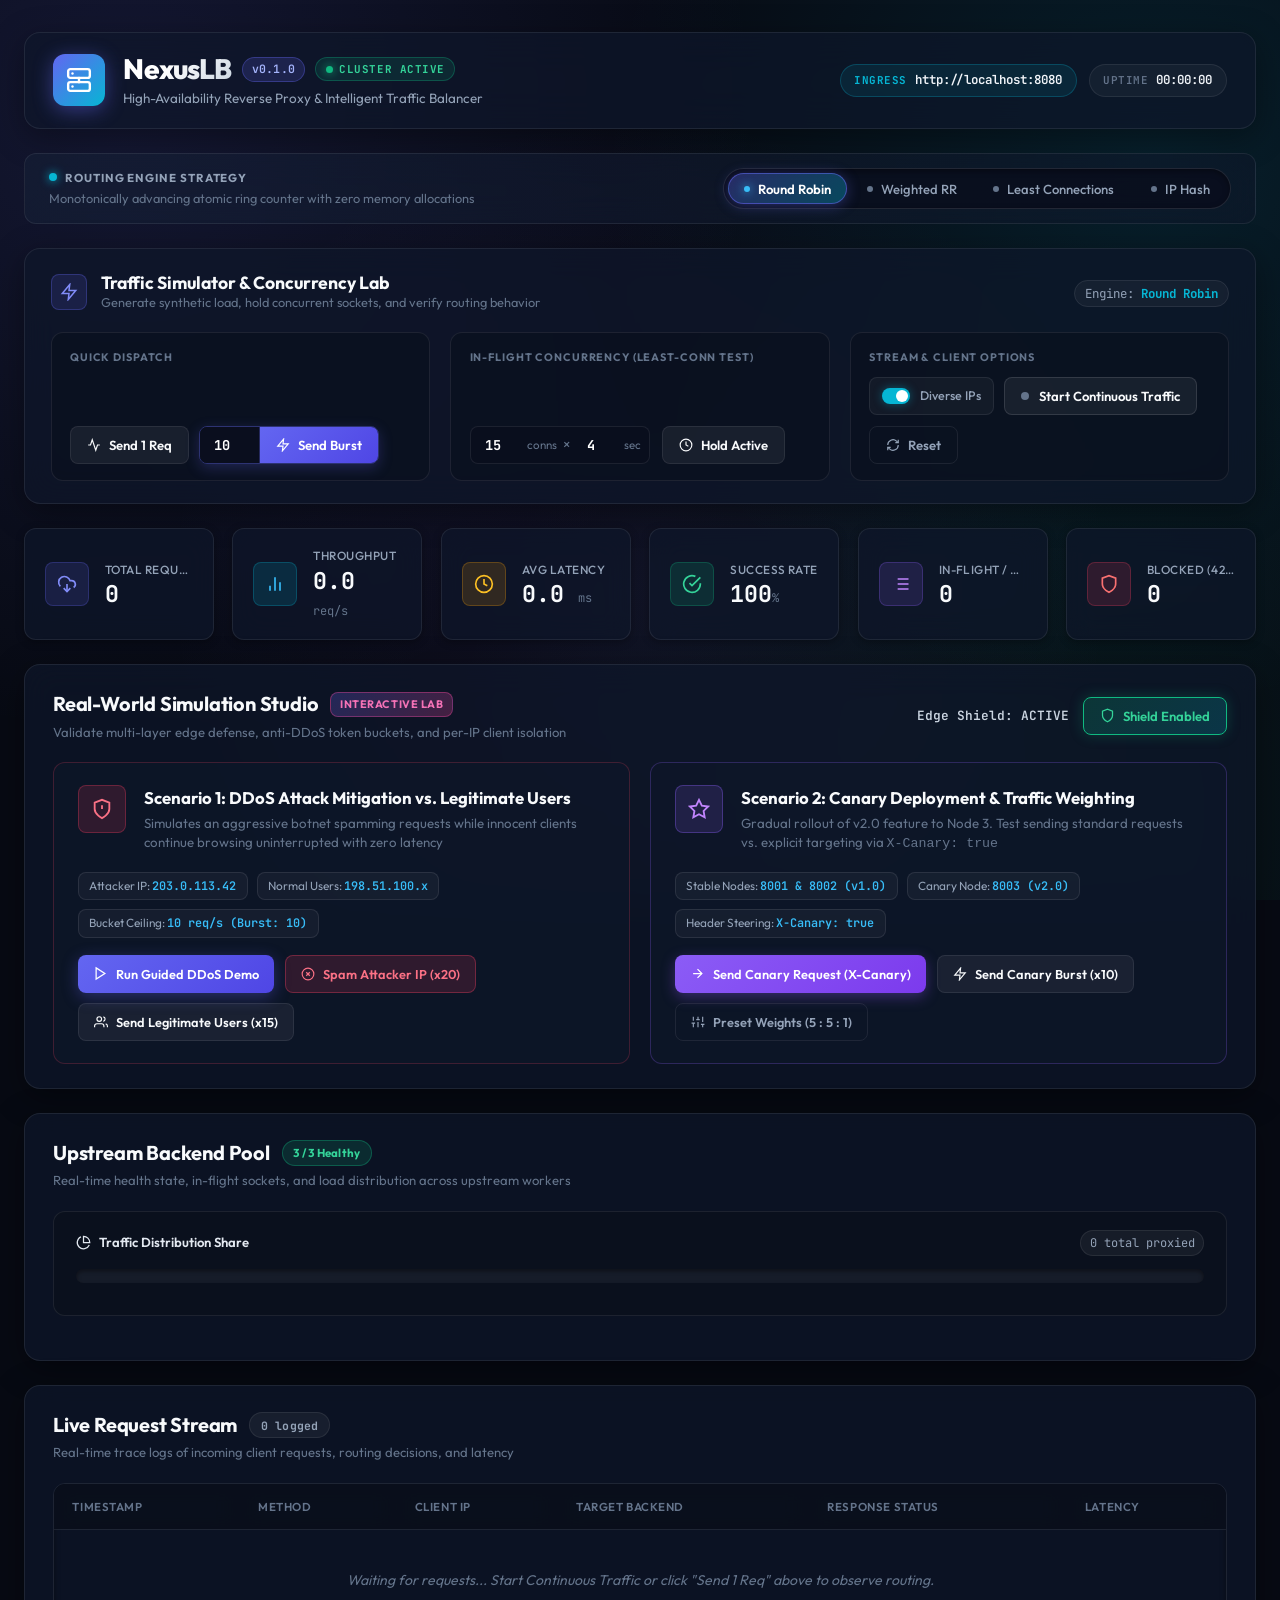
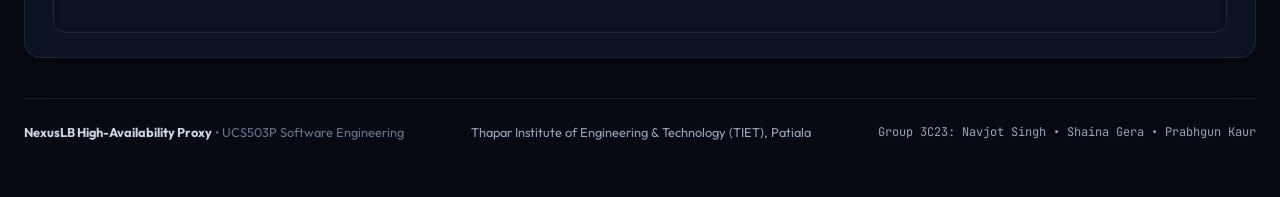
==== commit fd79fb11: "feat: implement frontend observability dashboard for NexusLB load balancer" ====
--- a/web/index.html
+++ b/web/index.html
@@ -318,7 +318,7 @@
 
       <div class="scenario-grid">
         <!-- Scenario 1: DDoS Attack -->
-        <div class="scenario-card">
+        <div class="scenario-card scenario-ddos">
           <div class="scenario-card-header">
             <div class="scenario-icon ddos-icon">
               <svg width="22" height="22" viewBox="0 0 24 24" fill="none" stroke="currentColor" stroke-width="2">
@@ -367,7 +367,7 @@
         </div>
 
         <!-- Scenario 2: Canary Release & Traffic Weighting -->
-        <div class="scenario-card">
+        <div class="scenario-card scenario-canary">
           <div class="scenario-card-header">
             <div class="scenario-icon canary-icon">
               <svg width="22" height="22" viewBox="0 0 24 24" fill="none" stroke="currentColor" stroke-width="2">
@@ -394,9 +394,23 @@
                 Send Canary Request (X-Canary)
               </button>
               <button id="btn-send-canary-burst" class="btn btn-secondary" title="Send 10 canary requests">
+                <svg width="14" height="14" viewBox="0 0 24 24" fill="none" stroke="currentColor" stroke-width="2">
+                  <polygon points="13 2 3 14 12 14 11 22 21 10 12 10 13 2"></polygon>
+                </svg>
                 Send Canary Burst (x10)
               </button>
               <button id="btn-set-canary-weights" class="btn btn-ghost" title="Set weights to 5:5:1 (Canary gets ~9% of standard traffic)">
+                <svg width="14" height="14" viewBox="0 0 24 24" fill="none" stroke="currentColor" stroke-width="2">
+                  <line x1="4" y1="21" x2="4" y2="14"></line>
+                  <line x1="4" y1="10" x2="4" y2="3"></line>
+                  <line x1="12" y1="21" x2="12" y2="12"></line>
+                  <line x1="12" y1="8" x2="12" y2="3"></line>
+                  <line x1="20" y1="21" x2="20" y2="16"></line>
+                  <line x1="20" y1="12" x2="20" y2="3"></line>
+                  <line x1="1" y1="14" x2="7" y2="14"></line>
+                  <line x1="9" y1="8" x2="15" y2="8"></line>
+                  <line x1="17" y1="16" x2="23" y2="16"></line>
+                </svg>
                 Preset Weights (5 : 5 : 1)
               </button>
             </div>
--- a/web/style.css
+++ b/web/style.css
@@ -331,6 +331,7 @@
 .strategy-selector {
   display: inline-flex;
   align-items: center;
+  flex-wrap: wrap;
   background: rgba(10, 15, 30, 0.85);
   border: 1px solid rgba(255, 255, 255, 0.1);
   border-radius: var(--radius-full);
@@ -369,6 +370,17 @@
   box-shadow: 0 2px 14px rgba(99, 102, 241, 0.35);
 }
 
+.strategy-pill[data-strategy="weighted_round_robin"].active {
+  background: linear-gradient(135deg, rgba(139, 92, 246, 0.45), rgba(99, 102, 241, 0.35));
+  border-color: rgba(139, 92, 246, 0.65);
+  box-shadow: 0 2px 14px rgba(139, 92, 246, 0.4);
+}
+
+.strategy-pill[data-strategy="weighted_round_robin"].active .pill-dot {
+  background: #c084fc;
+  box-shadow: 0 0 10px #c084fc;
+}
+
 .strategy-pill .pill-dot {
   width: 6px;
   height: 6px;
@@ -380,6 +392,18 @@
 .strategy-pill.active .pill-dot {
   background: #38bdf8;
   box-shadow: 0 0 10px #38bdf8;
+}
+
+@media (max-width: 900px) {
+  .command-deck {
+    flex-direction: column;
+    align-items: stretch;
+    gap: 1rem;
+  }
+  .strategy-selector {
+    border-radius: var(--radius-md);
+    justify-content: center;
+  }
 }
 
 /* ==========================================================================
@@ -1085,8 +1109,15 @@
 /* Scenario Cards */
 .scenario-grid {
   display: grid;
-  grid-template-columns: 1fr;
-  gap: 1rem;
+  grid-template-columns: repeat(2, 1fr);
+  gap: 1.25rem;
+  align-items: stretch;
+}
+
+@media (max-width: 980px) {
+  .scenario-grid {
+    grid-template-columns: 1fr;
+  }
 }
 
 .scenario-card {
@@ -1096,13 +1127,36 @@
   padding: 1.35rem 1.5rem;
   display: flex;
   flex-direction: column;
+  justify-content: space-between;
   gap: 1.15rem;
-  transition: all 0.25s ease;
+  transition: all 0.25s cubic-bezier(0.16, 1, 0.3, 1);
+  position: relative;
+  overflow: hidden;
 }
 
 .scenario-card:hover {
-  border-color: rgba(99, 102, 241, 0.45);
-  background: rgba(20, 29, 52, 0.75);
+  transform: translateY(-2px);
+  box-shadow: var(--shadow-md);
+}
+
+.scenario-card.scenario-ddos {
+  border-color: rgba(244, 63, 94, 0.22);
+}
+
+.scenario-card.scenario-ddos:hover {
+  border-color: rgba(244, 63, 94, 0.5);
+  background: rgba(24, 20, 36, 0.75);
+  box-shadow: 0 8px 30px rgba(244, 63, 94, 0.15);
+}
+
+.scenario-card.scenario-canary {
+  border-color: rgba(139, 92, 246, 0.26);
+}
+
+.scenario-card.scenario-canary:hover {
+  border-color: rgba(168, 85, 247, 0.55);
+  background: rgba(22, 20, 48, 0.75);
+  box-shadow: 0 8px 30px rgba(139, 92, 246, 0.18);
 }
 
 .scenario-card-header {
@@ -1128,7 +1182,7 @@
 }
 
 .scenario-info-text h3 {
-  font-size: 1.1rem;
+  font-size: 1.05rem;
   font-weight: 700;
   color: #f8fafc;
   margin-bottom: 0.25rem;
@@ -1143,7 +1197,7 @@
 .scenario-card-body {
   display: flex;
   flex-direction: column;
-  gap: 1rem;
+  gap: 1.05rem;
 }
 
 .scenario-stats-row {
@@ -1171,7 +1225,18 @@
   display: flex;
   flex-wrap: wrap;
   align-items: center;
-  gap: 0.75rem;
+  gap: 0.65rem;
+}
+
+.scenario-actions .btn {
+  height: 38px;
+  display: inline-flex;
+  align-items: center;
+  gap: 0.5rem;
+  font-size: 0.8rem;
+  font-weight: 600;
+  padding: 0 0.95rem;
+  border-radius: var(--radius-sm);
 }
 
 .btn-scenario {
@@ -1264,16 +1329,18 @@
 .distribution-legend {
   display: flex;
   flex-wrap: wrap;
-  gap: 1.25rem;
+  gap: 1.15rem;
   font-size: 0.78rem;
+  align-items: center;
 }
 
 .legend-item {
-  display: flex;
+  display: inline-flex;
   align-items: center;
   gap: 0.45rem;
   font-family: var(--font-mono);
   color: var(--text-secondary);
+  font-size: 0.78rem;
 }
 
 .legend-dot {
@@ -1283,9 +1350,54 @@
   flex-shrink: 0;
 }
 
+.legend-url {
+  color: #e2e8f0;
+  font-weight: 600;
+}
+
+.legend-pct strong {
+  color: #ffffff;
+}
+
+.legend-count {
+  color: var(--text-muted);
+}
+
+.legend-weight-badge {
+  font-family: var(--font-mono);
+  font-size: 0.68rem;
+  font-weight: 700;
+  background: rgba(56, 189, 248, 0.12);
+  color: #38bdf8;
+  border: 1px solid rgba(56, 189, 248, 0.28);
+  padding: 0.1rem 0.4rem;
+  border-radius: var(--radius-xs);
+}
+
+.legend-canary-badge {
+  font-family: var(--font-mono);
+  font-size: 0.68rem;
+  font-weight: 700;
+  background: rgba(168, 85, 247, 0.18);
+  color: #c084fc;
+  border: 1px solid rgba(168, 85, 247, 0.38);
+  padding: 0.1rem 0.45rem;
+  border-radius: var(--radius-xs);
+}
+
+.legend-offline-tag {
+  font-family: var(--font-mono);
+  font-size: 0.68rem;
+  font-weight: 700;
+  color: #fb7185;
+  background: rgba(244, 63, 94, 0.12);
+  border: 1px solid rgba(244, 63, 94, 0.28);
+  padding: 0.1rem 0.35rem;
+  border-radius: var(--radius-xs);
+}
+
 .legend-offline {
-  opacity: 0.5;
-  text-decoration: line-through;
+  opacity: 0.6;
 }
 
 /* ==========================================================================
@@ -1293,20 +1405,27 @@
    ========================================================================== */
 .backend-grid {
   display: grid;
-  grid-template-columns: repeat(auto-fit, minmax(320px, 1fr));
+  grid-template-columns: repeat(3, 1fr);
   gap: 1.25rem;
+}
+
+@media (max-width: 1100px) {
+  .backend-grid {
+    grid-template-columns: repeat(auto-fit, minmax(310px, 1fr));
+  }
 }
 
 .backend-card {
   background: rgba(13, 20, 36, 0.65);
   border: 1px solid var(--border-subtle);
   border-radius: var(--radius-md);
-  padding: 1.35rem;
+  padding: 1.25rem 1.35rem;
   display: flex;
   flex-direction: column;
-  gap: 1.1rem;
+  gap: 0.95rem;
   transition: all 0.25s cubic-bezier(0.16, 1, 0.3, 1);
   box-shadow: var(--shadow-sm);
+  position: relative;
 }
 
 .backend-card:hover {
@@ -1597,90 +1716,154 @@
   display: flex;
   justify-content: space-between;
   align-items: center;
-  background: rgba(0, 0, 0, 0.25);
-  padding: 0.45rem 0.75rem;
+  background: rgba(0, 0, 0, 0.24);
+  padding: 0.5rem 0.75rem;
   border-radius: var(--radius-sm);
-  border: 1px solid rgba(255, 255, 255, 0.04);
-  font-size: 0.75rem;
+  border: 1px solid rgba(255, 255, 255, 0.05);
+  gap: 0.5rem;
+  transition: all 0.2s ease;
 }
 
 .weight-stepper-wrap {
   display: inline-flex;
   align-items: center;
-  gap: 0.45rem;
+  gap: 0.5rem;
 }
 
 .weight-label {
   color: var(--text-muted);
   font-family: var(--font-mono);
   font-size: 0.72rem;
+  font-weight: 700;
   text-transform: uppercase;
+  letter-spacing: 0.04em;
+}
+
+/* Dedicated Stepper Buttons for Weight (24px x 24px) */
+.btn-weight-stepper {
+  background: rgba(255, 255, 255, 0.08);
+  border: 1px solid rgba(255, 255, 255, 0.15);
+  border-radius: 5px;
+  color: #cbd5e1;
+  font-family: var(--font-mono);
+  font-size: 0.85rem;
+  font-weight: 700;
+  width: 24px;
+  height: 24px;
+  display: inline-flex;
+  align-items: center;
+  justify-content: center;
+  cursor: pointer;
+  padding: 0;
+  transition: all 0.15s ease;
+}
+
+.btn-weight-stepper:hover:not(:disabled) {
+  background: rgba(99, 102, 241, 0.35);
+  border-color: #6366f1;
+  color: #ffffff;
+  transform: scale(1.08);
+}
+
+.btn-weight-stepper:disabled {
+  opacity: 0.35;
+  cursor: not-allowed;
 }
 
 .weight-val-badge {
   font-family: var(--font-mono);
   font-weight: 800;
   color: #38bdf8;
-  font-size: 0.85rem;
-  min-width: 28px;
+  font-size: 0.92rem;
+  min-width: 32px;
   text-align: center;
 }
 
+/* Canary Toggle Button on Backend Card */
 .canary-toggle-btn {
   display: inline-flex;
   align-items: center;
-  gap: 0.35rem;
-  background: rgba(255, 255, 255, 0.05);
-  border: 1px solid rgba(255, 255, 255, 0.1);
+  gap: 0.45rem;
+  background: rgba(255, 255, 255, 0.06);
+  border: 1px solid rgba(255, 255, 255, 0.12);
   color: var(--text-secondary);
   font-size: 0.72rem;
-  font-weight: 600;
-  padding: 0.2rem 0.55rem;
+  font-weight: 700;
+  padding: 0.28rem 0.7rem;
   border-radius: var(--radius-full);
   cursor: pointer;
-  transition: all 0.2s ease;
-}
-
-.canary-toggle-btn:hover {
-  background: rgba(139, 92, 246, 0.15);
-  border-color: rgba(139, 92, 246, 0.3);
-  color: #c084fc;
+  transition: all 0.2s cubic-bezier(0.16, 1, 0.3, 1);
+  user-select: none;
+}
+
+.canary-toggle-btn:hover:not(:disabled) {
+  background: rgba(139, 92, 246, 0.18);
+  border-color: rgba(139, 92, 246, 0.4);
+  color: #e9d5ff;
 }
 
 .canary-toggle-btn.active {
-  background: linear-gradient(135deg, rgba(139, 92, 246, 0.3), rgba(236, 72, 153, 0.25));
-  border-color: #8b5cf6;
-  color: #c084fc;
-  font-weight: 700;
-  box-shadow: 0 0 12px rgba(139, 92, 246, 0.4);
+  background: linear-gradient(135deg, rgba(168, 85, 247, 0.35), rgba(139, 92, 246, 0.35));
+  border-color: #a855f7;
+  color: #f3e8ff;
+  box-shadow: 0 0 14px rgba(168, 85, 247, 0.45);
+}
+
+.canary-toggle-btn:disabled {
+  opacity: 0.35;
+  cursor: not-allowed;
+}
+
+.canary-indicator-dot {
+  width: 6px;
+  height: 6px;
+  border-radius: 50%;
+  background: #c084fc;
+  box-shadow: 0 0 6px #c084fc;
+}
+
+.canary-toggle-btn.active .canary-indicator-dot {
+  animation: pulse-glow 2s infinite;
 }
 
 .backend-card.canary-node {
-  border-color: rgba(139, 92, 246, 0.5);
+  border-color: rgba(139, 92, 246, 0.55);
   box-shadow: 0 0 24px rgba(139, 92, 246, 0.2);
   background: rgba(20, 18, 42, 0.8);
 }
 
+.backend-card.canary-node:hover {
+  border-color: rgba(168, 85, 247, 0.7);
+  box-shadow: 0 0 32px rgba(168, 85, 247, 0.3);
+}
+
 .badge-canary {
-  background: rgba(139, 92, 246, 0.22);
-  color: #c084fc;
-  border: 1px solid rgba(139, 92, 246, 0.45);
+  background: rgba(168, 85, 247, 0.22);
+  color: #e9d5ff;
+  border: 1px solid rgba(168, 85, 247, 0.45);
   font-weight: 800;
   letter-spacing: 0.04em;
-  box-shadow: 0 0 8px rgba(139, 92, 246, 0.35);
+  box-shadow: 0 0 10px rgba(168, 85, 247, 0.35);
 }
 
 .canary-tag {
   display: inline-flex;
   align-items: center;
   gap: 0.3rem;
-  background: rgba(139, 92, 246, 0.2);
+  background: rgba(168, 85, 247, 0.2);
   color: #c084fc;
-  border: 1px solid rgba(139, 92, 246, 0.4);
+  border: 1px solid rgba(168, 85, 247, 0.4);
   font-size: 0.7rem;
-  padding: 0.15rem 0.45rem;
-  border-radius: var(--radius-sm);
-  font-weight: 700;
+  padding: 0.15rem 0.5rem;
+  border-radius: var(--radius-xs);
+  font-weight: 700;
+}
+
+/* Disabled Controls Overlay when Server is OFFLINE */
+.controls-disabled {
+  opacity: 0.45;
+  pointer-events: none;
+  filter: grayscale(0.6);
 }
 
 /* ==========================================================================
@@ -1834,3 +2017,58 @@
   font-family: var(--font-mono);
   font-size: 0.75rem;
 }
+
+/* ==========================================================================
+   Responsive Viewport Refinements
+   ========================================================================== */
+@media (max-width: 768px) {
+  .app-container {
+    padding: 1rem 0.75rem 2rem;
+    gap: 1.15rem;
+  }
+
+  .app-header {
+    flex-direction: column;
+    align-items: stretch;
+    padding: 1rem;
+    gap: 1rem;
+  }
+
+  .header-controls {
+    justify-content: space-between;
+    width: 100%;
+    flex-wrap: wrap;
+    gap: 0.5rem;
+  }
+
+  .traffic-lab-card {
+    padding: 1.15rem;
+  }
+
+  .backend-grid {
+    grid-template-columns: 1fr;
+  }
+
+  .scenario-actions {
+    flex-direction: column;
+    align-items: stretch;
+  }
+
+  .scenario-actions .btn {
+    width: 100%;
+    justify-content: center;
+  }
+
+  .distribution-header {
+    flex-direction: column;
+    align-items: flex-start;
+    gap: 0.4rem;
+  }
+
+  .distribution-legend {
+    flex-direction: column;
+    align-items: flex-start;
+    gap: 0.5rem;
+  }
+}
+
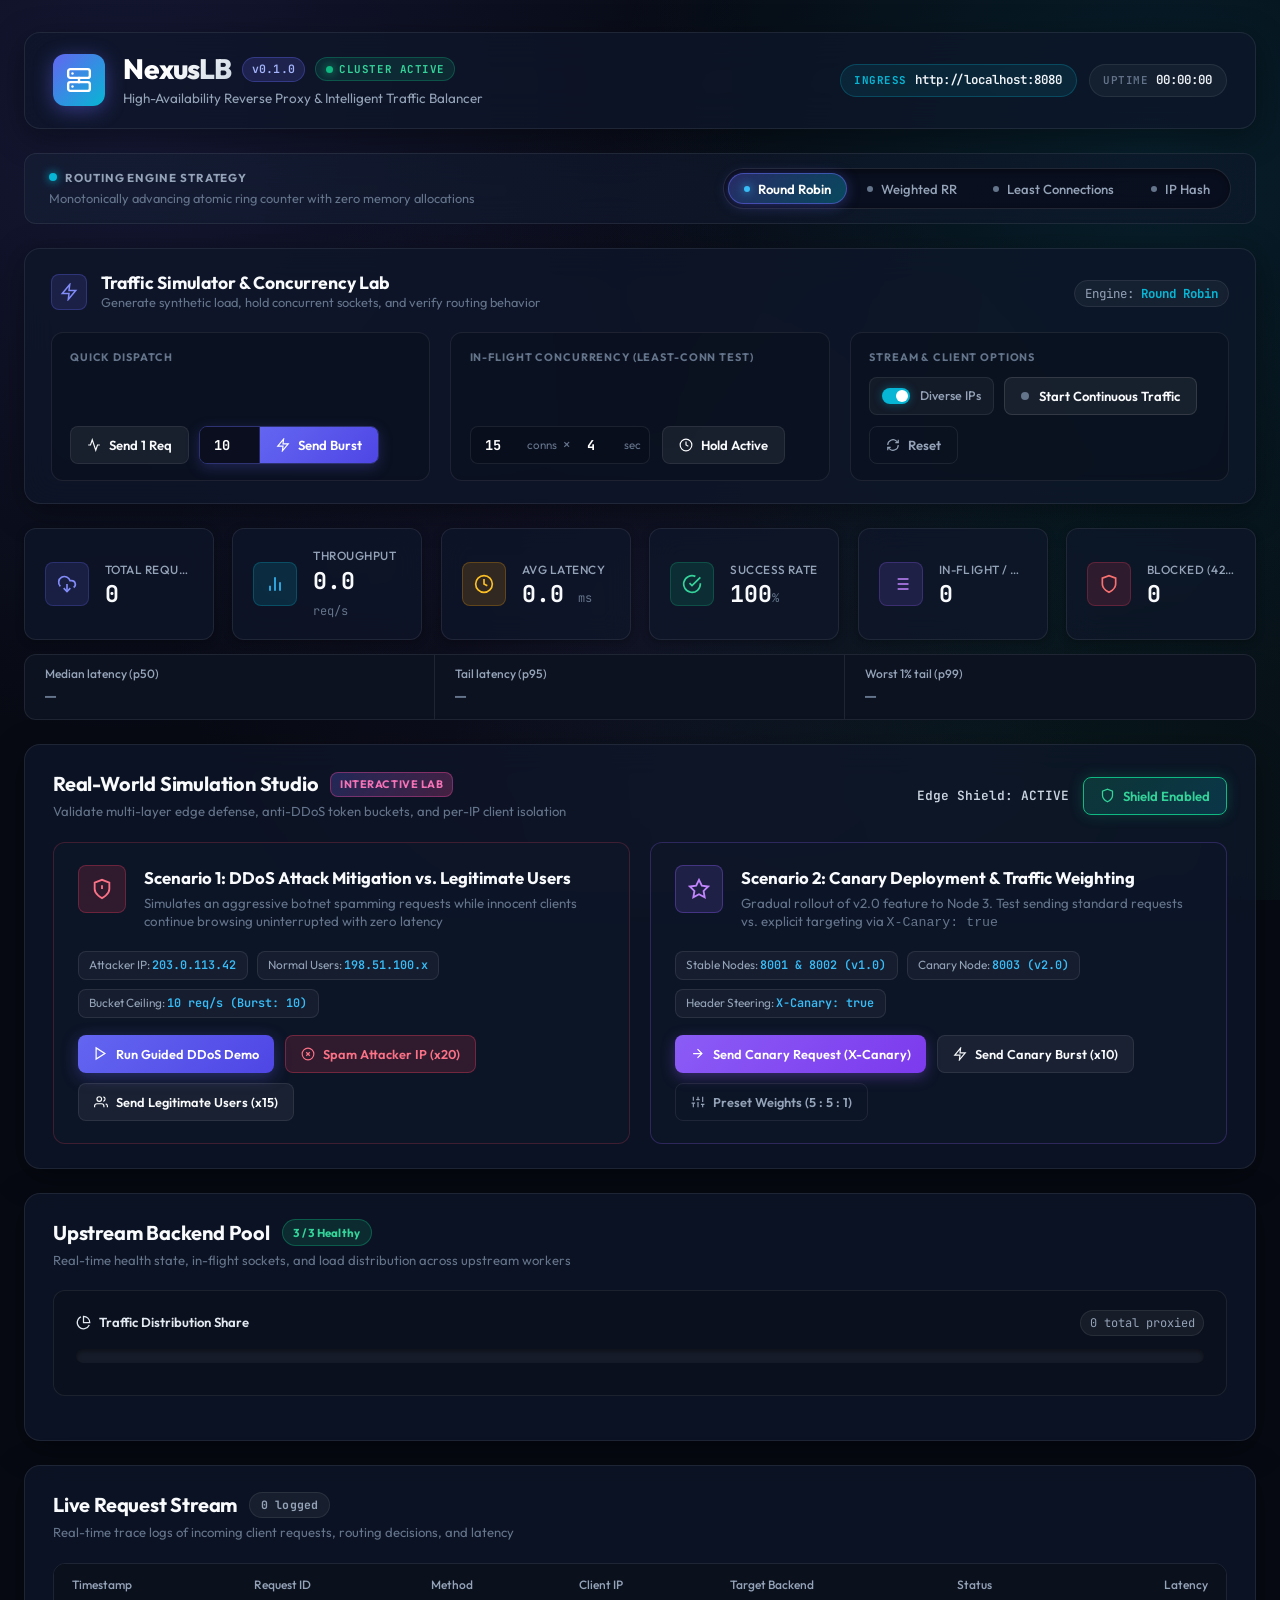
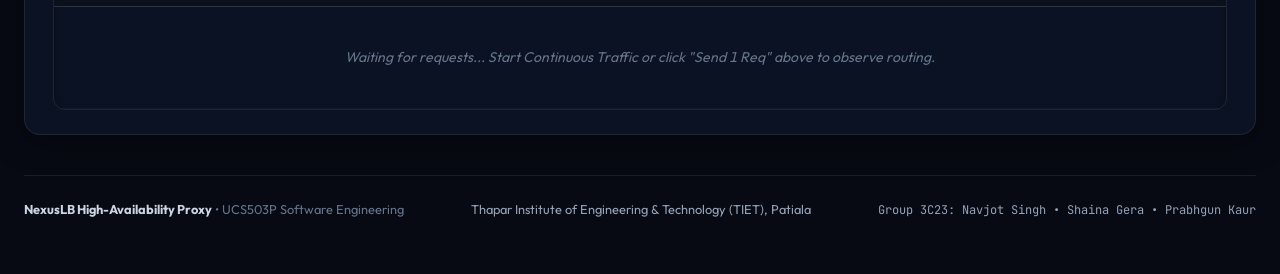
==== commit 51fdce26: "feat: add configuration validation, retry, rate limit, and circuit breaker options" ====
--- a/web/index.html
+++ b/web/index.html
@@ -198,7 +198,8 @@
     </section>
 
     <!-- Hero KPI Stats Deck -->
-    <section class="kpi-grid">
+    <section class="kpi-section" aria-label="Cluster key performance indicators">
+      <div class="kpi-grid">
       <div class="kpi-card">
         <div class="kpi-icon-wrap icon-requests">
           <svg width="20" height="20" viewBox="0 0 24 24" fill="none" stroke="currentColor" stroke-width="2">
@@ -279,6 +280,23 @@
         <div class="kpi-body">
           <span class="kpi-title">Blocked (429)</span>
           <span class="kpi-value" id="kpi-throttled">0</span>
+        </div>
+      </div>
+      </div>
+
+      <!-- Tail Latency Percentiles Strip -->
+      <div class="kpi-tail-strip" aria-label="Tail latency percentiles">
+        <div class="kpi-tail-cell">
+          <span class="kpi-tail-label">Median latency (p50)</span>
+          <span class="kpi-tail-value" id="kpi-p50"><span class="kpi-tail-empty">&mdash;</span></span>
+        </div>
+        <div class="kpi-tail-cell">
+          <span class="kpi-tail-label">Tail latency (p95)</span>
+          <span class="kpi-tail-value" id="kpi-p95"><span class="kpi-tail-empty">&mdash;</span></span>
+        </div>
+        <div class="kpi-tail-cell">
+          <span class="kpi-tail-label">Worst 1% tail (p99)</span>
+          <span class="kpi-tail-value" id="kpi-p99"><span class="kpi-tail-empty">&mdash;</span></span>
         </div>
       </div>
     </section>
@@ -474,16 +492,17 @@
           <thead>
             <tr>
               <th>Timestamp</th>
+              <th>Request ID</th>
               <th>Method</th>
               <th>Client IP</th>
               <th>Target Backend</th>
-              <th>Response Status</th>
-              <th>Latency</th>
+              <th>Status</th>
+              <th class="num-col">Latency</th>
             </tr>
           </thead>
           <tbody id="logs-table-body">
             <tr class="empty-row">
-              <td colspan="6">Waiting for requests... Start Continuous Traffic or click "Send 1 Req" above to observe routing.</td>
+              <td colspan="7">Waiting for requests... Start Continuous Traffic or click "Send 1 Req" above to observe routing.</td>
             </tr>
           </tbody>
         </table>
--- a/web/style.css
+++ b/web/style.css
@@ -780,6 +780,12 @@
 /* ==========================================================================
    Hero KPI Stats Grid
    ========================================================================== */
+.kpi-section {
+  display: flex;
+  flex-direction: column;
+  gap: 0.85rem;
+}
+
 .kpi-grid {
   display: grid;
   grid-template-columns: repeat(6, 1fr);
@@ -882,6 +888,65 @@
   font-size: 0.75rem;
   color: var(--text-muted);
   font-weight: 400;
+}
+
+/* Tail Latency Divided Strip */
+.kpi-tail-strip {
+  display: grid;
+  grid-template-columns: repeat(3, 1fr);
+  background: #0c1220;
+  border: 1px solid var(--border-subtle);
+  border-radius: var(--radius-md);
+  overflow: hidden;
+}
+
+.kpi-tail-cell {
+  display: flex;
+  flex-direction: column;
+  gap: 0.2rem;
+  padding: 0.72rem 1.25rem;
+}
+
+.kpi-tail-cell:not(:last-child) {
+  border-right: 1px solid var(--border-subtle);
+}
+
+.kpi-tail-label {
+  font-size: 0.75rem;
+  color: var(--text-secondary);
+  font-weight: 500;
+  line-height: 1.25;
+}
+
+.kpi-tail-value {
+  font-family: var(--font-mono);
+  font-variant-numeric: tabular-nums;
+  font-size: 1.15rem;
+  font-weight: 600;
+  color: var(--text-primary);
+  line-height: 1.25;
+}
+
+.kpi-tail-empty {
+  color: var(--text-muted);
+}
+
+.kpi-tail-value.kpi-tail-warn {
+  color: #fbbf24;
+}
+
+.kpi-tail-value.kpi-tail-danger {
+  color: #fb7185;
+}
+
+@media (max-width: 640px) {
+  .kpi-tail-strip {
+    grid-template-columns: 1fr;
+  }
+  .kpi-tail-cell:not(:last-child) {
+    border-right: none;
+    border-bottom: 1px solid var(--border-subtle);
+  }
 }
 
 /* Active Highlight States for KPIs */
@@ -1905,27 +1970,66 @@
 }
 
 .request-table th {
-  background: rgba(10, 15, 28, 0.95);
-  backdrop-filter: blur(12px);
-  -webkit-backdrop-filter: blur(12px);
-  color: var(--text-muted);
-  font-weight: 600;
-  padding: 0.85rem 1.15rem;
-  border-bottom: 1px solid var(--border-subtle);
+  background: #0b101d;
+  color: var(--text-secondary);
+  font-weight: 500;
+  padding: 0.75rem 1.15rem;
+  border-bottom: 1px solid rgba(255, 255, 255, 0.14);
   position: sticky;
   top: 0;
   z-index: 2;
-  text-transform: uppercase;
-  font-size: 0.72rem;
-  letter-spacing: 0.05em;
+  font-size: 0.75rem;
 }
 
 .request-table td {
   padding: 0.7rem 1.15rem;
-  border-bottom: 1px solid rgba(255, 255, 255, 0.03);
+  border-bottom: 1px solid rgba(255, 255, 255, 0.04);
   color: var(--text-secondary);
   font-family: var(--font-mono);
+  font-variant-numeric: tabular-nums;
   font-size: 0.8rem;
+}
+
+.request-table th.num-col,
+.request-table td.num-col {
+  text-align: right;
+  font-variant-numeric: tabular-nums;
+}
+
+.cell-unit {
+  color: var(--text-muted);
+  font-size: 0.75rem;
+}
+
+.req-id-btn {
+  display: inline-flex;
+  align-items: center;
+  gap: 0.4rem;
+  padding: 0.18rem 0.48rem;
+  border-radius: 4px;
+  border: 1px solid var(--border-subtle);
+  background: rgba(255, 255, 255, 0.03);
+  color: var(--text-primary);
+  font-family: var(--font-mono);
+  font-size: 0.75rem;
+  line-height: 1.2;
+  cursor: pointer;
+  white-space: nowrap;
+  transition: border-color 0.15s ease, color 0.15s ease;
+}
+
+.req-id-btn:hover {
+  border-color: var(--border-subtle-hover);
+  color: #ffffff;
+}
+
+.req-id-btn.copied {
+  border-color: rgba(16, 185, 129, 0.45);
+  color: #34d399;
+}
+
+.req-id-missing {
+  color: var(--text-muted);
 }
 
 .request-table tr {
@@ -1939,15 +2043,18 @@
 
 .method-tag {
   display: inline-block;
-  font-size: 0.68rem;
+  font-size: 0.7rem;
   font-weight: 700;
   padding: 0.16rem 0.45rem;
   border-radius: 4px;
   letter-spacing: 0.02em;
+  white-space: nowrap;
 }
 
 .method-GET { background: rgba(56, 189, 248, 0.15); color: #38bdf8; border: 1px solid rgba(56, 189, 248, 0.25); }
 .method-POST { background: rgba(16, 185, 129, 0.15); color: #34d399; border: 1px solid rgba(16, 185, 129, 0.25); }
+.method-PUT { background: rgba(245, 158, 11, 0.15); color: #fbbf24; border: 1px solid rgba(245, 158, 11, 0.25); }
+.method-PATCH { background: rgba(139, 92, 246, 0.15); color: #c084fc; border: 1px solid rgba(139, 92, 246, 0.25); }
 .method-DELETE { background: rgba(244, 63, 94, 0.15); color: #fb7185; border: 1px solid rgba(244, 63, 94, 0.25); }
 
 .status-tag {
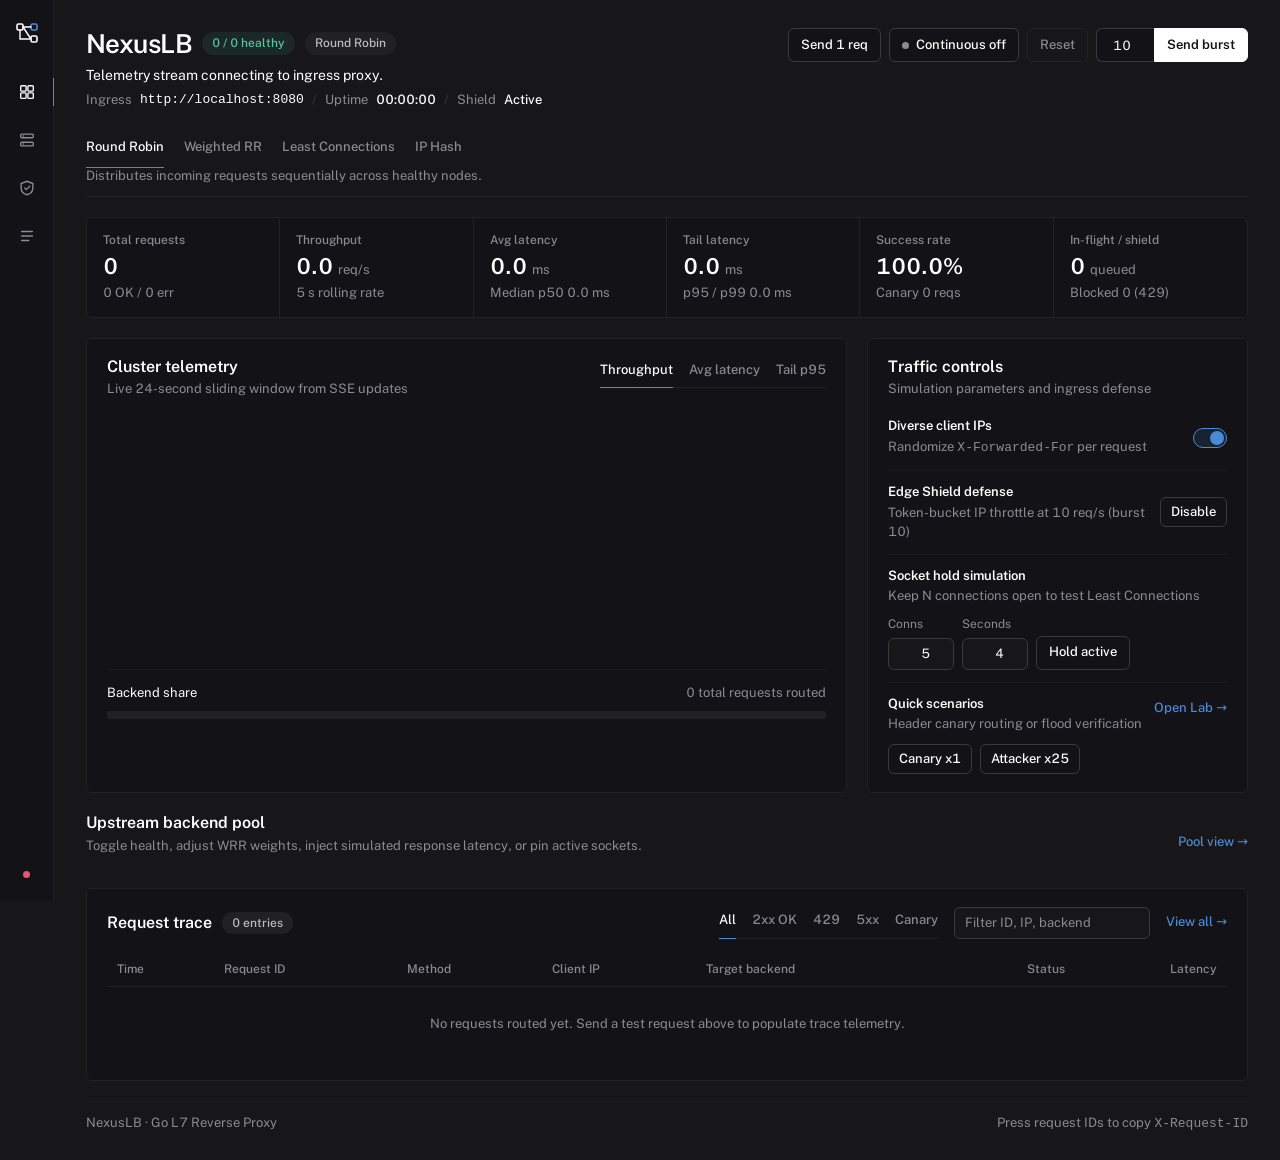
==== commit b5720159: "feat: add dashboard web interface for load balancer telemetry and management" ====
--- a/web/index.html
+++ b/web/index.html
@@ -1,530 +1,364 @@
 <!DOCTYPE html>
 <html lang="en">
 <head>
-  <meta charset="UTF-8">
-  <meta name="viewport" content="width=device-width, initial-scale=1.0">
-  <title>NexusLB - Enterprise Reverse Proxy & Observability Dashboard</title>
-  <link rel="preconnect" href="https://fonts.googleapis.com">
-  <link rel="preconnect" href="https://fonts.gstatic.com" crossorigin>
-  <link href="https://fonts.googleapis.com/css2?family=JetBrains+Mono:wght@400;500;600;700&family=Outfit:wght@300;400;500;600;700;800&family=Plus+Jakarta+Sans:wght@400;500;600;700&display=swap" rel="stylesheet">
-  <link rel="stylesheet" href="style.css">
+  <meta charset="UTF-8" />
+  <meta name="viewport" content="width=device-width, initial-scale=1.0" />
+  <title>NexusLB · Traffic Control Terminal</title>
+  <link rel="preconnect" href="https://fonts.googleapis.com" />
+  <link rel="preconnect" href="https://fonts.gstatic.com" crossorigin />
+  <link href="https://fonts.googleapis.com/css2?family=Public+Sans:wght@400;500;600;700&display=swap" rel="stylesheet" />
+  <link rel="stylesheet" href="style.css" />
 </head>
 <body>
-  <div class="app-background"></div>
-  <div class="app-container">
-    <!-- Header -->
-    <header class="app-header">
-      <div class="header-branding">
-        <div class="logo-icon">
-          <svg width="26" height="26" viewBox="0 0 24 24" fill="none" stroke="currentColor" stroke-width="2.2" stroke-linecap="round" stroke-linejoin="round">
-            <rect x="2" y="2" width="20" height="8" rx="2" ry="2"></rect>
-            <rect x="2" y="14" width="20" height="8" rx="2" ry="2"></rect>
-            <line x1="6" y1="6" x2="6.01" y2="6"></line>
-            <line x1="6" y1="18" x2="6.01" y2="18"></line>
-            <path d="M12 10v4"></path>
+  <div class="app" id="app-shell" data-view="overview">
+    <aside class="rail" aria-label="Primary navigation">
+      <div class="rail-top">
+        <a href="#overview" class="rail-brand" title="NexusLB Home" aria-label="NexusLB Home">
+          <svg width="24" height="24" viewBox="0 0 24 24" fill="none" aria-hidden="true">
+            <rect x="2" y="3" width="6" height="6" rx="1.5" stroke="currentColor" stroke-width="1.6" />
+            <rect x="16" y="3" width="6" height="6" rx="1.5" stroke="#4a8ad6" stroke-width="1.6" />
+            <rect x="16" y="15" width="6" height="6" rx="1.5" stroke="currentColor" stroke-width="1.6" />
+            <path d="M8 6h8M5 9v9h11M8 6l8 12" stroke="currentColor" stroke-width="1.4" stroke-linecap="round" />
           </svg>
-        </div>
-        <div class="branding-text">
-          <div class="title-row">
+        </a>
+        <nav class="rail-nav" aria-label="Workspace sections">
+          <button type="button" class="rail-item is-active" data-nav="overview" title="Overview">
+            <svg width="18" height="18" viewBox="0 0 20 20" fill="none" aria-hidden="true">
+              <rect x="3" y="3" width="6" height="6" rx="1" stroke="currentColor" stroke-width="1.5" />
+              <rect x="11" y="3" width="6" height="6" rx="1" stroke="currentColor" stroke-width="1.5" />
+              <rect x="3" y="11" width="6" height="6" rx="1" stroke="currentColor" stroke-width="1.5" />
+              <rect x="11" y="11" width="6" height="6" rx="1" stroke="currentColor" stroke-width="1.5" />
+            </svg>
+            <span class="rail-label">Overview</span>
+          </button>
+          <button type="button" class="rail-item" data-nav="backends" title="Upstream pool">
+            <svg width="18" height="18" viewBox="0 0 20 20" fill="none" aria-hidden="true">
+              <rect x="3" y="3.5" width="14" height="4" rx="1" stroke="currentColor" stroke-width="1.5" />
+              <rect x="3" y="12.5" width="14" height="4" rx="1" stroke="currentColor" stroke-width="1.5" />
+              <circle cx="6" cy="5.5" r="0.9" fill="currentColor" />
+              <circle cx="6" cy="14.5" r="0.9" fill="currentColor" />
+            </svg>
+            <span class="rail-label">Pool</span>
+          </button>
+          <button type="button" class="rail-item" data-nav="lab" title="Defense and canary lab">
+            <svg width="18" height="18" viewBox="0 0 20 20" fill="none" aria-hidden="true">
+              <path d="M10 2.5L16.5 5v4.8c0 3.7-2.7 6.8-6.5 7.7-3.8-.9-6.5-4-6.5-7.7V5L10 2.5Z" stroke="currentColor" stroke-width="1.5" />
+              <path d="M7.5 10l1.8 1.8L13 8" stroke="currentColor" stroke-width="1.5" stroke-linecap="round" stroke-linejoin="round" />
+            </svg>
+            <span class="rail-label">Lab</span>
+          </button>
+          <button type="button" class="rail-item" data-nav="logs" title="Request trace">
+            <svg width="18" height="18" viewBox="0 0 20 20" fill="none" aria-hidden="true">
+              <path d="M4 5h12M4 10h12M4 15h8" stroke="currentColor" stroke-width="1.5" stroke-linecap="round" />
+            </svg>
+            <span class="rail-label">Trace</span>
+          </button>
+        </nav>
+      </div>
+      <div class="rail-bottom">
+        <div class="sse-badge" id="sse-indicator" title="Live telemetry stream">
+          <span class="status-dot" id="sse-dot"></span>
+          <span class="rail-label">Live</span>
+        </div>
+      </div>
+    </aside>
+
+    <main class="canvas">
+      <header class="title-row">
+        <div class="title-block">
+          <div class="title-line">
             <h1>NexusLB</h1>
-            <span class="version-badge">v0.1.0</span>
-            <span class="status-badge-online">
-              <span class="status-beacon"></span>
-              CLUSTER ACTIVE
-            </span>
-          </div>
-          <p class="subtitle">High-Availability Reverse Proxy & Intelligent Traffic Balancer</p>
-        </div>
-      </div>
-
-      <div class="header-controls">
-        <div class="ingress-chip" title="Client ingress gateway listening on port 8080">
-          <span class="ingress-chip-label">INGRESS</span>
-          <span class="ingress-chip-url" id="proxy-url-display">http://localhost:8080</span>
-        </div>
-        <div class="uptime-pill" id="uptime-display" title="System uptime duration">
-          <span class="pill-label">UPTIME</span>
-          <span class="pill-val" id="uptime-val">00:00:00</span>
-        </div>
-      </div>
-    </header>
-
-    <!-- Command Deck: Strategy Switcher & Ingress Routing -->
-    <section class="command-deck">
-      <div class="deck-label-wrap">
-        <div class="deck-title-group">
-          <span class="deck-indicator-dot"></span>
-          <span class="deck-label">ROUTING ENGINE STRATEGY</span>
-        </div>
-        <span class="strategy-desc" id="strategy-desc">Monotonically advancing atomic ring counter with zero memory allocations</span>
-      </div>
-
-      <div class="strategy-selector" id="strategy-selector" role="group" aria-label="Strategy Selector">
-        <button type="button" class="strategy-pill active" data-strategy="round_robin" id="pill-round-robin" title="Even sequential distribution across healthy targets">
-          <span class="pill-dot"></span>
-          <span class="pill-name">Round Robin</span>
-        </button>
-        <button type="button" class="strategy-pill" data-strategy="weighted_round_robin" id="pill-weighted-rr" title="Smooth interleaved distribution based on upstream capacity weights">
-          <span class="pill-dot"></span>
-          <span class="pill-name">Weighted RR</span>
-        </button>
-        <button type="button" class="strategy-pill" data-strategy="least_connections" id="pill-least-conn" title="Route to healthy backend with fewest active connections">
-          <span class="pill-dot"></span>
-          <span class="pill-name">Least Connections</span>
-        </button>
-        <button type="button" class="strategy-pill" data-strategy="ip_hash" id="pill-ip-hash" title="Deterministic client IP hash with sticky sessions">
-          <span class="pill-dot"></span>
-          <span class="pill-name">IP Hash</span>
-        </button>
-      </div>
-    </section>
-
-    <!-- Traffic Simulator & Concurrency Lab -->
-    <section class="traffic-lab-card">
-      <div class="lab-header">
-        <div class="lab-title-group">
-          <div class="lab-icon">
-            <svg width="18" height="18" viewBox="0 0 24 24" fill="none" stroke="currentColor" stroke-width="2">
-              <polygon points="13 2 3 14 12 14 11 22 21 10 12 10 13 2"></polygon>
-            </svg>
-          </div>
+            <span class="pill ok" id="healthy-count-badge">0 / 0 healthy</span>
+            <span class="pill neutral" id="active-strategy-display">Round Robin</span>
+          </div>
+          <p class="finding" id="cluster-finding">Telemetry stream connecting to ingress proxy.</p>
+          <p class="meta-line">
+            Ingress <code id="proxy-url-display">http://localhost:8080</code>
+            <span class="sep">/</span>
+            Uptime <strong id="uptime-val">00:00:00</strong>
+            <span class="sep">/</span>
+            Shield <strong id="shield-status-label">Active</strong>
+          </p>
+        </div>
+
+        <div class="title-controls">
+          <button type="button" id="btn-test-single" class="btn">Send 1 req</button>
+          <button type="button" id="btn-auto-traffic" class="btn">
+            <span class="status-dot muted" id="auto-traffic-dot"></span>
+            <span id="auto-traffic-label">Continuous off</span>
+          </button>
+          <button type="button" id="btn-reset-metrics" class="btn ghost" title="Reset metrics and logs">Reset</button>
+          <div class="burst-group">
+            <input type="number" id="burst-count-input" value="10" min="1" max="500" aria-label="Burst request count" />
+            <button type="button" id="btn-test-burst" class="btn primary">Send burst</button>
+          </div>
+        </div>
+      </header>
+
+      <section class="strategy-strip" data-views="overview,backends,lab" aria-label="Load balancing strategy">
+        <div class="tabs" id="strategy-pills" role="tablist">
+          <button type="button" class="tab strategy-pill is-active" data-strategy="round_robin" role="tab" aria-selected="true">Round Robin</button>
+          <button type="button" class="tab strategy-pill" data-strategy="weighted_round_robin" role="tab" aria-selected="false">Weighted RR</button>
+          <button type="button" class="tab strategy-pill" data-strategy="least_connections" role="tab" aria-selected="false">Least Connections</button>
+          <button type="button" class="tab strategy-pill" data-strategy="ip_hash" role="tab" aria-selected="false">IP Hash</button>
+        </div>
+        <p class="strategy-note" id="strategy-desc">Distributes incoming requests sequentially across healthy nodes.</p>
+      </section>
+
+      <section class="kpis" data-views="overview,backends,lab" aria-label="Cluster metrics">
+        <div class="kpi">
+          <span class="kpi-label">Total requests</span>
+          <span class="kpi-value" id="kpi-total-requests">0</span>
+          <span class="kpi-sub" id="kpi-requests-delta">0 OK / 0 err</span>
+        </div>
+        <div class="kpi">
+          <span class="kpi-label">Throughput</span>
+          <span class="kpi-value" id="kpi-rps">0.0 <span class="kpi-unit">req/s</span></span>
+          <span class="kpi-sub">5 s rolling rate</span>
+        </div>
+        <div class="kpi">
+          <span class="kpi-label">Avg latency</span>
+          <span class="kpi-value" id="kpi-latency">0.0 <span class="kpi-unit">ms</span></span>
+          <span class="kpi-sub">Median p50 <span id="kpi-p50">0.0 ms</span></span>
+        </div>
+        <div class="kpi">
+          <span class="kpi-label">Tail latency</span>
+          <span class="kpi-value" id="kpi-p95">0.0 <span class="kpi-unit">ms</span></span>
+          <span class="kpi-sub">p95 / p99 <span id="kpi-p99">0.0 ms</span></span>
+        </div>
+        <div class="kpi">
+          <span class="kpi-label">Success rate</span>
+          <span class="kpi-value" id="kpi-success-rate">100.0%</span>
+          <span class="kpi-sub" id="kpi-canary-sub">Canary 0 reqs</span>
+        </div>
+        <div class="kpi" id="kpi-card-queue">
+          <span class="kpi-label">In-flight / shield</span>
+          <span class="kpi-value" id="kpi-queued">0 <span class="kpi-unit">queued</span></span>
+          <span class="kpi-sub" id="kpi-card-shield">Blocked <span id="kpi-throttled">0</span> (429)</span>
+        </div>
+      </section>
+
+      <section class="split-grid" data-views="overview" aria-label="Telemetry and controls">
+        <article class="panel telemetry-panel">
+          <div class="panel-head">
+            <div>
+              <h2>Cluster telemetry</h2>
+              <p class="panel-sub" id="telemetry-caption">Live 24-second sliding window from SSE updates</p>
+            </div>
+            <div class="tabs compact" id="chart-metric-tabs" role="tablist">
+              <button type="button" class="tab is-active" data-chart-metric="rps" role="tab" aria-selected="true">Throughput</button>
+              <button type="button" class="tab" data-chart-metric="latency" role="tab" aria-selected="false">Avg latency</button>
+              <button type="button" class="tab" data-chart-metric="p95" role="tab" aria-selected="false">Tail p95</button>
+            </div>
+          </div>
+
+          <div class="chart-host" id="telemetry-chart"></div>
+
+          <div class="dist-section">
+            <div class="dist-head">
+              <span>Backend share</span>
+              <span class="muted" id="distribution-total-label">0 total requests routed</span>
+            </div>
+            <div class="dist-bar" id="distribution-bar"></div>
+            <div class="dist-legend" id="distribution-legend"></div>
+          </div>
+        </article>
+
+        <article class="panel ops-panel">
+          <div class="panel-head">
+            <div>
+              <h2>Traffic controls</h2>
+              <p class="panel-sub">Simulation parameters and ingress defense</p>
+            </div>
+          </div>
+
+          <div class="ops-list">
+            <div class="ops-row">
+              <div class="ops-label">
+                <strong>Diverse client IPs</strong>
+                <span>Randomize <code>X-Forwarded-For</code> per request</span>
+              </div>
+              <label class="switch" aria-label="Diverse client IPs">
+                <input type="checkbox" id="check-sim-ips" checked />
+                <span class="slider"></span>
+              </label>
+            </div>
+
+            <div class="ops-row">
+              <div class="ops-label">
+                <strong>Edge Shield defense</strong>
+                <span id="shield-desc">Token-bucket IP throttle at 10 req/s (burst 10)</span>
+              </div>
+              <button type="button" id="btn-toggle-shield" class="btn small">
+                <span id="shield-btn-text">Disable</span>
+              </button>
+            </div>
+
+            <div class="ops-row stack">
+              <div class="ops-row-top">
+                <div class="ops-label">
+                  <strong>Socket hold simulation</strong>
+                  <span>Keep N connections open to test Least Connections</span>
+                </div>
+              </div>
+              <div class="hold-controls">
+                <label class="inline-field">
+                  <span>Conns</span>
+                  <input type="number" id="hold-conns-count" value="5" min="1" max="50" />
+                </label>
+                <label class="inline-field">
+                  <span>Seconds</span>
+                  <input type="number" id="hold-conns-sec" value="4" min="1" max="15" />
+                </label>
+                <button type="button" id="btn-test-slow" class="btn">Hold active</button>
+              </div>
+            </div>
+
+            <div class="ops-row stack">
+              <div class="ops-row-top">
+                <div class="ops-label">
+                  <strong>Quick scenarios</strong>
+                  <span>Header canary routing or flood verification</span>
+                </div>
+                <button type="button" class="link-btn" data-jump-view="lab">Open Lab &rarr;</button>
+              </div>
+              <div class="scenario-mini-actions">
+                <button type="button" class="btn small" id="btn-quick-canary">Canary x1</button>
+                <button type="button" class="btn small" id="btn-quick-flood">Attacker x25</button>
+              </div>
+            </div>
+          </div>
+        </article>
+      </section>
+
+      <section class="pool-section" data-views="overview,backends" aria-label="Upstream backends">
+        <div class="section-head">
           <div>
-            <h3>Traffic Simulator & Concurrency Lab</h3>
-            <p>Generate synthetic load, hold concurrent sockets, and verify routing behavior</p>
-          </div>
-        </div>
-        <div class="lab-actions-meta">
-          <span class="active-strat-chip">Engine: <strong id="active-strategy-display">Round Robin</strong></span>
-        </div>
-      </div>
-
-      <div class="lab-controls-grid">
-        <!-- Control Group 1: Fast Dispatches -->
-        <div class="control-panel-group">
-          <span class="panel-group-title">QUICK DISPATCH</span>
-          <div class="panel-btn-row">
-            <button id="btn-test-single" class="btn btn-secondary" title="Dispatch 1 request to proxy">
-              <svg width="14" height="14" viewBox="0 0 24 24" fill="none" stroke="currentColor" stroke-width="2">
-                <polyline points="22 12 18 12 15 21 9 3 6 12 2 12"></polyline>
-              </svg>
-              Send 1 Req
-            </button>
-            <div class="burst-input-group">
-              <input 
-                type="number" 
-                id="burst-count-input" 
-                class="burst-number-input" 
-                min="1" 
-                max="2000" 
-                value="10" 
-                title="Number of burst requests (1-2000)"
-              />
-              <button id="btn-test-burst" class="btn btn-primary" title="Send custom burst requests">
-                <svg width="14" height="14" viewBox="0 0 24 24" fill="none" stroke="currentColor" stroke-width="2">
-                  <polygon points="13 2 3 14 12 14 11 22 21 10 12 10 13 2"></polygon>
-                </svg>
-                Send Burst
-              </button>
-            </div>
-          </div>
-        </div>
-
-        <!-- Control Group 2: In-Flight Sockets Hold -->
-        <div class="control-panel-group">
-          <span class="panel-group-title">IN-FLIGHT CONCURRENCY (LEAST-CONN TEST)</span>
-          <div class="hold-conns-panel">
-            <div class="hold-fields">
-              <div class="stepper-field">
-                <input 
-                  type="number" 
-                  id="hold-conns-count" 
-                  class="hold-input" 
-                  min="1" 
-                  max="150" 
-                  value="15" 
-                  title="Concurrent active sockets (1-150)"
-                />
-                <span class="field-unit">conns</span>
-              </div>
-              <span class="hold-divider">&times;</span>
-              <div class="stepper-field">
-                <input 
-                  type="number" 
-                  id="hold-conns-sec" 
-                  class="hold-input" 
-                  min="1" 
-                  max="30" 
-                  value="4" 
-                  title="Hold duration in seconds (1-30s)"
-                />
-                <span class="field-unit">sec</span>
-              </div>
-            </div>
-            <button id="btn-test-slow" class="btn btn-secondary" title="Dispatch custom concurrent requests to hold active connections">
-              <svg width="14" height="14" viewBox="0 0 24 24" fill="none" stroke="currentColor" stroke-width="2">
-                <circle cx="12" cy="12" r="10"></circle>
-                <polyline points="12 6 12 12 16 14"></polyline>
-              </svg>
-              Hold Active
-            </button>
-          </div>
-        </div>
-
-        <!-- Control Group 3: Continuous Stream & Global Actions -->
-        <div class="control-panel-group">
-          <span class="panel-group-title">STREAM & CLIENT OPTIONS</span>
-          <div class="panel-btn-row">
-            <label class="sim-ip-toggle" title="Simulates diverse client IPs to test IP Hash load distribution">
-              <input type="checkbox" id="check-sim-ips" checked />
-              <span class="custom-toggle-slider"></span>
-              <span class="sim-ip-text">Diverse IPs</span>
-            </label>
-            <button id="btn-auto-traffic" class="btn btn-auto" title="Continuously send 2 requests/second">
-              <span class="live-dot pulse"></span>
-              <span id="auto-traffic-label">Start Continuous Traffic</span>
-            </button>
-            <button id="btn-reset-metrics" class="btn btn-ghost" title="Reset all counters to zero">
-              <svg width="14" height="14" viewBox="0 0 24 24" fill="none" stroke="currentColor" stroke-width="2">
-                <path d="M3 12a9 9 0 0 1 15-6.7L21 8"></path>
-                <path d="M21 3v5h-5"></path>
-                <path d="M21 12a9 9 0 0 1-15 6.7L3 16"></path>
-                <path d="M3 21v-5h5"></path>
-              </svg>
-              Reset
-            </button>
-          </div>
-        </div>
-      </div>
-    </section>
-
-    <!-- Hero KPI Stats Deck -->
-    <section class="kpi-section" aria-label="Cluster key performance indicators">
-      <div class="kpi-grid">
-      <div class="kpi-card">
-        <div class="kpi-icon-wrap icon-requests">
-          <svg width="20" height="20" viewBox="0 0 24 24" fill="none" stroke="currentColor" stroke-width="2">
-            <path d="M4 14.899A7 7 0 1 1 15.71 8h1.79a4.5 4.5 0 0 1 2.5 8.242"></path>
-            <path d="M12 12v9"></path>
-            <path d="m8 17 4 4 4-4"></path>
-          </svg>
-        </div>
-        <div class="kpi-body">
-          <span class="kpi-title">Total Requests</span>
-          <span class="kpi-value" id="kpi-total-requests">0</span>
-        </div>
-      </div>
-
-      <div class="kpi-card">
-        <div class="kpi-icon-wrap icon-rps">
-          <svg width="20" height="20" viewBox="0 0 24 24" fill="none" stroke="currentColor" stroke-width="2">
-            <line x1="18" y1="20" x2="18" y2="10"></line>
-            <line x1="12" y1="20" x2="12" y2="4"></line>
-            <line x1="6" y1="20" x2="6" y2="14"></line>
-          </svg>
-        </div>
-        <div class="kpi-body">
-          <span class="kpi-title">Throughput</span>
-          <span class="kpi-value" id="kpi-rps">0.0 <span class="kpi-unit">req/s</span></span>
-        </div>
-      </div>
-
-      <div class="kpi-card">
-        <div class="kpi-icon-wrap icon-latency">
-          <svg width="20" height="20" viewBox="0 0 24 24" fill="none" stroke="currentColor" stroke-width="2">
-            <circle cx="12" cy="12" r="10"></circle>
-            <polyline points="12 6 12 12 16 14"></polyline>
-          </svg>
-        </div>
-        <div class="kpi-body">
-          <span class="kpi-title">Avg Latency</span>
-          <span class="kpi-value" id="kpi-latency">0.0 <span class="kpi-unit">ms</span></span>
-        </div>
-      </div>
-
-      <div class="kpi-card">
-        <div class="kpi-icon-wrap icon-success">
-          <svg width="20" height="20" viewBox="0 0 24 24" fill="none" stroke="currentColor" stroke-width="2">
-            <path d="M22 11.08V12a10 10 0 1 1-5.93-9.14"></path>
-            <polyline points="22 4 12 14.01 9 11.01"></polyline>
-          </svg>
-        </div>
-        <div class="kpi-body">
-          <span class="kpi-title">Success Rate</span>
-          <span class="kpi-value" id="kpi-success-rate">100<span class="kpi-unit">%</span></span>
-        </div>
-      </div>
-
-      <div class="kpi-card" id="kpi-card-queue">
-        <div class="kpi-icon-wrap icon-queue">
-          <svg width="20" height="20" viewBox="0 0 24 24" fill="none" stroke="currentColor" stroke-width="2">
-            <line x1="8" y1="6" x2="21" y2="6"></line>
-            <line x1="8" y1="12" x2="21" y2="12"></line>
-            <line x1="8" y1="18" x2="21" y2="18"></line>
-            <line x1="3" y1="6" x2="3.01" y2="6"></line>
-            <line x1="3" y1="12" x2="3.01" y2="12"></line>
-            <line x1="3" y1="18" x2="3.01" y2="18"></line>
-          </svg>
-        </div>
-        <div class="kpi-body">
-          <span class="kpi-title">In-Flight / Queued</span>
-          <span class="kpi-value" id="kpi-queued">0</span>
-        </div>
-      </div>
-
-      <div class="kpi-card" id="kpi-card-shield">
-        <div class="kpi-icon-wrap icon-shield">
-          <svg width="20" height="20" viewBox="0 0 24 24" fill="none" stroke="currentColor" stroke-width="2">
-            <path d="M12 22s8-4 8-10V5l-8-3-8 3v7c0 6 8 10 8 10z"></path>
-          </svg>
-        </div>
-        <div class="kpi-body">
-          <span class="kpi-title">Blocked (429)</span>
-          <span class="kpi-value" id="kpi-throttled">0</span>
-        </div>
-      </div>
-      </div>
-
-      <!-- Tail Latency Percentiles Strip -->
-      <div class="kpi-tail-strip" aria-label="Tail latency percentiles">
-        <div class="kpi-tail-cell">
-          <span class="kpi-tail-label">Median latency (p50)</span>
-          <span class="kpi-tail-value" id="kpi-p50"><span class="kpi-tail-empty">&mdash;</span></span>
-        </div>
-        <div class="kpi-tail-cell">
-          <span class="kpi-tail-label">Tail latency (p95)</span>
-          <span class="kpi-tail-value" id="kpi-p95"><span class="kpi-tail-empty">&mdash;</span></span>
-        </div>
-        <div class="kpi-tail-cell">
-          <span class="kpi-tail-label">Worst 1% tail (p99)</span>
-          <span class="kpi-tail-value" id="kpi-p99"><span class="kpi-tail-empty">&mdash;</span></span>
-        </div>
-      </div>
-    </section>
-
-    <!-- Real-World Simulation Studio -->
-    <section class="section-container simulation-studio">
-      <div class="section-header">
-        <div class="section-title-wrap">
-          <div class="title-with-badge">
-            <h2>Real-World Simulation Studio</h2>
-            <span class="badge badge-accent">Interactive Lab</span>
-          </div>
-          <span class="section-subtitle">Validate multi-layer edge defense, anti-DDoS token buckets, and per-IP client isolation</span>
-        </div>
-        <div class="shield-toggle-wrap">
-          <span class="shield-status-text" id="shield-status-label">Edge Shield: ACTIVE</span>
-          <button id="btn-toggle-shield" class="btn btn-shield-active" title="Toggle Edge Security Rate Limiter">
-            <svg width="15" height="15" viewBox="0 0 24 24" fill="none" stroke="currentColor" stroke-width="2">
-              <path d="M12 22s8-4 8-10V5l-8-3-8 3v7c0 6 8 10 8 10z"></path>
-            </svg>
-            <span id="shield-btn-text">Shield Enabled</span>
-          </button>
-        </div>
-      </div>
-
-      <!-- Live Storyline Banner (Visible during scenario execution) -->
-      <div id="storyline-banner" class="storyline-banner hidden">
-        <div class="storyline-header">
-          <span class="storyline-badge pulse" id="storyline-phase-badge">Phase 1 of 4</span>
-          <span class="storyline-title" id="storyline-title">Scenario Running...</span>
-        </div>
-        <div class="storyline-message" id="storyline-message">Initializing scenario...</div>
-        <div class="storyline-progress-bar">
-          <div class="storyline-progress-fill" id="storyline-progress-fill"></div>
-        </div>
-      </div>
-
-      <div class="scenario-grid">
-        <!-- Scenario 1: DDoS Attack -->
-        <div class="scenario-card scenario-ddos">
-          <div class="scenario-card-header">
-            <div class="scenario-icon ddos-icon">
-              <svg width="22" height="22" viewBox="0 0 24 24" fill="none" stroke="currentColor" stroke-width="2">
-                <path d="M12 22s8-4 8-10V5l-8-3-8 3v7c0 6 8 10 8 10z"></path>
-                <line x1="12" y1="8" x2="12" y2="12"></line>
-                <line x1="12" y1="16" x2="12.01" y2="16"></line>
-              </svg>
-            </div>
-            <div class="scenario-info-text">
-              <h3>Scenario 1: DDoS Attack Mitigation vs. Legitimate Users</h3>
-              <p>Simulates an aggressive botnet spamming requests while innocent clients continue browsing uninterrupted with zero latency</p>
-            </div>
-          </div>
-          <div class="scenario-card-body">
-            <div class="scenario-stats-row">
-              <span class="chip">Attacker IP: <code>203.0.113.42</code></span>
-              <span class="chip">Normal Users: <code>198.51.100.x</code></span>
-              <span class="chip">Bucket Ceiling: <code>10 req/s (Burst: 10)</code></span>
-            </div>
-            <div class="scenario-actions">
-              <button id="btn-run-ddos-scenario" class="btn btn-primary btn-scenario" title="Run 4-phase automated DDoS demonstration">
-                <svg width="15" height="15" viewBox="0 0 24 24" fill="none" stroke="currentColor" stroke-width="2">
-                  <polygon points="5 3 19 12 5 21 5 3"></polygon>
-                </svg>
-                Run Guided DDoS Demo
-              </button>
-              <button id="btn-spam-attacker" class="btn btn-danger" title="Send 20 rapid requests from attacker IP 203.0.113.42">
-                <svg width="14" height="14" viewBox="0 0 24 24" fill="none" stroke="currentColor" stroke-width="2">
-                  <circle cx="12" cy="12" r="10"></circle>
-                  <line x1="15" y1="9" x2="9" y2="15"></line>
-                  <line x1="9" y1="9" x2="15" y2="15"></line>
-                </svg>
-                Spam Attacker IP (x20)
-              </button>
-              <button id="btn-send-normal-users" class="btn btn-secondary" title="Send 15 requests from 15 diverse client IPs">
-                <svg width="14" height="14" viewBox="0 0 24 24" fill="none" stroke="currentColor" stroke-width="2">
-                  <path d="M17 21v-2a4 4 0 0 0-4-4H5a4 4 0 0 0-4 4v2"></path>
-                  <circle cx="9" cy="7" r="4"></circle>
-                  <path d="M23 21v-2a4 4 0 0 0-3-3.87"></path>
-                  <path d="M16 3.13a4 4 0 0 1 0 7.75"></path>
-                </svg>
-                Send Legitimate Users (x15)
-              </button>
-            </div>
-          </div>
-        </div>
-
-        <!-- Scenario 2: Canary Release & Traffic Weighting -->
-        <div class="scenario-card scenario-canary">
-          <div class="scenario-card-header">
-            <div class="scenario-icon canary-icon">
-              <svg width="22" height="22" viewBox="0 0 24 24" fill="none" stroke="currentColor" stroke-width="2">
-                <polygon points="12 2 15.09 8.26 22 9.27 17 14.14 18.18 21.02 12 17.77 5.82 21.02 7 14.14 2 9.27 8.91 8.26 12 2"></polygon>
-              </svg>
-            </div>
-            <div class="scenario-info-text">
-              <h3>Scenario 2: Canary Deployment & Traffic Weighting</h3>
-              <p>Gradual rollout of v2.0 feature to Node 3. Test sending standard requests vs. explicit targeting via <code>X-Canary: true</code></p>
-            </div>
-          </div>
-          <div class="scenario-card-body">
-            <div class="scenario-stats-row">
-              <span class="chip">Stable Nodes: <code>8001 & 8002 (v1.0)</code></span>
-              <span class="chip">Canary Node: <code>8003 (v2.0)</code></span>
-              <span class="chip">Header Steering: <code>X-Canary: true</code></span>
-            </div>
-            <div class="scenario-actions">
-              <button id="btn-send-canary-single" class="btn btn-canary" title="Send 1 request with X-Canary: true">
-                <svg width="15" height="15" viewBox="0 0 24 24" fill="none" stroke="currentColor" stroke-width="2">
-                  <path d="M5 12h14"></path>
-                  <path d="m12 5 7 7-7 7"></path>
-                </svg>
-                Send Canary Request (X-Canary)
-              </button>
-              <button id="btn-send-canary-burst" class="btn btn-secondary" title="Send 10 canary requests">
-                <svg width="14" height="14" viewBox="0 0 24 24" fill="none" stroke="currentColor" stroke-width="2">
-                  <polygon points="13 2 3 14 12 14 11 22 21 10 12 10 13 2"></polygon>
-                </svg>
-                Send Canary Burst (x10)
-              </button>
-              <button id="btn-set-canary-weights" class="btn btn-ghost" title="Set weights to 5:5:1 (Canary gets ~9% of standard traffic)">
-                <svg width="14" height="14" viewBox="0 0 24 24" fill="none" stroke="currentColor" stroke-width="2">
-                  <line x1="4" y1="21" x2="4" y2="14"></line>
-                  <line x1="4" y1="10" x2="4" y2="3"></line>
-                  <line x1="12" y1="21" x2="12" y2="12"></line>
-                  <line x1="12" y1="8" x2="12" y2="3"></line>
-                  <line x1="20" y1="21" x2="20" y2="16"></line>
-                  <line x1="20" y1="12" x2="20" y2="3"></line>
-                  <line x1="1" y1="14" x2="7" y2="14"></line>
-                  <line x1="9" y1="8" x2="15" y2="8"></line>
-                  <line x1="17" y1="16" x2="23" y2="16"></line>
-                </svg>
-                Preset Weights (5 : 5 : 1)
-              </button>
-            </div>
-          </div>
-        </div>
-      </div>
-    </section>
-
-    <!-- Upstream Backend Pool Section -->
-    <section class="section-container">
-      <div class="section-header">
-        <div class="section-title-wrap">
-          <div class="title-with-badge">
-            <h2>Upstream Backend Pool</h2>
-            <span id="healthy-count-badge" class="badge badge-success">3 / 3 Healthy</span>
-          </div>
-          <span class="section-subtitle">Real-time health state, in-flight sockets, and load distribution across upstream workers</span>
-        </div>
-      </div>
-
-      <!-- Traffic Distribution Share Bar -->
-      <div class="distribution-card">
-        <div class="distribution-header">
-          <div class="dist-title-group">
-            <svg width="15" height="15" viewBox="0 0 24 24" fill="none" stroke="currentColor" stroke-width="2">
-              <path d="M21.21 15.89A10 10 0 1 1 8 2.83"></path>
-              <path d="M22 12A10 10 0 0 0 12 2v10z"></path>
-            </svg>
-            <span>Traffic Distribution Share</span>
-          </div>
-          <span id="distribution-total-label" class="dist-total-badge">0 total proxied</span>
-        </div>
-        <div class="distribution-bar" id="distribution-bar">
-          <!-- Filled dynamically via app.js -->
-        </div>
-        <div class="distribution-legend" id="distribution-legend">
-          <!-- Filled dynamically via app.js -->
-        </div>
-      </div>
-
-      <!-- Backend Cards Grid -->
-      <div class="backend-grid" id="backend-cards-container">
-        <!-- Rendered dynamically via app.js -->
-      </div>
-    </section>
-
-    <!-- Live Request Activity Stream -->
-    <section class="section-container">
-      <div class="section-header">
-        <div class="section-title-wrap">
-          <div class="title-with-badge">
-            <h2>Live Request Stream</h2>
-            <span class="badge badge-subtle" id="log-count-badge">0 logged</span>
-          </div>
-          <span class="section-subtitle">Real-time trace logs of incoming client requests, routing decisions, and latency</span>
-        </div>
-      </div>
-
-      <div class="table-container">
-        <table class="request-table">
-          <thead>
-            <tr>
-              <th>Timestamp</th>
-              <th>Request ID</th>
-              <th>Method</th>
-              <th>Client IP</th>
-              <th>Target Backend</th>
-              <th>Status</th>
-              <th class="num-col">Latency</th>
-            </tr>
-          </thead>
-          <tbody id="logs-table-body">
-            <tr class="empty-row">
-              <td colspan="7">Waiting for requests... Start Continuous Traffic or click "Send 1 Req" above to observe routing.</td>
-            </tr>
-          </tbody>
-        </table>
-      </div>
-    </section>
-
-    <!-- Footer -->
-    <footer class="app-footer">
-      <div class="footer-content">
-        <div class="footer-left">
-          <strong>NexusLB High-Availability Proxy</strong> &bull; UCS503P Software Engineering
-        </div>
-        <div class="footer-center">
-          Thapar Institute of Engineering & Technology (TIET), Patiala
-        </div>
-        <div class="footer-right">
-          Group 3C23: Navjot Singh &bull; Shaina Gera &bull; Prabhgun Kaur
-        </div>
-      </div>
-    </footer>
+            <h2>Upstream backend pool</h2>
+            <p class="section-sub">Toggle health, adjust WRR weights, inject simulated response latency, or pin active sockets.</p>
+          </div>
+          <div class="section-actions">
+            <button type="button" class="link-btn" data-jump-view="backends" id="btn-focus-pool">Pool view &rarr;</button>
+          </div>
+        </div>
+
+        <div class="cards-grid" id="backend-cards-container"></div>
+      </section>
+
+      <section class="lab-section" data-views="lab" aria-label="Defense and canary lab">
+        <div class="storyline-banner hidden" id="storyline-banner">
+          <div class="storyline-head">
+            <span class="pill accent" id="storyline-phase-badge">Phase 1 / 3</span>
+            <strong id="storyline-title">Running automated mitigation sequence</strong>
+          </div>
+          <p id="storyline-message">Preparing traffic simulation...</p>
+          <div class="progress-track">
+            <div class="progress-fill" id="storyline-progress-fill"></div>
+          </div>
+        </div>
+
+        <div class="lab-grid">
+          <article class="panel">
+            <div class="panel-head">
+              <div>
+                <h2>DDoS rate-limiter lab</h2>
+                <p class="panel-sub">Verify HTTP <code>429 Too Many Requests</code> throttling under single-IP floods while legitimate traffic stays unaffected.</p>
+              </div>
+              <div class="lab-head-controls">
+                <span class="pill ok" id="lab-shield-pill">Shield active</span>
+                <button type="button" id="btn-lab-toggle-shield" class="btn small">Disable</button>
+              </div>
+            </div>
+
+            <div class="lab-body">
+              <div class="lab-callout">
+                <strong>Automated 3-stage mitigation proof</strong>
+                <span>Runs normal baseline traffic, toggles Edge Shield off under a bot flood from <code>203.0.113.66</code>, then restores isolation.</span>
+              </div>
+              <div class="lab-actions">
+                <button type="button" id="btn-run-ddos-scenario" class="btn primary">Run DDoS scenario</button>
+                <button type="button" id="btn-spam-attacker" class="btn">Attacker flood (35x)</button>
+                <button type="button" id="btn-send-normal-users" class="btn">Valid user burst (15x)</button>
+              </div>
+            </div>
+          </article>
+
+          <article class="panel">
+            <div class="panel-head">
+              <div>
+                <h2>Canary rollout lab</h2>
+                <p class="panel-sub">Route tagged <code>X-Canary: true</code> traffic directly to nodes marked as canary without disturbing production weights.</p>
+              </div>
+              <span class="pill accent">Header / Cookie</span>
+            </div>
+
+            <div class="lab-body">
+              <div class="lab-callout">
+                <strong>Safe staging verification</strong>
+                <span>Tag any backend card as Canary in Upstream Pool, or click Apply 90/10 weights to run weighted canary split tests.</span>
+              </div>
+              <div class="lab-actions">
+                <button type="button" id="btn-send-canary-single" class="btn primary">Send 1 canary</button>
+                <button type="button" id="btn-send-canary-burst" class="btn">Canary burst (10x)</button>
+                <button type="button" id="btn-set-canary-weights" class="btn">Apply 90/10 split</button>
+              </div>
+            </div>
+          </article>
+        </div>
+      </section>
+
+      <section class="panel trace-panel" data-views="overview,lab,logs" aria-label="Recent request trace">
+        <div class="panel-head trace-head">
+          <div class="trace-title-group">
+            <h2>Request trace</h2>
+            <span class="pill neutral" id="log-count-badge">0 entries</span>
+          </div>
+
+          <div class="trace-toolbar">
+            <div class="tabs compact trace-filters" id="trace-filter-tabs" role="tablist">
+              <button type="button" class="tab is-active" data-log-filter="all" role="tab" aria-selected="true">All</button>
+              <button type="button" class="tab" data-log-filter="2xx" role="tab" aria-selected="false">2xx OK</button>
+              <button type="button" class="tab" data-log-filter="429" role="tab" aria-selected="false">429</button>
+              <button type="button" class="tab" data-log-filter="5xx" role="tab" aria-selected="false">5xx</button>
+              <button type="button" class="tab" data-log-filter="canary" role="tab" aria-selected="false">Canary</button>
+            </div>
+            <input type="search" id="trace-search-input" class="trace-search" placeholder="Filter ID, IP, backend" aria-label="Filter request trace" />
+            <button type="button" class="link-btn" id="btn-expand-logs" data-jump-view="logs">View all &rarr;</button>
+          </div>
+        </div>
+
+        <div class="table-wrap">
+          <table class="trace-table">
+            <thead>
+              <tr>
+                <th class="col-time">Time</th>
+                <th>Request ID</th>
+                <th class="col-method">Method</th>
+                <th class="col-ip">Client IP</th>
+                <th>Target backend</th>
+                <th class="num">Status</th>
+                <th class="num">Latency</th>
+              </tr>
+            </thead>
+            <tbody id="logs-table-body">
+              <tr>
+                <td colspan="7" class="empty-cell">No requests routed yet. Send a test request above to populate trace telemetry.</td>
+              </tr>
+            </tbody>
+          </table>
+        </div>
+      </section>
+
+      <footer class="canvas-footer">
+        <span>NexusLB · Go L7 Reverse Proxy</span>
+        <span>Press request IDs to copy <code>X-Request-ID</code></span>
+      </footer>
+    </main>
   </div>
 
+  <div class="toast-region" id="toast-region" aria-live="polite"></div>
+
+  <script src="charts.js"></script>
   <script src="app.js"></script>
 </body>
 </html>
--- a/web/style.css
+++ b/web/style.css
@@ -1,1553 +1,487 @@
-/* NexusLB Enterprise Design System & Observability Theme */
-
 :root {
-  /* Surface & Background */
-  --bg-canvas: #070a13;
-  --bg-surface: rgba(15, 23, 42, 0.72);
-  --bg-surface-elevated: rgba(22, 33, 56, 0.85);
-  --bg-surface-glass: rgba(15, 23, 42, 0.55);
-  --bg-input: rgba(10, 15, 30, 0.9);
-
-  /* Hairlines & Borders */
-  --border-subtle: rgba(255, 255, 255, 0.08);
-  --border-subtle-hover: rgba(255, 255, 255, 0.16);
-  --border-active: rgba(99, 102, 241, 0.45);
-  --border-glow: rgba(6, 182, 212, 0.5);
-
-  /* Brand Accents */
-  --accent-primary: #6366f1;
-  --accent-primary-hover: #4f46e5;
-  --accent-primary-glow: rgba(99, 102, 241, 0.35);
-  --accent-cyan: #06b6d4;
-  --accent-cyan-glow: rgba(6, 182, 212, 0.3);
-  --accent-emerald: #10b981;
-  --accent-emerald-dim: rgba(16, 185, 129, 0.15);
-  --accent-emerald-glow: rgba(16, 185, 129, 0.35);
-  --accent-rose: #f43f5e;
-  --accent-rose-dim: rgba(244, 63, 94, 0.15);
-  --accent-rose-glow: rgba(244, 63, 94, 0.35);
-  --accent-amber: #f59e0b;
-  --accent-amber-dim: rgba(245, 158, 11, 0.15);
-  --accent-amber-glow: rgba(245, 158, 11, 0.35);
-  --accent-violet: #8b5cf6;
-  --accent-violet-dim: rgba(139, 92, 246, 0.15);
-
-  /* Typography */
-  --text-primary: #f8fafc;
-  --text-secondary: #94a3b8;
-  --text-muted: #64748b;
-  --text-dim: #475569;
-
-  /* Font Stacks */
-  --font-sans: 'Outfit', 'Plus Jakarta Sans', -apple-system, BlinkMacSystemFont, sans-serif;
-  --font-mono: 'JetBrains Mono', 'Fira Code', monospace;
-
-  /* Sizing & Radii */
-  --radius-xs: 4px;
-  --radius-sm: 8px;
-  --radius-md: 12px;
-  --radius-lg: 16px;
-  --radius-xl: 20px;
-  --radius-full: 9999px;
-
-  /* Shadows */
-  --shadow-sm: 0 2px 8px rgba(0, 0, 0, 0.3);
-  --shadow-md: 0 6px 20px rgba(0, 0, 0, 0.35);
-  --shadow-lg: 0 12px 36px rgba(0, 0, 0, 0.45);
-  --shadow-card: 0 8px 32px rgba(0, 0, 0, 0.36);
-  --shadow-glow-primary: 0 0 24px rgba(99, 102, 241, 0.25);
-}
-
-/* Reset & Global Base */
-*, *::before, *::after {
+  --ground: #171719;
+  --surface: #131217;
+  --raised: #212023;
+  --border: #222224;
+  --rule: #1b1a1f;
+  --control: #3a3a3e;
+
+  --text: #ffffff;
+  --ink: #ffffff;
+  --muted: #8a8c92;
+  --accent: #4a8ad6;
+
+  --positive: #44a282;
+  --negative: #e5566f;
+  --warning: #d9a441;
+
+  --chart-1: #4a8ad6;
+  --chart-2: #e5566f;
+  --chart-3: #f2f2f3;
+  --chart-muted: #63656c;
+  --chart-span: 0.12;
+  --grid: #222224;
+  --axis-ink: #8a8c92;
+
+  --pill-positive-bg: #1b2828;
+  --pill-positive-ink: #5fc39c;
+  --pill-negative-bg: #2c1a20;
+  --pill-negative-ink: #e5566f;
+  --pill-warning-bg: #2a2416;
+  --pill-warning-ink: #d9a441;
+  --pill-neutral-bg: #212023;
+  --pill-neutral-ink: #bdbdc0;
+  --pill-accent-bg: #182332;
+  --pill-accent-ink: #7bb0ee;
+
+  --radius-card: 6px;
+  --radius-control: 6px;
+  --radius-pill: 999px;
+
+  --rail-width: 54px;
+}
+
+*,
+*::before,
+*::after {
   box-sizing: border-box;
+}
+
+html,
+body {
   margin: 0;
   padding: 0;
-}
-
-body {
-  font-family: var(--font-sans);
-  background-color: var(--bg-canvas);
-  color: var(--text-primary);
+  background-color: var(--ground);
+  color: var(--ink);
+  font-family: "Public Sans", system-ui, -apple-system, BlinkMacSystemFont, "Segoe UI", sans-serif;
+  font-size: 13px;
+  line-height: 1.45;
+  font-variant-numeric: tabular-nums;
+  -webkit-font-smoothing: antialiased;
+}
+
+code,
+pre {
+  font-family: ui-monospace, SFMono-Regular, Menlo, Consolas, monospace;
+  font-size: 13px;
+  font-variant-numeric: tabular-nums;
+}
+
+button,
+input {
+  font: inherit;
+  color: inherit;
+}
+
+.hidden {
+  display: none !important;
+}
+
+/* Shell & Left Icon Rail */
+
+.app {
+  display: grid;
+  grid-template-columns: var(--rail-width) minmax(0, 1fr);
   min-height: 100vh;
+}
+
+.rail {
+  position: sticky;
+  top: 0;
+  height: 100vh;
+  background-color: var(--surface);
+  border-right: 1px solid var(--border);
+  display: flex;
+  flex-direction: column;
+  justify-content: space-between;
+  align-items: center;
+  padding: 16px 0;
+  z-index: 20;
+}
+
+.rail-top {
+  display: flex;
+  flex-direction: column;
+  align-items: center;
+  gap: 20px;
+  width: 100%;
+}
+
+.rail-brand {
+  width: 34px;
+  height: 34px;
+  display: inline-flex;
+  align-items: center;
+  justify-content: center;
+  color: var(--ink);
+  text-decoration: none;
+  border-radius: var(--radius-control);
+}
+
+.rail-nav {
+  display: flex;
+  flex-direction: column;
+  width: 100%;
+  gap: 4px;
+}
+
+.rail-item {
   position: relative;
-  overflow-x: hidden;
-  line-height: 1.5;
-  -webkit-font-smoothing: antialiased;
-  -moz-osx-font-smoothing: grayscale;
-}
-
-/* Atmospheric Layered Background */
-.app-background {
-  position: fixed;
-  top: 0;
-  left: 0;
-  width: 100vw;
-  height: 100vh;
-  z-index: -1;
-  background: 
-    radial-gradient(circle at 10% 12%, rgba(99, 102, 241, 0.14) 0%, transparent 45%),
-    radial-gradient(circle at 90% 18%, rgba(6, 182, 212, 0.12) 0%, transparent 40%),
-    radial-gradient(circle at 50% 65%, rgba(139, 92, 246, 0.07) 0%, transparent 55%),
-    radial-gradient(circle at 80% 90%, rgba(16, 185, 129, 0.08) 0%, transparent 45%),
-    #070a13;
-}
-
-/* Main Container */
-.app-container {
-  max-width: 1320px;
-  margin: 0 auto;
-  padding: 2rem 1.5rem 3.5rem;
-  display: flex;
-  flex-direction: column;
-  gap: 1.5rem;
-}
-
-/* ==========================================================================
-   Header Component
-   ========================================================================== */
-.app-header {
-  display: flex;
-  justify-content: space-between;
-  align-items: center;
-  padding: 1.25rem 1.75rem;
-  background: var(--bg-surface);
-  backdrop-filter: blur(20px);
-  -webkit-backdrop-filter: blur(20px);
-  border: 1px solid var(--border-subtle);
-  border-radius: var(--radius-lg);
-  box-shadow: var(--shadow-card);
-  gap: 1.5rem;
-  flex-wrap: wrap;
-}
-
-.header-branding {
-  display: flex;
-  align-items: center;
-  gap: 1.15rem;
-}
-
-.logo-icon {
-  width: 52px;
-  height: 52px;
-  border-radius: var(--radius-md);
-  background: linear-gradient(135deg, #6366f1, #06b6d4);
-  display: flex;
+  width: 100%;
+  height: 44px;
+  background: transparent;
+  border: 0;
+  color: var(--muted);
+  display: inline-flex;
   align-items: center;
   justify-content: center;
-  color: #ffffff;
-  box-shadow: 0 4px 20px rgba(99, 102, 241, 0.45);
-  flex-shrink: 0;
-  transition: transform 0.3s ease, box-shadow 0.3s ease;
-}
-
-.logo-icon:hover {
-  transform: translateY(-2px) scale(1.02);
-  box-shadow: 0 6px 26px rgba(99, 102, 241, 0.6);
-}
-
-.branding-text {
-  display: flex;
-  flex-direction: column;
-  gap: 0.15rem;
-}
-
-.branding-text .title-row {
-  display: flex;
-  align-items: center;
-  gap: 0.65rem;
-  flex-wrap: wrap;
-}
-
-.branding-text h1 {
-  font-size: 1.75rem;
-  font-weight: 800;
-  letter-spacing: -0.03em;
-  background: linear-gradient(135deg, #ffffff 40%, #cbd5e1 100%);
-  -webkit-background-clip: text;
-  -webkit-text-fill-color: transparent;
-  line-height: 1.15;
-}
-
-.version-badge {
-  font-size: 0.72rem;
-  font-family: var(--font-mono);
-  font-weight: 600;
-  background: rgba(99, 102, 241, 0.18);
-  color: #a5b4fc;
-  border: 1px solid rgba(99, 102, 241, 0.35);
-  padding: 0.18rem 0.55rem;
-  border-radius: var(--radius-full);
-  letter-spacing: 0.02em;
-}
-
-.status-badge-online {
+  cursor: pointer;
+  padding: 0;
+  transition: color 140ms ease, background-color 140ms ease;
+}
+
+.rail-item:hover {
+  color: var(--ink);
+  background-color: var(--raised);
+}
+
+.rail-item.is-active {
+  color: var(--ink);
+}
+
+.rail-item.is-active::after {
+  content: "";
+  position: absolute;
+  right: -1px;
+  top: 8px;
+  bottom: 8px;
+  width: 1px;
+  background-color: var(--accent);
+}
+
+.rail-label {
+  display: none;
+  font-size: 12px;
+  font-weight: 500;
+}
+
+.rail-bottom {
+  display: flex;
+  flex-direction: column;
+  align-items: center;
+  gap: 10px;
+}
+
+.sse-badge {
   display: inline-flex;
   align-items: center;
-  gap: 0.4rem;
-  font-size: 0.68rem;
-  font-family: var(--font-mono);
-  font-weight: 700;
-  letter-spacing: 0.05em;
-  color: #34d399;
-  background: rgba(16, 185, 129, 0.12);
-  border: 1px solid rgba(16, 185, 129, 0.3);
-  padding: 0.18rem 0.6rem;
-  border-radius: var(--radius-full);
-}
-
-.status-beacon {
+  justify-content: center;
+  padding: 6px;
+}
+
+/* Status Dots & Pills */
+
+.status-dot {
   width: 7px;
   height: 7px;
   border-radius: 50%;
-  background: #10b981;
-  box-shadow: 0 0 10px #10b981;
-  animation: radar-pulse 2s infinite cubic-bezier(0.4, 0, 0.6, 1);
-}
-
-@keyframes radar-pulse {
-  0%, 100% { opacity: 1; transform: scale(1); }
-  50% { opacity: 0.4; transform: scale(0.85); }
-}
-
-.subtitle {
-  font-size: 0.84rem;
-  color: var(--text-secondary);
+  background-color: var(--positive);
+  display: inline-block;
+  flex-shrink: 0;
+}
+
+.status-dot.down {
+  background-color: var(--negative);
+}
+
+.status-dot.warn {
+  background-color: var(--warning);
+}
+
+.status-dot.muted {
+  background-color: var(--muted);
+}
+
+.status-dot.accent {
+  background-color: var(--accent);
+}
+
+.pill {
+  display: inline-flex;
+  align-items: center;
+  gap: 6px;
+  padding: 3px 10px;
+  border-radius: var(--radius-pill);
+  font-size: 12px;
+  font-weight: 500;
+  line-height: 1.4;
+  white-space: nowrap;
+}
+
+.pill.ok {
+  background-color: var(--pill-positive-bg);
+  color: var(--pill-positive-ink);
+}
+
+.pill.bad {
+  background-color: var(--pill-negative-bg);
+  color: var(--pill-negative-ink);
+}
+
+.pill.warn {
+  background-color: var(--pill-warning-bg);
+  color: var(--pill-warning-ink);
+}
+
+.pill.neutral {
+  background-color: var(--pill-neutral-bg);
+  color: var(--pill-neutral-ink);
+}
+
+.pill.accent {
+  background-color: var(--pill-accent-bg);
+  color: var(--pill-accent-ink);
+}
+
+/* Workspace Canvas & View Routing */
+
+.canvas {
+  min-width: 0;
+  width: 100%;
+  padding: 28px 32px;
+  display: flex;
+  flex-direction: column;
+  gap: 20px;
+}
+
+.canvas [data-views] {
+  display: none;
+}
+
+.app[data-view="overview"] .canvas [data-views*="overview"] {
+  display: block;
+}
+
+.app[data-view="overview"] .canvas .kpis[data-views*="overview"] {
+  display: grid;
+}
+
+.app[data-view="overview"] .canvas .split-grid[data-views*="overview"] {
+  display: grid;
+}
+
+.app[data-view="backends"] .canvas [data-views*="backends"] {
+  display: block;
+}
+
+.app[data-view="backends"] .canvas .kpis[data-views*="backends"] {
+  display: grid;
+}
+
+.app[data-view="lab"] .canvas [data-views*="lab"] {
+  display: block;
+}
+
+.app[data-view="lab"] .canvas .kpis[data-views*="lab"] {
+  display: grid;
+}
+
+.app[data-view="logs"] .canvas [data-views*="logs"] {
+  display: block;
+}
+
+.app[data-view="logs"] .btn-jump-hide {
+  display: none;
+}
+
+/* Title Row & Header Controls */
+
+.title-row {
+  display: flex;
+  flex-wrap: wrap;
+  justify-content: space-between;
+  align-items: flex-start;
+  gap: 16px 24px;
+}
+
+.title-block {
+  min-width: 0;
+  flex: 1 1 360px;
+}
+
+.title-line {
+  display: flex;
+  flex-wrap: wrap;
+  align-items: center;
+  gap: 10px;
+}
+
+h1 {
+  margin: 0;
+  font-size: 26px;
+  font-weight: 600;
+  line-height: 1.2;
+  letter-spacing: -0.02em;
+  color: var(--ink);
+}
+
+h2 {
+  margin: 0;
+  font-size: 16px;
+  font-weight: 600;
+  line-height: 1.3;
+  color: var(--ink);
+}
+
+.finding {
+  margin: 6px 0 0;
+  font-size: 14px;
+  color: var(--ink);
   font-weight: 400;
 }
 
-.header-controls {
-  display: flex;
-  align-items: center;
-  gap: 0.75rem;
+.meta-line {
+  margin: 6px 0 0;
+  font-size: 13px;
+  color: var(--muted);
+  display: flex;
   flex-wrap: wrap;
-}
-
-.ingress-chip {
-  display: inline-flex;
-  align-items: center;
-  gap: 0.5rem;
-  background: rgba(6, 182, 212, 0.1);
-  border: 1px solid rgba(6, 182, 212, 0.25);
-  padding: 0.4rem 0.85rem;
-  border-radius: var(--radius-full);
-  font-family: var(--font-mono);
-  font-size: 0.78rem;
-  transition: all 0.2s ease;
-}
-
-.ingress-chip:hover {
-  background: rgba(6, 182, 212, 0.16);
-  border-color: rgba(6, 182, 212, 0.45);
-}
-
-.ingress-chip-label {
-  color: var(--accent-cyan);
-  font-weight: 700;
-  font-size: 0.68rem;
-  letter-spacing: 0.05em;
-}
-
-.ingress-chip-url {
-  color: #f1f5f9;
-  font-weight: 600;
-}
-
-
-.uptime-pill {
-  display: inline-flex;
-  align-items: center;
-  gap: 0.5rem;
-  background: rgba(255, 255, 255, 0.04);
-  border: 1px solid var(--border-subtle);
-  padding: 0.4rem 0.85rem;
-  border-radius: var(--radius-full);
-  font-family: var(--font-mono);
-  font-size: 0.78rem;
-}
-
-.uptime-pill .pill-label {
-  color: var(--text-muted);
-  font-size: 0.68rem;
-  font-weight: 600;
-  letter-spacing: 0.05em;
-}
-
-.uptime-pill .pill-val {
-  color: #f1f5f9;
-  font-weight: 600;
-}
-
-/* ==========================================================================
-   Command Deck: Strategy Selector & Ingress Routing
-   ========================================================================== */
-.command-deck {
-  display: flex;
-  justify-content: space-between;
-  align-items: center;
-  gap: 1.5rem;
-  background: linear-gradient(135deg, rgba(22, 33, 56, 0.55), rgba(15, 23, 42, 0.55));
-  backdrop-filter: blur(16px);
-  -webkit-backdrop-filter: blur(16px);
-  border: 1px solid var(--border-subtle);
-  border-radius: var(--radius-md);
-  padding: 0.9rem 1.5rem;
+  align-items: center;
+  gap: 6px 8px;
+}
+
+.meta-line code,
+.meta-line strong {
+  color: var(--ink);
+  font-weight: 500;
+}
+
+.sep {
+  color: var(--control);
+}
+
+.title-controls {
+  display: flex;
   flex-wrap: wrap;
-}
-
-.deck-label-wrap {
-  display: flex;
-  flex-direction: column;
-  gap: 0.2rem;
-}
-
-.deck-title-group {
-  display: flex;
-  align-items: center;
-  gap: 0.5rem;
-}
-
-.deck-indicator-dot {
-  width: 8px;
-  height: 8px;
-  border-radius: 50%;
-  background: var(--accent-cyan);
-  box-shadow: 0 0 10px var(--accent-cyan);
-}
-
-.deck-label {
-  font-size: 0.72rem;
-  font-weight: 700;
-  letter-spacing: 0.08em;
-  color: #94a3b8;
-}
-
-.strategy-desc {
-  font-size: 0.8rem;
-  color: var(--text-muted);
-  font-style: normal;
-}
-
-.strategy-selector {
-  display: inline-flex;
-  align-items: center;
-  flex-wrap: wrap;
-  background: rgba(10, 15, 30, 0.85);
-  border: 1px solid rgba(255, 255, 255, 0.1);
-  border-radius: var(--radius-full);
-  padding: 4px;
-  gap: 4px;
-  box-shadow: inset 0 2px 6px rgba(0, 0, 0, 0.4);
-}
-
-.strategy-pill {
-  display: inline-flex;
-  align-items: center;
-  gap: 0.5rem;
-  background: transparent;
-  border: 1px solid transparent;
-  color: var(--text-secondary);
-  font-family: var(--font-sans);
-  font-size: 0.82rem;
-  font-weight: 500;
-  padding: 0.4rem 0.95rem;
-  border-radius: var(--radius-full);
-  cursor: pointer;
-  transition: all 0.22s cubic-bezier(0.16, 1, 0.3, 1);
-  user-select: none;
-}
-
-.strategy-pill:hover:not(.active) {
-  color: #f1f5f9;
-  background: rgba(255, 255, 255, 0.06);
-}
-
-.strategy-pill.active {
-  background: linear-gradient(135deg, rgba(99, 102, 241, 0.35), rgba(6, 182, 212, 0.35));
-  border-color: rgba(99, 102, 241, 0.55);
-  color: #ffffff;
-  font-weight: 600;
-  box-shadow: 0 2px 14px rgba(99, 102, 241, 0.35);
-}
-
-.strategy-pill[data-strategy="weighted_round_robin"].active {
-  background: linear-gradient(135deg, rgba(139, 92, 246, 0.45), rgba(99, 102, 241, 0.35));
-  border-color: rgba(139, 92, 246, 0.65);
-  box-shadow: 0 2px 14px rgba(139, 92, 246, 0.4);
-}
-
-.strategy-pill[data-strategy="weighted_round_robin"].active .pill-dot {
-  background: #c084fc;
-  box-shadow: 0 0 10px #c084fc;
-}
-
-.strategy-pill .pill-dot {
-  width: 6px;
-  height: 6px;
-  border-radius: 50%;
-  background: var(--text-muted);
-  transition: all 0.2s ease;
-}
-
-.strategy-pill.active .pill-dot {
-  background: #38bdf8;
-  box-shadow: 0 0 10px #38bdf8;
-}
-
-@media (max-width: 900px) {
-  .command-deck {
-    flex-direction: column;
-    align-items: stretch;
-    gap: 1rem;
-  }
-  .strategy-selector {
-    border-radius: var(--radius-md);
-    justify-content: center;
-  }
-}
-
-/* ==========================================================================
-   Traffic Simulator & Concurrency Lab
-   ========================================================================== */
-.traffic-lab-card {
-  background: var(--bg-surface);
-  backdrop-filter: blur(16px);
-  -webkit-backdrop-filter: blur(16px);
-  border: 1px solid var(--border-subtle);
-  border-radius: var(--radius-lg);
-  padding: 1.4rem 1.6rem;
-  display: flex;
-  flex-direction: column;
-  gap: 1.25rem;
-  box-shadow: var(--shadow-card);
-}
-
-.lab-header {
-  display: flex;
-  justify-content: space-between;
-  align-items: center;
-  flex-wrap: wrap;
-  gap: 0.75rem;
-}
-
-.lab-title-group {
-  display: flex;
-  align-items: center;
-  gap: 0.9rem;
-}
-
-.lab-icon {
-  width: 36px;
-  height: 36px;
-  border-radius: var(--radius-sm);
-  background: rgba(99, 102, 241, 0.15);
-  border: 1px solid rgba(99, 102, 241, 0.3);
-  color: #818cf8;
-  display: flex;
-  align-items: center;
-  justify-content: center;
-  flex-shrink: 0;
-}
-
-.lab-title-group h3 {
-  font-size: 1.1rem;
-  font-weight: 700;
-  color: #f8fafc;
-  line-height: 1.2;
-}
-
-.lab-title-group p {
-  font-size: 0.8rem;
-  color: var(--text-muted);
-}
-
-.active-strat-chip {
-  font-size: 0.78rem;
-  font-family: var(--font-mono);
-  background: rgba(255, 255, 255, 0.04);
-  border: 1px solid var(--border-subtle);
-  padding: 0.25rem 0.65rem;
-  border-radius: var(--radius-full);
-  color: var(--text-secondary);
-}
-
-.active-strat-chip strong {
-  color: var(--accent-cyan);
-}
-
-.lab-controls-grid {
-  display: grid;
-  grid-template-columns: repeat(3, 1fr);
-  gap: 1.25rem;
-}
-
-@media (max-width: 1080px) {
-  .lab-controls-grid {
-    grid-template-columns: 1fr;
-  }
-}
-
-.control-panel-group {
-  background: rgba(10, 15, 28, 0.55);
-  border: 1px solid var(--border-subtle);
-  border-radius: var(--radius-md);
-  padding: 1rem 1.15rem;
-  display: flex;
-  flex-direction: column;
-  gap: 0.75rem;
-  justify-content: space-between;
-}
-
-.panel-group-title {
-  font-size: 0.68rem;
-  font-weight: 700;
-  letter-spacing: 0.08em;
-  color: var(--text-muted);
-  text-transform: uppercase;
-}
-
-.panel-btn-row {
-  display: flex;
-  align-items: center;
-  gap: 0.65rem;
-  flex-wrap: wrap;
-}
-
-/* Burst Input Group */
-.burst-input-group {
-  display: inline-flex;
-  align-items: stretch;
-  border-radius: var(--radius-sm);
-  overflow: hidden;
-  box-shadow: 0 4px 14px rgba(99, 102, 241, 0.25);
-  border: 1px solid rgba(99, 102, 241, 0.4);
-  height: 38px;
-}
-
-.burst-number-input {
-  width: 60px;
-  background: var(--bg-input);
-  border: none;
-  border-right: 1px solid rgba(99, 102, 241, 0.3);
-  color: #ffffff;
-  font-family: var(--font-mono);
-  font-size: 0.85rem;
-  font-weight: 700;
-  text-align: center;
-  padding: 0 0.35rem;
-  outline: none;
-  transition: all 0.2s ease;
-}
-
-.burst-number-input:focus {
-  background: rgba(30, 41, 59, 0.95);
-  border-right-color: var(--accent-cyan);
-}
-
-.burst-input-group .btn-primary {
-  border-radius: 0;
-  box-shadow: none;
-  height: 100%;
-}
-
-/* Hold Conns Panel */
-.hold-conns-panel {
-  display: flex;
-  align-items: center;
-  gap: 0.75rem;
-  flex-wrap: wrap;
-}
-
-.hold-fields {
-  display: inline-flex;
-  align-items: center;
-  background: var(--bg-input);
-  border: 1px solid var(--border-subtle);
-  border-radius: var(--radius-sm);
-  padding: 0 0.5rem;
-  height: 38px;
-  gap: 0.4rem;
-}
-
-.stepper-field {
-  display: inline-flex;
-  align-items: center;
-  gap: 0.25rem;
-}
-
-.hold-input {
-  width: 44px;
-  background: transparent;
-  border: none;
-  color: #ffffff;
-  font-family: var(--font-mono);
-  font-size: 0.85rem;
-  font-weight: 700;
-  text-align: center;
-  outline: none;
-}
-
-.field-unit {
-  font-size: 0.72rem;
-  color: var(--text-muted);
-  user-select: none;
-}
-
-.hold-divider {
-  font-size: 0.85rem;
-  color: var(--text-muted);
-  user-select: none;
-}
-
-/* Diverse IP Toggle Switch */
-.sim-ip-toggle {
-  display: inline-flex;
-  align-items: center;
-  gap: 0.6rem;
-  background: rgba(255, 255, 255, 0.04);
-  border: 1px solid var(--border-subtle);
-  border-radius: var(--radius-sm);
-  padding: 0.45rem 0.75rem;
-  font-size: 0.8rem;
-  color: var(--text-secondary);
-  cursor: pointer;
-  user-select: none;
-  height: 38px;
-  transition: all 0.2s ease;
-}
-
-.sim-ip-toggle:hover {
-  background: rgba(255, 255, 255, 0.08);
-  border-color: rgba(255, 255, 255, 0.16);
-  color: #f1f5f9;
-}
-
-.sim-ip-toggle input[type="checkbox"] {
-  display: none;
-}
-
-.custom-toggle-slider {
-  position: relative;
-  width: 28px;
-  height: 16px;
-  background: #334155;
-  border-radius: var(--radius-full);
-  transition: all 0.25s ease;
-}
-
-.custom-toggle-slider::after {
-  content: '';
-  position: absolute;
-  top: 2px;
-  left: 2px;
-  width: 12px;
-  height: 12px;
-  background: #ffffff;
-  border-radius: 50%;
-  transition: transform 0.25s cubic-bezier(0.16, 1, 0.3, 1);
-}
-
-.sim-ip-toggle input:checked + .custom-toggle-slider {
-  background: var(--accent-cyan);
-  box-shadow: 0 0 10px rgba(6, 182, 212, 0.4);
-}
-
-.sim-ip-toggle input:checked + .custom-toggle-slider::after {
-  transform: translateX(12px);
-}
-
-.sim-ip-text {
-  font-weight: 500;
-  font-size: 0.78rem;
-}
-
-/* ==========================================================================
-   Buttons System
-   ========================================================================== */
+  align-items: center;
+  gap: 8px;
+}
+
+/* Buttons, Inputs, Switch */
+
 .btn {
   display: inline-flex;
   align-items: center;
   justify-content: center;
-  gap: 0.5rem;
-  font-family: var(--font-sans);
-  font-size: 0.82rem;
+  gap: 7px;
+  height: 34px;
+  padding: 0 12px;
+  border-radius: var(--radius-control);
+  border: 1px solid var(--control);
+  background-color: var(--surface);
+  color: var(--ink);
+  font-size: 13px;
+  font-weight: 500;
+  cursor: pointer;
+  white-space: nowrap;
+  transition: background-color 140ms ease, border-color 140ms ease, color 140ms ease;
+}
+
+.btn:hover:not(:disabled) {
+  background-color: var(--raised);
+  border-color: var(--muted);
+}
+
+.btn:disabled {
+  opacity: 0.45;
+  cursor: not-allowed;
+}
+
+.btn.primary {
+  background-color: var(--ink);
+  color: var(--surface);
+  border-color: var(--ink);
   font-weight: 600;
-  padding: 0 1rem;
-  height: 38px;
-  border-radius: var(--radius-sm);
+}
+
+.btn.primary:hover:not(:disabled) {
+  background-color: #e4e5e8;
+  border-color: #e4e5e8;
+}
+
+.btn.ghost {
+  background-color: transparent;
+  color: var(--muted);
+  border-color: var(--border);
+}
+
+.btn.ghost:hover:not(:disabled) {
+  color: var(--ink);
+  background-color: var(--raised);
+  border-color: var(--control);
+}
+
+.btn.small {
+  height: 30px;
+  padding: 0 10px;
+  font-size: 13px;
+}
+
+.btn.is-active {
+  border-color: var(--accent);
+  color: var(--accent);
+}
+
+.link-btn {
+  background: transparent;
+  border: 0;
+  color: var(--accent);
+  font-size: 13px;
+  font-weight: 500;
+  padding: 4px 0;
   cursor: pointer;
-  transition: all 0.2s cubic-bezier(0.16, 1, 0.3, 1);
-  border: none;
   white-space: nowrap;
-  user-select: none;
-}
-
-.btn:active {
-  transform: scale(0.97);
-}
-
-.btn-secondary {
-  background: rgba(255, 255, 255, 0.06);
-  border: 1px solid var(--border-subtle);
-  color: var(--text-primary);
-}
-
-.btn-secondary:hover {
-  background: rgba(255, 255, 255, 0.12);
-  border-color: rgba(255, 255, 255, 0.2);
-  color: #ffffff;
-  box-shadow: var(--shadow-sm);
-}
-
-.btn-primary {
-  background: linear-gradient(135deg, var(--accent-primary), #4f46e5);
-  color: #ffffff;
-  box-shadow: 0 4px 14px rgba(99, 102, 241, 0.35);
-}
-
-.btn-primary:hover {
-  background: linear-gradient(135deg, #7c3aed, var(--accent-primary));
-  box-shadow: 0 6px 20px rgba(99, 102, 241, 0.5);
-  transform: translateY(-1px);
-}
-
-.btn-danger {
-  background: rgba(244, 63, 94, 0.15);
-  border: 1px solid rgba(244, 63, 94, 0.35);
-  color: #fb7185;
-}
-
-.btn-danger:hover {
-  background: rgba(244, 63, 94, 0.28);
-  border-color: #f43f5e;
-  box-shadow: 0 0 16px rgba(244, 63, 94, 0.35);
-  transform: translateY(-1px);
-}
-
-.btn-ghost {
-  background: transparent;
-  border: 1px solid var(--border-subtle);
-  color: var(--text-secondary);
-}
-
-.btn-ghost:hover {
-  background: rgba(255, 255, 255, 0.06);
-  border-color: rgba(255, 255, 255, 0.18);
-  color: #f1f5f9;
-}
-
-.btn-auto {
-  background: rgba(255, 255, 255, 0.06);
-  border: 1px solid rgba(255, 255, 255, 0.12);
-  color: var(--text-primary);
+}
+
+.link-btn:hover {
+  text-decoration: underline;
+}
+
+.burst-group {
   display: inline-flex;
   align-items: center;
-  gap: 0.6rem;
-}
-
-.btn-auto:hover {
-  background: rgba(255, 255, 255, 0.12);
-  border-color: rgba(255, 255, 255, 0.25);
-}
-
-.btn-auto.active {
-  background: linear-gradient(135deg, rgba(16, 185, 129, 0.25), rgba(6, 182, 212, 0.25));
-  border-color: #10b981;
-  color: #34d399;
-  box-shadow: 0 0 18px rgba(16, 185, 129, 0.4);
-}
-
-.live-dot {
-  width: 8px;
-  height: 8px;
-  border-radius: 50%;
-  background: #64748b;
-  transition: all 0.2s ease;
-}
-
-.btn-auto.active .live-dot {
-  background: #10b981;
-  box-shadow: 0 0 10px #10b981;
-  animation: pulse-glow 1s infinite;
-}
-
-@keyframes pulse-glow {
-  0% { transform: scale(0.9); opacity: 0.7; }
-  50% { transform: scale(1.25); opacity: 1; box-shadow: 0 0 14px #10b981; }
-  100% { transform: scale(0.9); opacity: 0.7; }
-}
-
-/* ==========================================================================
-   Hero KPI Stats Grid
-   ========================================================================== */
-.kpi-section {
-  display: flex;
-  flex-direction: column;
-  gap: 0.85rem;
-}
-
-.kpi-grid {
-  display: grid;
-  grid-template-columns: repeat(6, 1fr);
-  gap: 1.15rem;
-}
-
-@media (max-width: 1200px) {
-  .kpi-grid {
-    grid-template-columns: repeat(3, 1fr);
-  }
-}
-
-@media (max-width: 640px) {
-  .kpi-grid {
-    grid-template-columns: repeat(2, 1fr);
-  }
-}
-
-.kpi-card {
-  background: var(--bg-surface);
-  backdrop-filter: blur(14px);
-  -webkit-backdrop-filter: blur(14px);
-  border: 1px solid var(--border-subtle);
-  border-radius: var(--radius-md);
-  padding: 1.15rem 1.25rem;
-  display: flex;
-  align-items: center;
-  gap: 1rem;
-  box-shadow: var(--shadow-sm);
-  transition: all 0.25s cubic-bezier(0.16, 1, 0.3, 1);
-  position: relative;
-  overflow: hidden;
-}
-
-.kpi-card::before {
-  content: '';
-  position: absolute;
-  top: 0;
-  left: 0;
-  width: 100%;
-  height: 2px;
-  background: transparent;
-  transition: all 0.25s ease;
-}
-
-.kpi-card:hover {
-  transform: translateY(-2px);
-  border-color: rgba(99, 102, 241, 0.4);
-  box-shadow: 0 8px 24px rgba(0, 0, 0, 0.4);
-}
-
-.kpi-card:hover::before {
-  background: linear-gradient(90deg, #6366f1, #06b6d4);
-}
-
-.kpi-icon-wrap {
-  width: 44px;
-  height: 44px;
-  border-radius: var(--radius-sm);
-  display: flex;
-  align-items: center;
-  justify-content: center;
-  flex-shrink: 0;
-}
-
-.icon-requests { background: rgba(99, 102, 241, 0.15); color: #818cf8; border: 1px solid rgba(99, 102, 241, 0.25); }
-.icon-rps { background: rgba(6, 182, 212, 0.15); color: #38bdf8; border: 1px solid rgba(6, 182, 212, 0.25); }
-.icon-latency { background: rgba(245, 158, 11, 0.15); color: #fbbf24; border: 1px solid rgba(245, 158, 11, 0.25); }
-.icon-success { background: rgba(16, 185, 129, 0.15); color: #34d399; border: 1px solid rgba(16, 185, 129, 0.25); }
-.icon-queue { background: rgba(139, 92, 246, 0.15); color: #c084fc; border: 1px solid rgba(139, 92, 246, 0.25); }
-.icon-shield { background: rgba(244, 63, 94, 0.15); color: #f87171; border: 1px solid rgba(244, 63, 94, 0.25); }
-
-.kpi-body {
-  display: flex;
-  flex-direction: column;
-  gap: 0.15rem;
-  min-width: 0;
-}
-
-.kpi-title {
-  font-size: 0.74rem;
-  color: var(--text-secondary);
-  font-weight: 500;
-  text-transform: uppercase;
-  letter-spacing: 0.04em;
-  white-space: nowrap;
-  overflow: hidden;
-  text-overflow: ellipsis;
-}
-
-.kpi-value {
-  font-family: var(--font-mono);
-  font-size: 1.45rem;
-  font-weight: 700;
-  color: var(--text-primary);
-  line-height: 1.15;
-}
-
-.kpi-unit {
-  font-size: 0.75rem;
-  color: var(--text-muted);
-  font-weight: 400;
-}
-
-/* Tail Latency Divided Strip */
-.kpi-tail-strip {
-  display: grid;
-  grid-template-columns: repeat(3, 1fr);
-  background: #0c1220;
-  border: 1px solid var(--border-subtle);
-  border-radius: var(--radius-md);
-  overflow: hidden;
-}
-
-.kpi-tail-cell {
-  display: flex;
-  flex-direction: column;
-  gap: 0.2rem;
-  padding: 0.72rem 1.25rem;
-}
-
-.kpi-tail-cell:not(:last-child) {
-  border-right: 1px solid var(--border-subtle);
-}
-
-.kpi-tail-label {
-  font-size: 0.75rem;
-  color: var(--text-secondary);
-  font-weight: 500;
-  line-height: 1.25;
-}
-
-.kpi-tail-value {
-  font-family: var(--font-mono);
+}
+
+.burst-group input[type="number"] {
+  width: 58px;
+  height: 34px;
+  padding: 0 8px;
+  background-color: var(--surface);
+  border: 1px solid var(--control);
+  border-right: 0;
+  border-radius: var(--radius-control) 0 0 var(--radius-control);
+  color: var(--ink);
+  font-size: 13px;
+  text-align: right;
   font-variant-numeric: tabular-nums;
-  font-size: 1.15rem;
-  font-weight: 600;
-  color: var(--text-primary);
-  line-height: 1.25;
-}
-
-.kpi-tail-empty {
-  color: var(--text-muted);
-}
-
-.kpi-tail-value.kpi-tail-warn {
-  color: #fbbf24;
-}
-
-.kpi-tail-value.kpi-tail-danger {
-  color: #fb7185;
-}
-
-@media (max-width: 640px) {
-  .kpi-tail-strip {
-    grid-template-columns: 1fr;
-  }
-  .kpi-tail-cell:not(:last-child) {
-    border-right: none;
-    border-bottom: 1px solid var(--border-subtle);
-  }
-}
-
-/* Active Highlight States for KPIs */
-.kpi-card.queue-active {
-  border-color: rgba(192, 132, 252, 0.55);
-  box-shadow: 0 0 20px rgba(192, 132, 252, 0.25);
-}
-
-.kpi-card.queue-active .kpi-value {
-  color: #c084fc;
-}
-
-#kpi-card-shield.throttled-active {
-  border-color: rgba(248, 113, 113, 0.6);
-  box-shadow: 0 0 22px rgba(239, 68, 68, 0.3);
-}
-
-#kpi-card-shield.throttled-active .kpi-value {
-  color: #f87171;
-  text-shadow: 0 0 10px rgba(248, 113, 113, 0.5);
-}
-
-/* ==========================================================================
-   Section Containers & Layout
-   ========================================================================== */
-.section-container {
-  background: var(--bg-surface);
-  backdrop-filter: blur(16px);
-  -webkit-backdrop-filter: blur(16px);
-  border: 1px solid var(--border-subtle);
-  border-radius: var(--radius-lg);
-  padding: 1.5rem 1.75rem;
-  display: flex;
-  flex-direction: column;
-  gap: 1.25rem;
-  box-shadow: var(--shadow-card);
-}
-
-.section-header {
-  display: flex;
-  justify-content: space-between;
-  align-items: center;
-  flex-wrap: wrap;
-  gap: 1rem;
-}
-
-.section-title-wrap {
-  display: flex;
-  flex-direction: column;
-  gap: 0.2rem;
-}
-
-.title-with-badge {
-  display: flex;
-  align-items: center;
-  gap: 0.75rem;
-  flex-wrap: wrap;
-}
-
-.section-title-wrap h2 {
-  font-size: 1.25rem;
-  font-weight: 700;
-  color: #f8fafc;
-  letter-spacing: -0.01em;
-}
-
-.section-subtitle {
-  font-size: 0.82rem;
-  color: var(--text-muted);
-}
-
-/* Badges */
-.badge {
-  padding: 0.22rem 0.65rem;
-  border-radius: var(--radius-full);
-  font-size: 0.72rem;
-  font-weight: 700;
-  letter-spacing: 0.02em;
-}
-
-.badge-success {
-  background: var(--accent-emerald-dim);
-  color: #34d399;
-  border: 1px solid rgba(16, 185, 129, 0.35);
-}
-
-.badge-danger {
-  background: var(--accent-rose-dim);
-  color: #fb7185;
-  border: 1px solid rgba(244, 63, 94, 0.35);
-}
-
-.badge-subtle {
-  background: rgba(255, 255, 255, 0.05);
-  color: var(--text-secondary);
-  font-family: var(--font-mono);
-  border: 1px solid var(--border-subtle);
-}
-
-.badge-accent {
-  background: linear-gradient(135deg, rgba(99, 102, 241, 0.25), rgba(236, 72, 153, 0.25));
-  color: #f472b6;
-  border: 1px solid rgba(236, 72, 153, 0.4);
-  font-size: 0.68rem;
-  font-weight: 700;
-  text-transform: uppercase;
-  letter-spacing: 0.05em;
-  padding: 0.2rem 0.55rem;
-  border-radius: var(--radius-sm);
-}
-
-/* ==========================================================================
-   Real-World Simulation Studio
-   ========================================================================== */
-.shield-toggle-wrap {
-  display: flex;
-  align-items: center;
-  gap: 0.85rem;
-  flex-wrap: wrap;
-}
-
-.shield-status-text {
-  font-family: var(--font-mono);
-  font-size: 0.8rem;
-  font-weight: 600;
-  color: #cbd5e1;
-}
-
-.btn-shield-active {
-  background: linear-gradient(135deg, rgba(16, 185, 129, 0.2), rgba(6, 182, 212, 0.2));
-  border: 1px solid #10b981;
-  color: #34d399;
-  display: inline-flex;
-  align-items: center;
-  gap: 0.5rem;
-  font-weight: 600;
-  box-shadow: 0 0 14px rgba(16, 185, 129, 0.25);
-}
-
-.btn-shield-active:hover {
-  background: linear-gradient(135deg, rgba(16, 185, 129, 0.3), rgba(6, 182, 212, 0.3));
-  box-shadow: 0 0 20px rgba(16, 185, 129, 0.4);
-}
-
-.btn-shield-disabled {
-  background: rgba(244, 63, 94, 0.12);
-  border: 1px solid rgba(244, 63, 94, 0.35);
-  color: #fb7185;
-  display: inline-flex;
-  align-items: center;
-  gap: 0.5rem;
-  font-weight: 600;
-}
-
-.btn-shield-disabled:hover {
-  background: rgba(244, 63, 94, 0.2);
-}
-
-/* Storyline Banner */
-.storyline-banner {
-  background: linear-gradient(135deg, rgba(15, 23, 42, 0.95), rgba(30, 27, 75, 0.85));
-  border: 1px solid rgba(99, 102, 241, 0.45);
-  border-radius: var(--radius-md);
-  padding: 1.25rem 1.5rem;
-  display: flex;
-  flex-direction: column;
-  gap: 0.65rem;
-  box-shadow: 0 0 30px rgba(99, 102, 241, 0.25);
-  transition: all 0.3s ease;
-  position: relative;
-  overflow: hidden;
-}
-
-.storyline-banner.hidden {
-  display: none;
-}
-
-.storyline-header {
-  display: flex;
-  align-items: center;
-  gap: 0.85rem;
-  flex-wrap: wrap;
-}
-
-.storyline-badge {
-  background: #6366f1;
-  color: #ffffff;
-  font-family: var(--font-mono);
-  font-size: 0.74rem;
-  font-weight: 700;
-  padding: 0.22rem 0.65rem;
-  border-radius: var(--radius-full);
-  box-shadow: 0 0 12px rgba(99, 102, 241, 0.5);
-}
-
-.storyline-title {
-  font-size: 1.05rem;
-  font-weight: 700;
-  color: #f8fafc;
-}
-
-.storyline-message {
-  font-size: 0.9rem;
-  color: #cbd5e1;
-  line-height: 1.5;
-}
-
-.storyline-progress-bar {
-  width: 100%;
-  height: 6px;
-  background: rgba(255, 255, 255, 0.1);
-  border-radius: var(--radius-full);
-  overflow: hidden;
-  margin-top: 0.35rem;
-}
-
-.storyline-progress-fill {
-  height: 100%;
-  width: 0%;
-  background: linear-gradient(90deg, #6366f1, #38bdf8, #ec4899);
-  transition: width 0.4s ease;
-  box-shadow: 0 0 10px #38bdf8;
-}
-
-/* Scenario Cards */
-.scenario-grid {
-  display: grid;
-  grid-template-columns: repeat(2, 1fr);
-  gap: 1.25rem;
-  align-items: stretch;
-}
-
-@media (max-width: 980px) {
-  .scenario-grid {
-    grid-template-columns: 1fr;
-  }
-}
-
-.scenario-card {
-  background: rgba(15, 23, 42, 0.65);
-  border: 1px solid var(--border-subtle);
-  border-radius: var(--radius-md);
-  padding: 1.35rem 1.5rem;
-  display: flex;
-  flex-direction: column;
-  justify-content: space-between;
-  gap: 1.15rem;
-  transition: all 0.25s cubic-bezier(0.16, 1, 0.3, 1);
-  position: relative;
-  overflow: hidden;
-}
-
-.scenario-card:hover {
-  transform: translateY(-2px);
-  box-shadow: var(--shadow-md);
-}
-
-.scenario-card.scenario-ddos {
-  border-color: rgba(244, 63, 94, 0.22);
-}
-
-.scenario-card.scenario-ddos:hover {
-  border-color: rgba(244, 63, 94, 0.5);
-  background: rgba(24, 20, 36, 0.75);
-  box-shadow: 0 8px 30px rgba(244, 63, 94, 0.15);
-}
-
-.scenario-card.scenario-canary {
-  border-color: rgba(139, 92, 246, 0.26);
-}
-
-.scenario-card.scenario-canary:hover {
-  border-color: rgba(168, 85, 247, 0.55);
-  background: rgba(22, 20, 48, 0.75);
-  box-shadow: 0 8px 30px rgba(139, 92, 246, 0.18);
-}
-
-.scenario-card-header {
-  display: flex;
-  align-items: flex-start;
-  gap: 1.1rem;
-}
-
-.scenario-icon {
-  width: 48px;
-  height: 48px;
-  border-radius: var(--radius-sm);
-  display: flex;
-  align-items: center;
-  justify-content: center;
-  flex-shrink: 0;
-}
-
-.ddos-icon {
-  background: rgba(244, 63, 94, 0.15);
-  color: #fb7185;
-  border: 1px solid rgba(244, 63, 94, 0.3);
-}
-
-.scenario-info-text h3 {
-  font-size: 1.05rem;
-  font-weight: 700;
-  color: #f8fafc;
-  margin-bottom: 0.25rem;
-}
-
-.scenario-info-text p {
-  font-size: 0.83rem;
-  color: var(--text-muted);
-  line-height: 1.4;
-}
-
-.scenario-card-body {
-  display: flex;
-  flex-direction: column;
-  gap: 1.05rem;
-}
-
-.scenario-stats-row {
-  display: flex;
-  flex-wrap: wrap;
-  gap: 0.55rem;
-}
-
-.chip {
-  background: rgba(255, 255, 255, 0.04);
-  border: 1px solid rgba(255, 255, 255, 0.09);
-  padding: 0.25rem 0.65rem;
-  border-radius: var(--radius-sm);
-  font-size: 0.74rem;
-  color: #94a3b8;
-}
-
-.chip code {
-  color: #38bdf8;
-  font-family: var(--font-mono);
-  font-weight: 600;
-}
-
-.scenario-actions {
-  display: flex;
-  flex-wrap: wrap;
-  align-items: center;
-  gap: 0.65rem;
-}
-
-.scenario-actions .btn {
-  height: 38px;
-  display: inline-flex;
-  align-items: center;
-  gap: 0.5rem;
-  font-size: 0.8rem;
-  font-weight: 600;
-  padding: 0 0.95rem;
-  border-radius: var(--radius-sm);
-}
-
-.btn-scenario {
-  background: linear-gradient(135deg, #6366f1, #4f46e5);
-  color: #ffffff;
-  font-weight: 600;
-  box-shadow: 0 4px 16px rgba(99, 102, 241, 0.35);
-}
-
-.btn-scenario:hover {
-  background: linear-gradient(135deg, #4f46e5, #4338ca);
-  box-shadow: 0 6px 22px rgba(99, 102, 241, 0.5);
-  transform: translateY(-1px);
-}
-
-.canary-icon {
-  background: rgba(139, 92, 246, 0.15);
-  color: #c084fc;
-  border: 1px solid rgba(139, 92, 246, 0.35);
-}
-
-.btn-canary {
-  background: linear-gradient(135deg, #8b5cf6, #7c3aed);
-  color: #ffffff;
-  font-weight: 600;
-  box-shadow: 0 4px 14px rgba(139, 92, 246, 0.35);
-}
-
-.btn-canary:hover {
-  background: linear-gradient(135deg, #7c3aed, #6d28d9);
-  box-shadow: 0 6px 20px rgba(139, 92, 246, 0.5);
-  transform: translateY(-1px);
-}
-
-/* ==========================================================================
-   Traffic Distribution Bar
-   ========================================================================== */
-.distribution-card {
-  background: rgba(10, 15, 26, 0.6);
-  border: 1px solid var(--border-subtle);
-  border-radius: var(--radius-md);
-  padding: 1.15rem 1.35rem;
-  display: flex;
-  flex-direction: column;
-  gap: 0.85rem;
-}
-
-.distribution-header {
-  display: flex;
-  justify-content: space-between;
-  align-items: center;
-  font-size: 0.82rem;
-  color: var(--text-secondary);
-}
-
-.dist-title-group {
-  display: flex;
-  align-items: center;
-  gap: 0.5rem;
-  font-weight: 600;
-  color: #e2e8f0;
-}
-
-.dist-total-badge {
-  font-family: var(--font-mono);
-  font-size: 0.75rem;
-  background: rgba(255, 255, 255, 0.05);
-  border: 1px solid var(--border-subtle);
-  padding: 0.18rem 0.55rem;
-  border-radius: var(--radius-full);
-  color: var(--text-secondary);
-}
-
-.distribution-bar {
-  display: flex;
-  height: 14px;
-  background: rgba(255, 255, 255, 0.05);
-  border-radius: var(--radius-full);
-  overflow: hidden;
-  gap: 2px;
-  box-shadow: inset 0 2px 4px rgba(0, 0, 0, 0.4);
-}
-
-.dist-slice {
-  height: 100%;
-  transition: width 0.45s cubic-bezier(0.16, 1, 0.3, 1);
-  box-shadow: 0 0 8px rgba(0, 0, 0, 0.2);
-}
-
-.distribution-legend {
-  display: flex;
-  flex-wrap: wrap;
-  gap: 1.15rem;
-  font-size: 0.78rem;
-  align-items: center;
-}
-
-.legend-item {
-  display: inline-flex;
-  align-items: center;
-  gap: 0.45rem;
-  font-family: var(--font-mono);
-  color: var(--text-secondary);
-  font-size: 0.78rem;
-}
-
-.legend-dot {
-  width: 9px;
-  height: 9px;
-  border-radius: 50%;
-  flex-shrink: 0;
-}
-
-.legend-url {
-  color: #e2e8f0;
-  font-weight: 600;
-}
-
-.legend-pct strong {
-  color: #ffffff;
-}
-
-.legend-count {
-  color: var(--text-muted);
-}
-
-.legend-weight-badge {
-  font-family: var(--font-mono);
-  font-size: 0.68rem;
-  font-weight: 700;
-  background: rgba(56, 189, 248, 0.12);
-  color: #38bdf8;
-  border: 1px solid rgba(56, 189, 248, 0.28);
-  padding: 0.1rem 0.4rem;
-  border-radius: var(--radius-xs);
-}
-
-.legend-canary-badge {
-  font-family: var(--font-mono);
-  font-size: 0.68rem;
-  font-weight: 700;
-  background: rgba(168, 85, 247, 0.18);
-  color: #c084fc;
-  border: 1px solid rgba(168, 85, 247, 0.38);
-  padding: 0.1rem 0.45rem;
-  border-radius: var(--radius-xs);
-}
-
-.legend-offline-tag {
-  font-family: var(--font-mono);
-  font-size: 0.68rem;
-  font-weight: 700;
-  color: #fb7185;
-  background: rgba(244, 63, 94, 0.12);
-  border: 1px solid rgba(244, 63, 94, 0.28);
-  padding: 0.1rem 0.35rem;
-  border-radius: var(--radius-xs);
-}
-
-.legend-offline {
-  opacity: 0.6;
-}
-
-/* ==========================================================================
-   Upstream Backend Cards Grid
-   ========================================================================== */
-.backend-grid {
-  display: grid;
-  grid-template-columns: repeat(3, 1fr);
-  gap: 1.25rem;
-}
-
-@media (max-width: 1100px) {
-  .backend-grid {
-    grid-template-columns: repeat(auto-fit, minmax(310px, 1fr));
-  }
-}
-
-.backend-card {
-  background: rgba(13, 20, 36, 0.65);
-  border: 1px solid var(--border-subtle);
-  border-radius: var(--radius-md);
-  padding: 1.25rem 1.35rem;
-  display: flex;
-  flex-direction: column;
-  gap: 0.95rem;
-  transition: all 0.25s cubic-bezier(0.16, 1, 0.3, 1);
-  box-shadow: var(--shadow-sm);
-  position: relative;
-}
-
-.backend-card:hover {
-  border-color: rgba(99, 102, 241, 0.4);
-  background: rgba(18, 28, 50, 0.85);
-  transform: translateY(-2px);
-  box-shadow: var(--shadow-md);
-}
-
-.backend-card-header {
-  display: flex;
-  justify-content: space-between;
-  align-items: center;
-}
-
-.backend-title-wrap {
-  display: flex;
-  align-items: center;
-  gap: 0.65rem;
-}
-
-.node-color-tag {
-  width: 10px;
-  height: 10px;
-  border-radius: 50%;
-  box-shadow: 0 0 8px currentColor;
-}
-
-.backend-url {
-  font-family: var(--font-mono);
-  font-size: 0.95rem;
-  font-weight: 700;
-  color: #f8fafc;
-}
-
-/* iOS-style Server Power Toggle */
-.server-toggle-bar {
-  display: flex;
-  justify-content: space-between;
-  align-items: center;
-  background: rgba(0, 0, 0, 0.32);
-  padding: 0.65rem 0.85rem;
-  border-radius: var(--radius-sm);
-  border: 1px solid rgba(255, 255, 255, 0.05);
-}
-
-.toggle-wrapper {
-  display: flex;
-  align-items: center;
-  gap: 0.75rem;
+  outline: none;
+}
+
+.burst-group input[type="number"]:focus {
+  border-color: var(--accent);
+}
+
+.burst-group .btn.primary {
+  border-radius: 0 var(--radius-control) var(--radius-control) 0;
 }
 
 .switch {
   position: relative;
   display: inline-block;
-  width: 44px;
-  height: 24px;
+  width: 34px;
+  height: 20px;
+  flex-shrink: 0;
+  cursor: pointer;
 }
 
 .switch input {
@@ -1558,624 +492,1000 @@
 
 .slider {
   position: absolute;
+  inset: 0;
+  background-color: var(--raised);
+  border: 1px solid var(--control);
+  border-radius: var(--radius-pill);
+  transition: background-color 140ms ease, border-color 140ms ease;
+}
+
+.slider::before {
+  content: "";
+  position: absolute;
+  width: 14px;
+  height: 14px;
+  left: 2px;
+  top: 2px;
+  border-radius: 50%;
+  background-color: var(--muted);
+  transition: transform 140ms ease, background-color 140ms ease;
+}
+
+.switch input:checked + .slider {
+  background-color: var(--pill-accent-bg);
+  border-color: var(--accent);
+}
+
+.switch input:checked + .slider::before {
+  transform: translateX(14px);
+  background-color: var(--accent);
+}
+
+/* Signature data-terminal Strategy Bar & Tabs */
+
+.strategy-strip {
+  display: flex;
+  flex-wrap: wrap;
+  justify-content: space-between;
+  align-items: flex-end;
+  gap: 8px 20px;
+  border-bottom: 1px solid var(--border);
+}
+
+.app[data-view="overview"] .strategy-strip,
+.app[data-view="backends"] .strategy-strip,
+.app[data-view="lab"] .strategy-strip {
+  display: flex;
+}
+
+.tabs {
+  display: flex;
+  flex-wrap: wrap;
+  gap: 20px;
+}
+
+.tabs.compact {
+  gap: 16px;
+  border-bottom: 1px solid var(--border);
+}
+
+.tab {
+  position: relative;
+  background: transparent;
+  border: 0;
+  padding: 8px 0 10px;
+  color: var(--muted);
+  font-size: 13px;
+  font-weight: 500;
   cursor: pointer;
-  top: 0;
+  white-space: nowrap;
+  transition: color 140ms ease;
+}
+
+.tabs.compact .tab {
+  padding: 4px 0 8px;
+}
+
+.tab:hover {
+  color: var(--ink);
+}
+
+.tab.is-active {
+  color: var(--ink);
+}
+
+.tab.is-active::after {
+  content: "";
+  position: absolute;
   left: 0;
   right: 0;
-  bottom: 0;
-  background-color: #334155;
-  transition: 0.25s cubic-bezier(0.16, 1, 0.3, 1);
-  border: 1px solid rgba(255, 255, 255, 0.1);
-}
-
-.slider:before {
+  bottom: -1px;
+  height: 1px;
+  background-color: var(--accent);
+}
+
+.strategy-note {
+  margin: 0;
+  padding-bottom: 10px;
+  font-size: 13px;
+  color: var(--muted);
+}
+
+/* Divided KPI Strip */
+
+.kpis {
+  display: grid;
+  grid-template-columns: repeat(6, minmax(0, 1fr));
+  background-color: var(--surface);
+  border: 1px solid var(--border);
+  border-radius: var(--radius-card);
+  overflow: hidden;
+}
+
+.kpi {
+  padding: 14px 16px;
+  display: flex;
+  flex-direction: column;
+  gap: 4px;
+  border-right: 1px solid var(--border);
+  min-width: 0;
+}
+
+.kpi:last-child {
+  border-right: 0;
+}
+
+.kpi-label {
+  font-size: 12px;
+  color: var(--muted);
+  font-weight: 500;
+}
+
+.kpi-value {
+  font-size: 22px;
+  font-weight: 600;
+  line-height: 1.2;
+  color: var(--ink);
+  font-variant-numeric: tabular-nums;
+}
+
+.kpi-value.warn {
+  color: var(--warning);
+}
+
+.kpi-value.bad {
+  color: var(--negative);
+}
+
+.kpi-unit {
+  font-size: 13px;
+  font-weight: 400;
+  color: var(--muted);
+}
+
+.kpi-sub {
+  font-size: 13px;
+  color: var(--muted);
+  white-space: nowrap;
+  overflow: hidden;
+  text-overflow: ellipsis;
+}
+
+/* Panels & Split Grid */
+
+.panel {
+  background-color: var(--surface);
+  border: 1px solid var(--border);
+  border-radius: var(--radius-card);
+  padding: 18px 20px;
+  min-width: 0;
+}
+
+.panel-head {
+  display: flex;
+  flex-wrap: wrap;
+  justify-content: space-between;
+  align-items: flex-start;
+  gap: 12px;
+  margin-bottom: 14px;
+}
+
+.panel-sub {
+  margin: 3px 0 0;
+  font-size: 13px;
+  color: var(--muted);
+}
+
+.split-grid {
+  grid-template-columns: minmax(0, 8fr) minmax(0, 4fr);
+  gap: 20px;
+  align-items: stretch;
+}
+
+.telemetry-panel,
+.ops-panel {
+  display: flex;
+  flex-direction: column;
+  height: 100%;
+}
+
+.chart-host {
+  position: relative;
+  min-height: 244px;
+  width: 100%;
+}
+
+.chart-host svg {
+  display: block;
+  width: 100%;
+  height: auto;
+}
+
+.dist-section {
+  margin-top: 12px;
+  padding-top: 14px;
+  border-top: 1px solid var(--rule);
+  display: flex;
+  flex-direction: column;
+  gap: 8px;
+}
+
+.dist-head {
+  display: flex;
+  justify-content: space-between;
+  align-items: center;
+  gap: 12px;
+  font-size: 13px;
+}
+
+.dist-head .muted {
+  color: var(--muted);
+}
+
+.dist-bar {
+  height: 8px;
+  width: 100%;
+  border-radius: 3px;
+  background-color: var(--raised);
+  overflow: hidden;
+  display: flex;
+  gap: 2px;
+}
+
+.dist-seg {
+  height: 100%;
+  transition: width 220ms ease;
+}
+
+.dist-seg-0 {
+  background-color: var(--chart-1);
+}
+
+.dist-seg-1 {
+  background-color: var(--positive);
+}
+
+.dist-seg-2 {
+  background-color: var(--warning);
+}
+
+.dist-seg-3 {
+  background-color: var(--muted);
+}
+
+.dist-legend {
+  display: flex;
+  flex-wrap: wrap;
+  gap: 6px 16px;
+  font-size: 13px;
+  color: var(--muted);
+}
+
+.dist-legend-item {
+  display: inline-flex;
+  align-items: center;
+  gap: 6px;
+}
+
+.dist-legend-item strong {
+  color: var(--ink);
+  font-weight: 500;
+}
+
+.dist-swatch {
+  width: 10px;
+  height: 6px;
+  border-radius: 1px;
+  display: inline-block;
+}
+
+/* Right Quick Operations Panel */
+
+.ops-list {
+  display: flex;
+  flex-direction: column;
+  justify-content: space-between;
+  flex: 1;
+}
+
+.ops-row {
+  display: flex;
+  justify-content: space-between;
+  align-items: center;
+  gap: 12px;
+  padding: 12px 0;
+  border-top: 1px solid var(--rule);
+}
+
+.ops-row:first-child {
+  border-top: 0;
+  padding-top: 4px;
+}
+
+.ops-row:last-child {
+  padding-bottom: 0;
+}
+
+.ops-row.stack {
+  flex-direction: column;
+  align-items: stretch;
+  gap: 10px;
+}
+
+.ops-row-top {
+  display: flex;
+  justify-content: space-between;
+  align-items: flex-start;
+  gap: 10px;
+}
+
+.ops-label {
+  display: flex;
+  flex-direction: column;
+  gap: 2px;
+  min-width: 0;
+}
+
+.ops-label strong {
+  font-size: 13px;
+  font-weight: 600;
+  color: var(--ink);
+}
+
+.ops-label span {
+  font-size: 13px;
+  color: var(--muted);
+}
+
+.hold-controls {
+  display: flex;
+  flex-wrap: wrap;
+  align-items: flex-end;
+  gap: 8px;
+}
+
+.inline-field {
+  display: flex;
+  flex-direction: column;
+  gap: 4px;
+  font-size: 12px;
+  color: var(--muted);
+}
+
+.inline-field input {
+  width: 66px;
+  height: 32px;
+  padding: 0 8px;
+  background-color: var(--ground);
+  border: 1px solid var(--control);
+  border-radius: var(--radius-control);
+  color: var(--ink);
+  font-size: 13px;
+  text-align: right;
+  outline: none;
+}
+
+.inline-field input:focus {
+  border-color: var(--accent);
+}
+
+.scenario-mini-actions {
+  display: flex;
+  flex-wrap: wrap;
+  gap: 8px;
+}
+
+/* Upstream Backend Pool Cards */
+
+.section-head {
+  display: flex;
+  flex-wrap: wrap;
+  justify-content: space-between;
+  align-items: flex-end;
+  gap: 12px;
+  margin-bottom: 12px;
+}
+
+.section-sub {
+  margin: 3px 0 0;
+  font-size: 13px;
+  color: var(--muted);
+}
+
+.cards-grid {
+  display: grid;
+  grid-template-columns: repeat(3, minmax(0, 1fr));
+  gap: 16px;
+  align-items: stretch;
+}
+
+.backend-card {
+  background-color: var(--surface);
+  border: 1px solid var(--border);
+  border-radius: var(--radius-card);
+  padding: 16px 18px;
+  display: flex;
+  flex-direction: column;
+  gap: 14px;
+  min-width: 0;
+  transition: border-color 140ms ease;
+}
+
+.backend-card.is-down {
+  border-color: #3a232a;
+}
+
+.backend-card-head {
+  display: flex;
+  justify-content: space-between;
+  align-items: flex-start;
+  gap: 10px;
+}
+
+.backend-title {
+  display: flex;
+  flex-direction: column;
+  gap: 4px;
+  min-width: 0;
+}
+
+.backend-id-line {
+  display: flex;
+  align-items: center;
+  gap: 8px;
+}
+
+.backend-id-line strong {
+  font-size: 15px;
+  font-weight: 600;
+  color: var(--ink);
+}
+
+.backend-url {
+  color: var(--muted);
+}
+
+.backend-stats {
+  display: grid;
+  grid-template-columns: repeat(3, minmax(0, 1fr));
+  border-top: 1px solid var(--rule);
+  border-bottom: 1px solid var(--rule);
+}
+
+.b-stat {
+  padding: 10px 8px 10px 0;
+  border-right: 1px solid var(--rule);
+  display: flex;
+  flex-direction: column;
+  gap: 2px;
+}
+
+.b-stat:not(:first-child) {
+  padding-left: 10px;
+}
+
+.b-stat:last-child {
+  border-right: 0;
+}
+
+.b-stat span {
+  font-size: 12px;
+  color: var(--muted);
+}
+
+.b-stat strong {
+  font-size: 15px;
+  font-weight: 600;
+  color: var(--ink);
+}
+
+.b-stat strong.is-err {
+  color: var(--negative);
+}
+
+.backend-controls {
+  display: flex;
+  flex-direction: column;
+  gap: 10px;
+}
+
+.control-line {
+  display: flex;
+  justify-content: space-between;
+  align-items: center;
+  gap: 10px;
+}
+
+.control-label {
+  font-size: 13px;
+  color: var(--muted);
+}
+
+.latency-tabs {
+  display: flex;
+  gap: 14px;
+  border-bottom: 1px solid var(--rule);
+}
+
+.latency-tab {
+  position: relative;
+  background: transparent;
+  border: 0;
+  padding: 4px 0 6px;
+  color: var(--muted);
+  font-size: 13px;
+  cursor: pointer;
+}
+
+.latency-tab:hover {
+  color: var(--ink);
+}
+
+.latency-tab.is-active {
+  color: var(--ink);
+  font-weight: 500;
+}
+
+.latency-tab.is-active::after {
+  content: "";
   position: absolute;
-  content: "";
-  height: 16px;
-  width: 16px;
-  left: 3px;
-  bottom: 3px;
-  background-color: white;
-  transition: 0.25s cubic-bezier(0.16, 1, 0.3, 1);
-  box-shadow: 0 2px 5px rgba(0, 0, 0, 0.4);
-}
-
-input:checked + .slider {
-  background-color: #10b981;
-  border-color: #059669;
-  box-shadow: 0 0 12px rgba(16, 185, 129, 0.45);
-}
-
-input:checked + .slider:before {
-  transform: translateX(20px);
-}
-
-.slider.round {
-  border-radius: var(--radius-full);
-}
-
-.slider.round:before {
-  border-radius: 50%;
-}
-
-.switch-state-label {
-  font-family: var(--font-mono);
-  font-size: 0.75rem;
-  font-weight: 700;
-  letter-spacing: 0.04em;
-}
-
-.state-on {
-  color: #34d399;
-}
-
-.state-off {
-  color: #fb7185;
-}
-
-.target-share-badge {
-  font-family: var(--font-mono);
-  font-size: 0.72rem;
+  left: 0;
+  right: 0;
+  bottom: -1px;
+  height: 1px;
+  background-color: var(--accent);
+}
+
+.stepper {
+  display: inline-flex;
+  align-items: center;
+  border: 1px solid var(--control);
+  border-radius: var(--radius-control);
+  background-color: var(--ground);
+  overflow: hidden;
+}
+
+.step-btn {
+  width: 28px;
+  height: 26px;
+  border: 0;
+  background: transparent;
+  color: var(--ink);
+  cursor: pointer;
+  display: inline-flex;
+  align-items: center;
+  justify-content: center;
+}
+
+.step-btn:hover {
+  background-color: var(--raised);
+}
+
+.step-val {
+  min-width: 30px;
+  text-align: center;
+  font-size: 13px;
+  font-weight: 500;
+  border-left: 1px solid var(--border);
+  border-right: 1px solid var(--border);
+  padding: 0 6px;
+}
+
+.canary-row {
+  display: flex;
+  justify-content: space-between;
+  align-items: center;
+  gap: 10px;
+  padding-top: 4px;
+}
+
+.canary-meta {
+  display: flex;
+  align-items: center;
+  gap: 8px;
+  min-width: 0;
+}
+
+/* Defense & Canary Lab */
+
+.storyline-banner {
+  background-color: var(--surface);
+  border: 1px solid var(--accent);
+  border-radius: var(--radius-card);
+  padding: 16px 20px;
+  margin-bottom: 20px;
+  display: flex;
+  flex-direction: column;
+  gap: 8px;
+}
+
+.storyline-head {
+  display: flex;
+  align-items: center;
+  gap: 10px;
+}
+
+.storyline-banner p {
+  margin: 0;
+  color: var(--muted);
+  font-size: 13px;
+}
+
+.progress-track {
+  width: 100%;
+  height: 4px;
+  background-color: var(--raised);
+  border-radius: 2px;
+  overflow: hidden;
+}
+
+.progress-fill {
+  height: 100%;
+  width: 0;
+  background-color: var(--accent);
+  transition: width 260ms ease;
+}
+
+.lab-grid {
+  display: grid;
+  grid-template-columns: repeat(2, minmax(0, 1fr));
+  gap: 20px;
+  align-items: stretch;
+}
+
+.lab-head-controls {
+  display: flex;
+  align-items: center;
+  gap: 8px;
+}
+
+.lab-body {
+  display: flex;
+  flex-direction: column;
+  gap: 14px;
+}
+
+.lab-callout {
+  padding: 12px 14px;
+  background-color: var(--ground);
+  border: 1px solid var(--border);
+  border-radius: var(--radius-control);
+  display: flex;
+  flex-direction: column;
+  gap: 4px;
+}
+
+.lab-callout strong {
+  font-size: 13px;
   font-weight: 600;
-  padding: 0.2rem 0.55rem;
-  border-radius: var(--radius-full);
-}
-
-.target-share-badge.active {
-  background: rgba(6, 182, 212, 0.15);
-  color: #38bdf8;
-  border: 1px solid rgba(6, 182, 212, 0.3);
-}
-
-.target-share-badge.inactive {
-  background: rgba(244, 63, 94, 0.1);
-  color: #94a3b8;
-  border: 1px solid rgba(244, 63, 94, 0.2);
-  text-decoration: line-through;
-}
-
-/* Offline Card Appearance */
-.backend-card.offline {
-  opacity: 0.6;
-  background: rgba(26, 17, 24, 0.55);
-  border-color: rgba(244, 63, 94, 0.35);
-  transition: all 0.3s ease;
-}
-
-.backend-card.offline .backend-url {
-  color: #94a3b8;
-}
-
-/* Backend Stats Grid */
-.backend-stats-grid {
-  display: grid;
-  grid-template-columns: repeat(3, 1fr);
-  gap: 0.75rem;
-  background: rgba(0, 0, 0, 0.28);
-  padding: 0.85rem;
-  border-radius: var(--radius-sm);
-  border: 1px solid rgba(255, 255, 255, 0.03);
-}
-
-.stat-item {
-  display: flex;
-  flex-direction: column;
-  gap: 0.2rem;
-}
-
-.stat-header {
-  display: flex;
-  align-items: center;
-  justify-content: space-between;
+}
+
+.lab-callout span {
+  font-size: 13px;
+  color: var(--muted);
+}
+
+.lab-actions {
+  display: flex;
+  flex-wrap: wrap;
+  gap: 8px;
+}
+
+/* Request Trace Table */
+
+.trace-head {
+  align-items: center;
+}
+
+.trace-title-group {
+  display: flex;
+  align-items: center;
+  gap: 10px;
+}
+
+.trace-toolbar {
+  display: flex;
+  flex-wrap: wrap;
+  align-items: center;
+  gap: 12px 16px;
+}
+
+.trace-search {
+  height: 32px;
+  width: 196px;
+  padding: 0 10px;
+  background-color: var(--ground);
+  border: 1px solid var(--control);
+  border-radius: var(--radius-control);
+  color: var(--ink);
+  font-size: 13px;
+  outline: none;
+}
+
+.trace-search::placeholder {
+  color: var(--muted);
+}
+
+.trace-search:focus {
+  border-color: var(--accent);
+}
+
+.table-wrap {
   width: 100%;
-}
-
-.stat-label {
-  font-size: 0.7rem;
-  color: var(--text-muted);
-  text-transform: uppercase;
-  letter-spacing: 0.03em;
-}
-
-.stat-val {
-  font-family: var(--font-mono);
-  font-size: 1.05rem;
-  font-weight: 700;
-  color: var(--text-primary);
-}
-
-.stat-val.highlight-conn {
-  color: #38bdf8;
-  font-weight: 800;
-  text-shadow: 0 0 10px rgba(56, 189, 248, 0.5);
-}
-
-/* Stepper Controls on Backend Card */
-.conn-steppers {
-  display: inline-flex;
-  align-items: center;
-  gap: 2px;
-}
-
-.btn-stepper {
-  background: rgba(255, 255, 255, 0.08);
-  border: 1px solid rgba(255, 255, 255, 0.12);
-  border-radius: 3px;
-  color: #cbd5e1;
-  font-family: var(--font-mono);
-  font-size: 0.65rem;
-  font-weight: 700;
-  width: 17px;
-  height: 17px;
-  line-height: 1;
-  display: inline-flex;
-  align-items: center;
-  justify-content: center;
-  cursor: pointer;
-  padding: 0;
-  transition: all 0.15s ease;
-}
-
-.btn-stepper:hover {
-  background: rgba(99, 102, 241, 0.35);
-  border-color: #6366f1;
-  color: #ffffff;
-}
-
-.btn-stepper-reset:hover {
-  background: rgba(244, 63, 94, 0.35);
-  border-color: #f43f5e;
-}
-
-/* Latency simulation preset bar */
-.backend-delay-bar {
-  display: flex;
-  align-items: center;
-  justify-content: space-between;
-  gap: 0.5rem;
-  background: rgba(0, 0, 0, 0.22);
-  border-radius: var(--radius-sm);
-  padding: 0.45rem 0.65rem;
-  font-size: 0.75rem;
-}
-
-.delay-label {
-  color: var(--text-muted);
-  font-family: var(--font-mono);
-  font-size: 0.72rem;
-}
-
-.delay-buttons {
-  display: inline-flex;
-  gap: 0.25rem;
-}
-
-.btn-delay-preset {
-  background: rgba(255, 255, 255, 0.05);
-  border: 1px solid rgba(255, 255, 255, 0.08);
-  border-radius: 4px;
-  color: var(--text-secondary);
-  font-size: 0.7rem;
-  padding: 0.2rem 0.5rem;
-  cursor: pointer;
-  font-family: var(--font-mono);
-  transition: all 0.15s ease;
-}
-
-.btn-delay-preset:hover {
-  background: rgba(99, 102, 241, 0.2);
-  border-color: rgba(99, 102, 241, 0.4);
-  color: #f1f5f9;
-}
-
-.btn-delay-preset.active {
-  background: rgba(6, 182, 212, 0.25);
-  border-color: #06b6d4;
-  color: #38bdf8;
-  font-weight: 700;
-  box-shadow: 0 0 8px rgba(6, 182, 212, 0.3);
-}
-
-/* Weight Bar & Canary Styles on Backend Card */
-.node-weight-bar {
-  display: flex;
-  justify-content: space-between;
-  align-items: center;
-  background: rgba(0, 0, 0, 0.24);
-  padding: 0.5rem 0.75rem;
-  border-radius: var(--radius-sm);
-  border: 1px solid rgba(255, 255, 255, 0.05);
-  gap: 0.5rem;
-  transition: all 0.2s ease;
-}
-
-.weight-stepper-wrap {
-  display: inline-flex;
-  align-items: center;
-  gap: 0.5rem;
-}
-
-.weight-label {
-  color: var(--text-muted);
-  font-family: var(--font-mono);
-  font-size: 0.72rem;
-  font-weight: 700;
-  text-transform: uppercase;
-  letter-spacing: 0.04em;
-}
-
-/* Dedicated Stepper Buttons for Weight (24px x 24px) */
-.btn-weight-stepper {
-  background: rgba(255, 255, 255, 0.08);
-  border: 1px solid rgba(255, 255, 255, 0.15);
-  border-radius: 5px;
-  color: #cbd5e1;
-  font-family: var(--font-mono);
-  font-size: 0.85rem;
-  font-weight: 700;
-  width: 24px;
-  height: 24px;
-  display: inline-flex;
-  align-items: center;
-  justify-content: center;
-  cursor: pointer;
-  padding: 0;
-  transition: all 0.15s ease;
-}
-
-.btn-weight-stepper:hover:not(:disabled) {
-  background: rgba(99, 102, 241, 0.35);
-  border-color: #6366f1;
-  color: #ffffff;
-  transform: scale(1.08);
-}
-
-.btn-weight-stepper:disabled {
-  opacity: 0.35;
-  cursor: not-allowed;
-}
-
-.weight-val-badge {
-  font-family: var(--font-mono);
-  font-weight: 800;
-  color: #38bdf8;
-  font-size: 0.92rem;
-  min-width: 32px;
-  text-align: center;
-}
-
-/* Canary Toggle Button on Backend Card */
-.canary-toggle-btn {
-  display: inline-flex;
-  align-items: center;
-  gap: 0.45rem;
-  background: rgba(255, 255, 255, 0.06);
-  border: 1px solid rgba(255, 255, 255, 0.12);
-  color: var(--text-secondary);
-  font-size: 0.72rem;
-  font-weight: 700;
-  padding: 0.28rem 0.7rem;
-  border-radius: var(--radius-full);
-  cursor: pointer;
-  transition: all 0.2s cubic-bezier(0.16, 1, 0.3, 1);
-  user-select: none;
-}
-
-.canary-toggle-btn:hover:not(:disabled) {
-  background: rgba(139, 92, 246, 0.18);
-  border-color: rgba(139, 92, 246, 0.4);
-  color: #e9d5ff;
-}
-
-.canary-toggle-btn.active {
-  background: linear-gradient(135deg, rgba(168, 85, 247, 0.35), rgba(139, 92, 246, 0.35));
-  border-color: #a855f7;
-  color: #f3e8ff;
-  box-shadow: 0 0 14px rgba(168, 85, 247, 0.45);
-}
-
-.canary-toggle-btn:disabled {
-  opacity: 0.35;
-  cursor: not-allowed;
-}
-
-.canary-indicator-dot {
-  width: 6px;
-  height: 6px;
-  border-radius: 50%;
-  background: #c084fc;
-  box-shadow: 0 0 6px #c084fc;
-}
-
-.canary-toggle-btn.active .canary-indicator-dot {
-  animation: pulse-glow 2s infinite;
-}
-
-.backend-card.canary-node {
-  border-color: rgba(139, 92, 246, 0.55);
-  box-shadow: 0 0 24px rgba(139, 92, 246, 0.2);
-  background: rgba(20, 18, 42, 0.8);
-}
-
-.backend-card.canary-node:hover {
-  border-color: rgba(168, 85, 247, 0.7);
-  box-shadow: 0 0 32px rgba(168, 85, 247, 0.3);
-}
-
-.badge-canary {
-  background: rgba(168, 85, 247, 0.22);
-  color: #e9d5ff;
-  border: 1px solid rgba(168, 85, 247, 0.45);
-  font-weight: 800;
-  letter-spacing: 0.04em;
-  box-shadow: 0 0 10px rgba(168, 85, 247, 0.35);
-}
-
-.canary-tag {
-  display: inline-flex;
-  align-items: center;
-  gap: 0.3rem;
-  background: rgba(168, 85, 247, 0.2);
-  color: #c084fc;
-  border: 1px solid rgba(168, 85, 247, 0.4);
-  font-size: 0.7rem;
-  padding: 0.15rem 0.5rem;
-  border-radius: var(--radius-xs);
-  font-weight: 700;
-}
-
-/* Disabled Controls Overlay when Server is OFFLINE */
-.controls-disabled {
-  opacity: 0.45;
-  pointer-events: none;
-  filter: grayscale(0.6);
-}
-
-/* ==========================================================================
-   Live Request Stream Table
-   ========================================================================== */
-.table-container {
   overflow-x: auto;
-  border-radius: var(--radius-md);
-  border: 1px solid var(--border-subtle);
-  max-height: 420px;
-  overflow-y: auto;
-  box-shadow: inset 0 2px 6px rgba(0, 0, 0, 0.4);
-}
-
-/* Custom Scrollbar */
-.table-container::-webkit-scrollbar {
-  width: 6px;
-  height: 6px;
-}
-
-.table-container::-webkit-scrollbar-track {
-  background: rgba(10, 15, 26, 0.6);
-}
-
-.table-container::-webkit-scrollbar-thumb {
-  background: rgba(255, 255, 255, 0.15);
-  border-radius: var(--radius-full);
-}
-
-.table-container::-webkit-scrollbar-thumb:hover {
-  background: rgba(255, 255, 255, 0.3);
-}
-
-.request-table {
+}
+
+.trace-table {
   width: 100%;
   border-collapse: collapse;
+  font-variant-numeric: tabular-nums;
+}
+
+.trace-table th {
+  padding: 8px 10px;
   text-align: left;
-  font-size: 0.82rem;
-}
-
-.request-table th {
-  background: #0b101d;
-  color: var(--text-secondary);
+  font-size: 12px;
   font-weight: 500;
-  padding: 0.75rem 1.15rem;
-  border-bottom: 1px solid rgba(255, 255, 255, 0.14);
-  position: sticky;
-  top: 0;
-  z-index: 2;
-  font-size: 0.75rem;
-}
-
-.request-table td {
-  padding: 0.7rem 1.15rem;
-  border-bottom: 1px solid rgba(255, 255, 255, 0.04);
-  color: var(--text-secondary);
-  font-family: var(--font-mono);
-  font-variant-numeric: tabular-nums;
-  font-size: 0.8rem;
-}
-
-.request-table th.num-col,
-.request-table td.num-col {
+  color: var(--muted);
+  border-bottom: 1px solid var(--border);
+  white-space: nowrap;
+}
+
+.trace-table th.num,
+.trace-table td.num {
   text-align: right;
-  font-variant-numeric: tabular-nums;
-}
-
-.cell-unit {
-  color: var(--text-muted);
-  font-size: 0.75rem;
+}
+
+.trace-table td {
+  padding: 9px 10px;
+  border-bottom: 1px solid var(--rule);
+  font-size: 13px;
+  white-space: nowrap;
+  color: var(--ink);
+}
+
+.trace-table tbody tr:last-child td {
+  border-bottom: 0;
+}
+
+.trace-table tbody tr:hover td {
+  background-color: var(--raised);
+}
+
+.trace-table .empty-cell {
+  text-align: center;
+  color: var(--muted);
+  padding: 28px 12px;
+  white-space: normal;
+}
+
+.target-cell {
+  display: inline-flex;
+  flex-wrap: wrap;
+  align-items: center;
+  gap: 6px;
 }
 
 .req-id-btn {
-  display: inline-flex;
-  align-items: center;
-  gap: 0.4rem;
-  padding: 0.18rem 0.48rem;
+  background: transparent;
+  border: 0;
+  padding: 2px 4px;
   border-radius: 4px;
-  border: 1px solid var(--border-subtle);
-  background: rgba(255, 255, 255, 0.03);
-  color: var(--text-primary);
-  font-family: var(--font-mono);
-  font-size: 0.75rem;
-  line-height: 1.2;
+  color: var(--accent);
   cursor: pointer;
-  white-space: nowrap;
-  transition: border-color 0.15s ease, color 0.15s ease;
 }
 
 .req-id-btn:hover {
-  border-color: var(--border-subtle-hover);
-  color: #ffffff;
-}
-
-.req-id-btn.copied {
-  border-color: rgba(16, 185, 129, 0.45);
-  color: #34d399;
-}
-
-.req-id-missing {
-  color: var(--text-muted);
-}
-
-.request-table tr {
-  transition: background-color 0.15s ease;
-}
-
-.request-table tr:hover td {
-  background: rgba(255, 255, 255, 0.025);
-  color: #f8fafc;
-}
-
-.method-tag {
-  display: inline-block;
-  font-size: 0.7rem;
-  font-weight: 700;
-  padding: 0.16rem 0.45rem;
-  border-radius: 4px;
-  letter-spacing: 0.02em;
-  white-space: nowrap;
-}
-
-.method-GET { background: rgba(56, 189, 248, 0.15); color: #38bdf8; border: 1px solid rgba(56, 189, 248, 0.25); }
-.method-POST { background: rgba(16, 185, 129, 0.15); color: #34d399; border: 1px solid rgba(16, 185, 129, 0.25); }
-.method-PUT { background: rgba(245, 158, 11, 0.15); color: #fbbf24; border: 1px solid rgba(245, 158, 11, 0.25); }
-.method-PATCH { background: rgba(139, 92, 246, 0.15); color: #c084fc; border: 1px solid rgba(139, 92, 246, 0.25); }
-.method-DELETE { background: rgba(244, 63, 94, 0.15); color: #fb7185; border: 1px solid rgba(244, 63, 94, 0.25); }
-
-.status-tag {
-  display: inline-block;
-  font-size: 0.72rem;
-  font-weight: 700;
-  padding: 0.18rem 0.6rem;
-  border-radius: var(--radius-full);
-}
-
-.status-2xx { background: var(--accent-emerald-dim); color: #34d399; border: 1px solid rgba(16, 185, 129, 0.3); }
-.status-4xx { background: rgba(245, 158, 11, 0.15); color: #fbbf24; border: 1px solid rgba(245, 158, 11, 0.3); }
-.status-5xx { background: var(--accent-rose-dim); color: #fb7185; border: 1px solid rgba(244, 63, 94, 0.3); }
-
-/* HTTP 429 Blocked Badge */
-.status-429 {
-  background: rgba(239, 68, 68, 0.22);
-  color: #f87171;
-  border: 1px solid rgba(239, 68, 68, 0.45);
-  font-weight: 800;
-  animation: pulse-slow 2s infinite;
-}
-
-@keyframes pulse-slow {
-  0%, 100% { opacity: 1; box-shadow: 0 0 8px rgba(239, 68, 68, 0.4); }
-  50% { opacity: 0.75; box-shadow: none; }
-}
-
-.empty-row td {
-  text-align: center;
-  padding: 2.5rem;
-  color: var(--text-muted);
-  font-style: italic;
-  font-family: var(--font-sans);
-  font-size: 0.88rem;
-}
-
-/* ==========================================================================
-   Footer
-   ========================================================================== */
-.app-footer {
-  margin-top: 1rem;
-  padding-top: 1.5rem;
-  border-top: 1px solid var(--border-subtle);
-  font-size: 0.8rem;
-  color: var(--text-muted);
-}
-
-.footer-content {
-  display: flex;
+  background-color: var(--raised);
+  text-decoration: underline;
+}
+
+.latency-warn {
+  color: var(--warning);
+}
+
+.latency-bad {
+  color: var(--negative);
+}
+
+/* Footer & Toast */
+
+.canvas-footer {
+  margin-top: auto;
+  padding-top: 12px;
+  border-top: 1px solid var(--rule);
+  display: flex;
+  flex-wrap: wrap;
   justify-content: space-between;
-  align-items: center;
-  flex-wrap: wrap;
-  gap: 0.75rem;
-}
-
-.footer-left strong {
-  color: #cbd5e1;
-}
-
-.footer-center {
-  color: var(--text-secondary);
-}
-
-.footer-right {
-  color: #94a3b8;
-  font-family: var(--font-mono);
-  font-size: 0.75rem;
-}
-
-/* ==========================================================================
-   Responsive Viewport Refinements
-   ========================================================================== */
-@media (max-width: 768px) {
-  .app-container {
-    padding: 1rem 0.75rem 2rem;
-    gap: 1.15rem;
-  }
-
-  .app-header {
+  gap: 8px 16px;
+  font-size: 13px;
+  color: var(--muted);
+}
+
+.toast-region {
+  position: fixed;
+  right: 24px;
+  bottom: 24px;
+  display: flex;
+  flex-direction: column;
+  gap: 8px;
+  z-index: 60;
+  pointer-events: none;
+}
+
+.toast {
+  background-color: var(--raised);
+  border: 1px solid var(--control);
+  border-radius: var(--radius-control);
+  padding: 10px 14px;
+  color: var(--ink);
+  font-size: 13px;
+  pointer-events: auto;
+}
+
+/* Responsive Breakpoints */
+
+@media (max-width: 1120px) {
+  .kpis {
+    grid-template-columns: repeat(3, minmax(0, 1fr));
+  }
+
+  .kpi {
+    border-bottom: 1px solid var(--border);
+  }
+
+  .kpi:nth-child(3n) {
+    border-right: 0;
+  }
+
+  .kpi:nth-child(n + 4) {
+    border-bottom: 0;
+  }
+
+  .split-grid {
+    grid-template-columns: 1fr;
+  }
+}
+
+@media (max-width: 960px) {
+  .cards-grid {
+    grid-template-columns: 1fr;
+  }
+
+  .lab-grid {
+    grid-template-columns: 1fr;
+  }
+}
+
+@media (max-width: 860px) {
+  .app {
+    grid-template-columns: 1fr;
+  }
+
+  .rail {
+    position: fixed;
+    left: 0;
+    right: 0;
+    top: auto;
+    bottom: 0;
+    width: 100%;
+    height: 58px;
+    border-right: 0;
+    border-top: 1px solid var(--border);
+    flex-direction: row;
+    padding: 0 12px;
+  }
+
+  .rail-top {
+    flex-direction: row;
+    gap: 8px;
+    height: 100%;
+  }
+
+  .rail-brand,
+  .rail-bottom {
+    display: none;
+  }
+
+  .rail-nav {
+    flex-direction: row;
+    height: 100%;
+    justify-content: space-around;
+  }
+
+  .rail-item {
+    flex: 1;
+    height: 100%;
     flex-direction: column;
+    gap: 3px;
+  }
+
+  .rail-item.is-active::after {
+    right: 16px;
+    left: 16px;
+    top: -1px;
+    bottom: auto;
+    width: auto;
+    height: 1px;
+  }
+
+  .rail-label {
+    display: block;
+  }
+
+  .canvas {
+    padding: 20px 16px 84px;
+  }
+
+  .toast-region {
+    bottom: 72px;
+    right: 16px;
+  }
+}
+
+@media (max-width: 640px) {
+  .strategy-strip {
     align-items: stretch;
-    padding: 1rem;
-    gap: 1rem;
-  }
-
-  .header-controls {
-    justify-content: space-between;
+  }
+
+  .strategy-strip .tabs {
     width: 100%;
-    flex-wrap: wrap;
-    gap: 0.5rem;
-  }
-
-  .traffic-lab-card {
-    padding: 1.15rem;
-  }
-
-  .backend-grid {
-    grid-template-columns: 1fr;
-  }
-
-  .scenario-actions {
-    flex-direction: column;
-    align-items: stretch;
-  }
-
-  .scenario-actions .btn {
+    display: grid;
+    grid-template-columns: repeat(2, minmax(0, 1fr));
+    gap: 0 16px;
+  }
+
+  .strategy-strip .tab {
+    text-align: left;
+    border-bottom: 1px solid var(--rule);
+  }
+
+  .strategy-note {
+    padding-top: 8px;
+    padding-bottom: 10px;
+  }
+
+  .kpis {
+    grid-template-columns: repeat(2, minmax(0, 1fr));
+  }
+
+  .kpi {
+    border-right: 1px solid var(--border);
+    border-bottom: 1px solid var(--border);
+  }
+
+  .kpi:nth-child(3n) {
+    border-right: 1px solid var(--border);
+  }
+
+  .kpi:nth-child(2n) {
+    border-right: 0;
+  }
+
+  .kpi:nth-child(n + 5) {
+    border-bottom: 0;
+  }
+
+  .col-time,
+  .col-method,
+  .col-ip {
+    display: none;
+  }
+
+  .panel {
+    padding: 16px;
+  }
+
+  .trace-table th,
+  .trace-table td {
+    padding: 8px 6px;
+  }
+
+  .trace-table td:nth-child(5) {
+    white-space: normal;
+  }
+
+  .trace-search {
     width: 100%;
-    justify-content: center;
-  }
-
-  .distribution-header {
-    flex-direction: column;
-    align-items: flex-start;
-    gap: 0.4rem;
-  }
-
-  .distribution-legend {
-    flex-direction: column;
-    align-items: flex-start;
-    gap: 0.5rem;
-  }
-}
-
+  }
+}
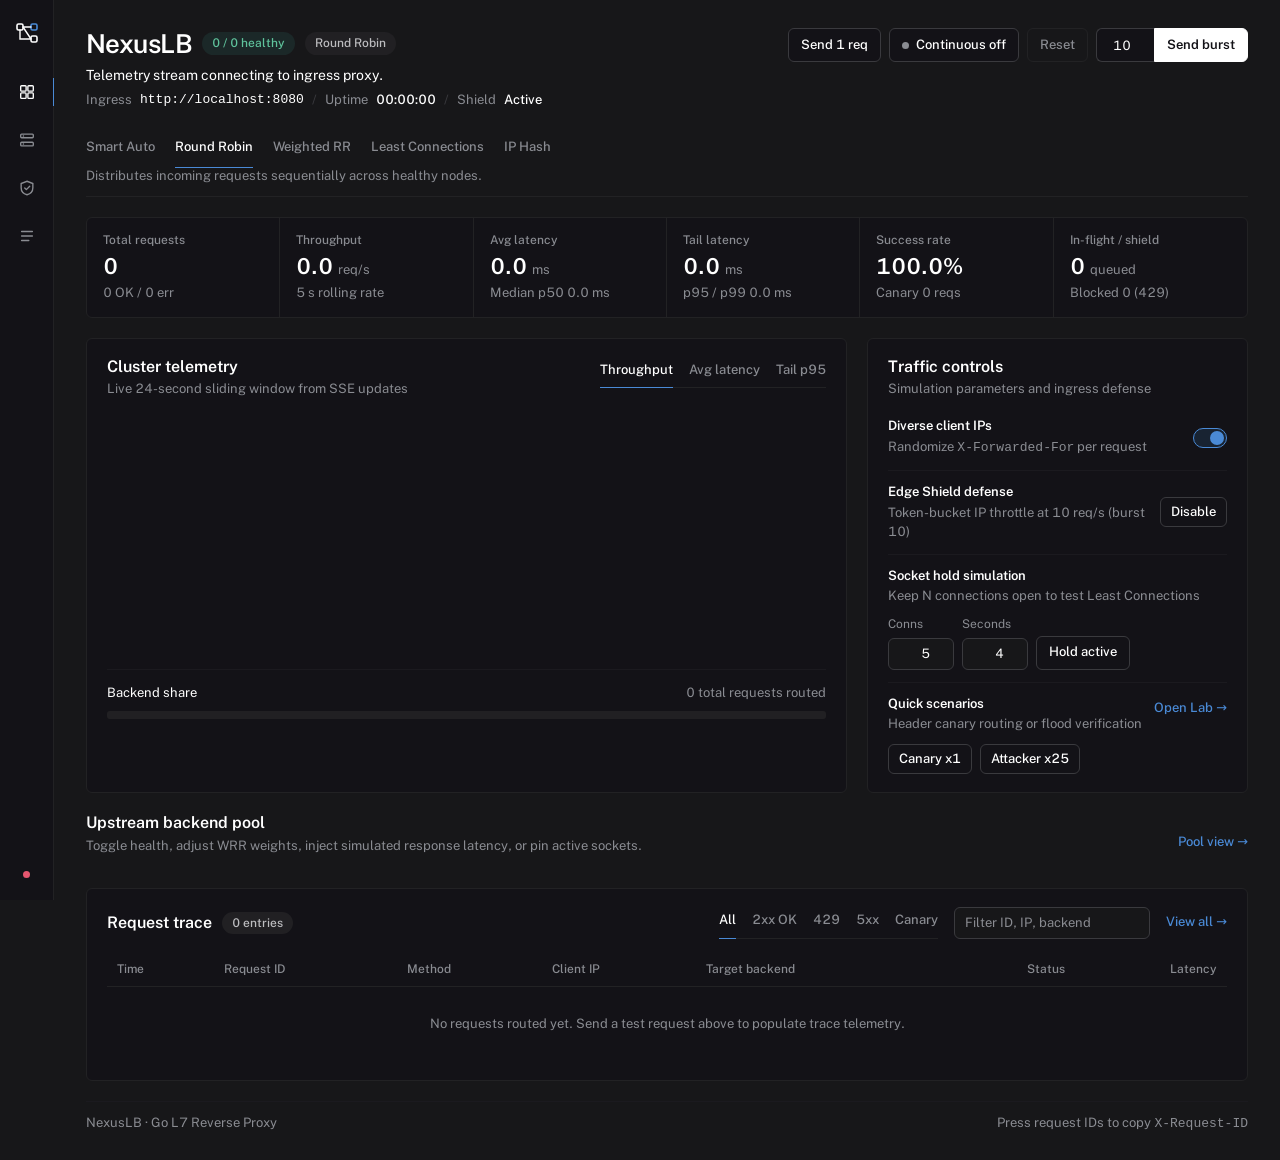
==== commit fcdf7dfe: "feat: implement adaptive load balancing strategy with config, manager, and dashboard support" ====
--- a/web/index.html
+++ b/web/index.html
@@ -97,6 +97,7 @@
 
       <section class="strategy-strip" data-views="overview,backends,lab" aria-label="Load balancing strategy">
         <div class="tabs" id="strategy-pills" role="tablist">
+          <button type="button" class="tab strategy-pill strategy-smart" data-strategy="adaptive" role="tab" aria-selected="false">Smart Auto</button>
           <button type="button" class="tab strategy-pill is-active" data-strategy="round_robin" role="tab" aria-selected="true">Round Robin</button>
           <button type="button" class="tab strategy-pill" data-strategy="weighted_round_robin" role="tab" aria-selected="false">Weighted RR</button>
           <button type="button" class="tab strategy-pill" data-strategy="least_connections" role="tab" aria-selected="false">Least Connections</button>
@@ -135,6 +136,42 @@
           <span class="kpi-label">In-flight / shield</span>
           <span class="kpi-value" id="kpi-queued">0 <span class="kpi-unit">queued</span></span>
           <span class="kpi-sub" id="kpi-card-shield">Blocked <span id="kpi-throttled">0</span> (429)</span>
+        </div>
+      </section>
+
+      <section class="panel explainer-panel hidden" id="adaptive-explainer" data-views="overview,backends,lab" aria-label="Adaptive decision explainability">
+        <div class="explainer-head">
+          <div class="explainer-title-wrap">
+            <div class="explainer-title-line">
+              <h2>Adaptive decision engine</h2>
+              <span class="pill accent" id="adaptive-delegate-pill">Active: Round Robin</span>
+              <span class="pill neutral" id="adaptive-rule-pill">Uniform baseline</span>
+            </div>
+            <p class="explainer-reason" id="adaptive-reason-text">Evaluating live cluster telemetry...</p>
+          </div>
+          <div class="explainer-meta">
+            <span id="adaptive-switch-count">0 transitions</span>
+            <span class="sep">/</span>
+            <span id="adaptive-cooldown-label">Stable</span>
+          </div>
+        </div>
+
+        <div class="explainer-body">
+          <div class="explainer-rules">
+            <div class="explainer-subhead">
+              <span>Priority rules (evaluated top to bottom)</span>
+              <span>Live signal</span>
+            </div>
+            <div class="rule-list" id="adaptive-rules-list"></div>
+          </div>
+
+          <div class="explainer-history">
+            <div class="explainer-subhead">
+              <span>Decision timeline</span>
+              <span id="adaptive-eval-time">Live</span>
+            </div>
+            <div class="transition-feed" id="adaptive-history-list"></div>
+          </div>
         </div>
       </section>
 
--- a/web/style.css
+++ b/web/style.css
@@ -651,6 +651,200 @@
   text-overflow: ellipsis;
 }
 
+/* Adaptive Decision Explainability Panel */
+
+.explainer-panel {
+  display: flex;
+  flex-direction: column;
+  gap: 14px;
+}
+
+.explainer-head {
+  display: flex;
+  flex-wrap: wrap;
+  justify-content: space-between;
+  align-items: flex-start;
+  gap: 10px 18px;
+  padding-bottom: 12px;
+  border-bottom: 1px solid var(--rule);
+}
+
+.explainer-title-wrap {
+  min-width: 0;
+  flex: 1 1 420px;
+}
+
+.explainer-title-line {
+  display: flex;
+  flex-wrap: wrap;
+  align-items: center;
+  gap: 8px 10px;
+}
+
+.explainer-reason {
+  margin: 6px 0 0;
+  font-size: 13px;
+  color: var(--ink);
+}
+
+.explainer-meta {
+  display: inline-flex;
+  align-items: center;
+  gap: 8px;
+  font-size: 13px;
+  color: var(--muted);
+  white-space: nowrap;
+}
+
+.explainer-body {
+  display: grid;
+  grid-template-columns: minmax(0, 7fr) minmax(0, 5fr);
+  gap: 20px;
+  align-items: start;
+}
+
+.explainer-rules,
+.explainer-history {
+  min-width: 0;
+  display: flex;
+  flex-direction: column;
+  gap: 8px;
+}
+
+.explainer-history {
+  border-left: 1px solid var(--rule);
+  padding-left: 20px;
+}
+
+.explainer-subhead {
+  display: flex;
+  justify-content: space-between;
+  align-items: center;
+  gap: 12px;
+  font-size: 12px;
+  font-weight: 500;
+  color: var(--muted);
+}
+
+.rule-list {
+  display: flex;
+  flex-direction: column;
+}
+
+.rule-item {
+  display: grid;
+  grid-template-columns: minmax(0, 1fr) auto;
+  align-items: center;
+  gap: 12px;
+  padding: 8px 10px 8px 12px;
+  border-top: 1px solid var(--rule);
+  border-left: 2px solid transparent;
+}
+
+.rule-item:first-child {
+  border-top: 0;
+}
+
+.rule-item.is-selected {
+  border-left-color: var(--accent);
+}
+
+.rule-main {
+  min-width: 0;
+  display: flex;
+  flex-direction: column;
+  gap: 2px;
+}
+
+.rule-name-row {
+  display: flex;
+  align-items: center;
+  gap: 8px;
+  font-size: 13px;
+}
+
+.rule-rank {
+  color: var(--muted);
+  font-size: 12px;
+}
+
+.rule-name {
+  font-weight: 600;
+  color: var(--muted);
+}
+
+.rule-item.is-selected .rule-name {
+  color: var(--ink);
+}
+
+.rule-cond {
+  font-size: 13px;
+  color: var(--muted);
+}
+
+.rule-right {
+  display: flex;
+  align-items: center;
+  gap: 10px;
+  white-space: nowrap;
+}
+
+.rule-metric {
+  font-size: 13px;
+  color: var(--ink);
+  font-variant-numeric: tabular-nums;
+}
+
+.transition-feed {
+  display: flex;
+  flex-direction: column;
+}
+
+.transition-item {
+  padding: 8px 0;
+  border-top: 1px solid var(--rule);
+  display: flex;
+  flex-direction: column;
+  gap: 3px;
+}
+
+.transition-item:first-child {
+  border-top: 0;
+  padding-top: 2px;
+}
+
+.transition-top {
+  display: flex;
+  justify-content: space-between;
+  align-items: center;
+  gap: 10px;
+  font-size: 13px;
+}
+
+.transition-route {
+  font-weight: 500;
+  color: var(--ink);
+}
+
+.transition-time {
+  font-size: 12px;
+  color: var(--muted);
+}
+
+.transition-why {
+  font-size: 13px;
+  color: var(--muted);
+}
+
+.transition-empty {
+  padding: 12px 14px;
+  background-color: var(--ground);
+  border: 1px solid var(--border);
+  border-radius: var(--radius-control);
+  font-size: 13px;
+  color: var(--muted);
+}
+
 /* Panels & Split Grid */
 
 .panel {
@@ -1354,6 +1548,18 @@
 
   .lab-grid {
     grid-template-columns: 1fr;
+  }
+
+  .explainer-body {
+    grid-template-columns: 1fr;
+    gap: 16px;
+  }
+
+  .explainer-history {
+    border-left: 0;
+    padding-left: 0;
+    border-top: 1px solid var(--rule);
+    padding-top: 14px;
   }
 }
 
@@ -1435,9 +1641,22 @@
     gap: 0 16px;
   }
 
+  .strategy-strip .strategy-smart {
+    grid-column: 1 / -1;
+  }
+
   .strategy-strip .tab {
     text-align: left;
     border-bottom: 1px solid var(--rule);
+  }
+
+  .rule-item {
+    grid-template-columns: 1fr;
+    gap: 6px;
+  }
+
+  .rule-right {
+    justify-content: space-between;
   }
 
   .strategy-note {
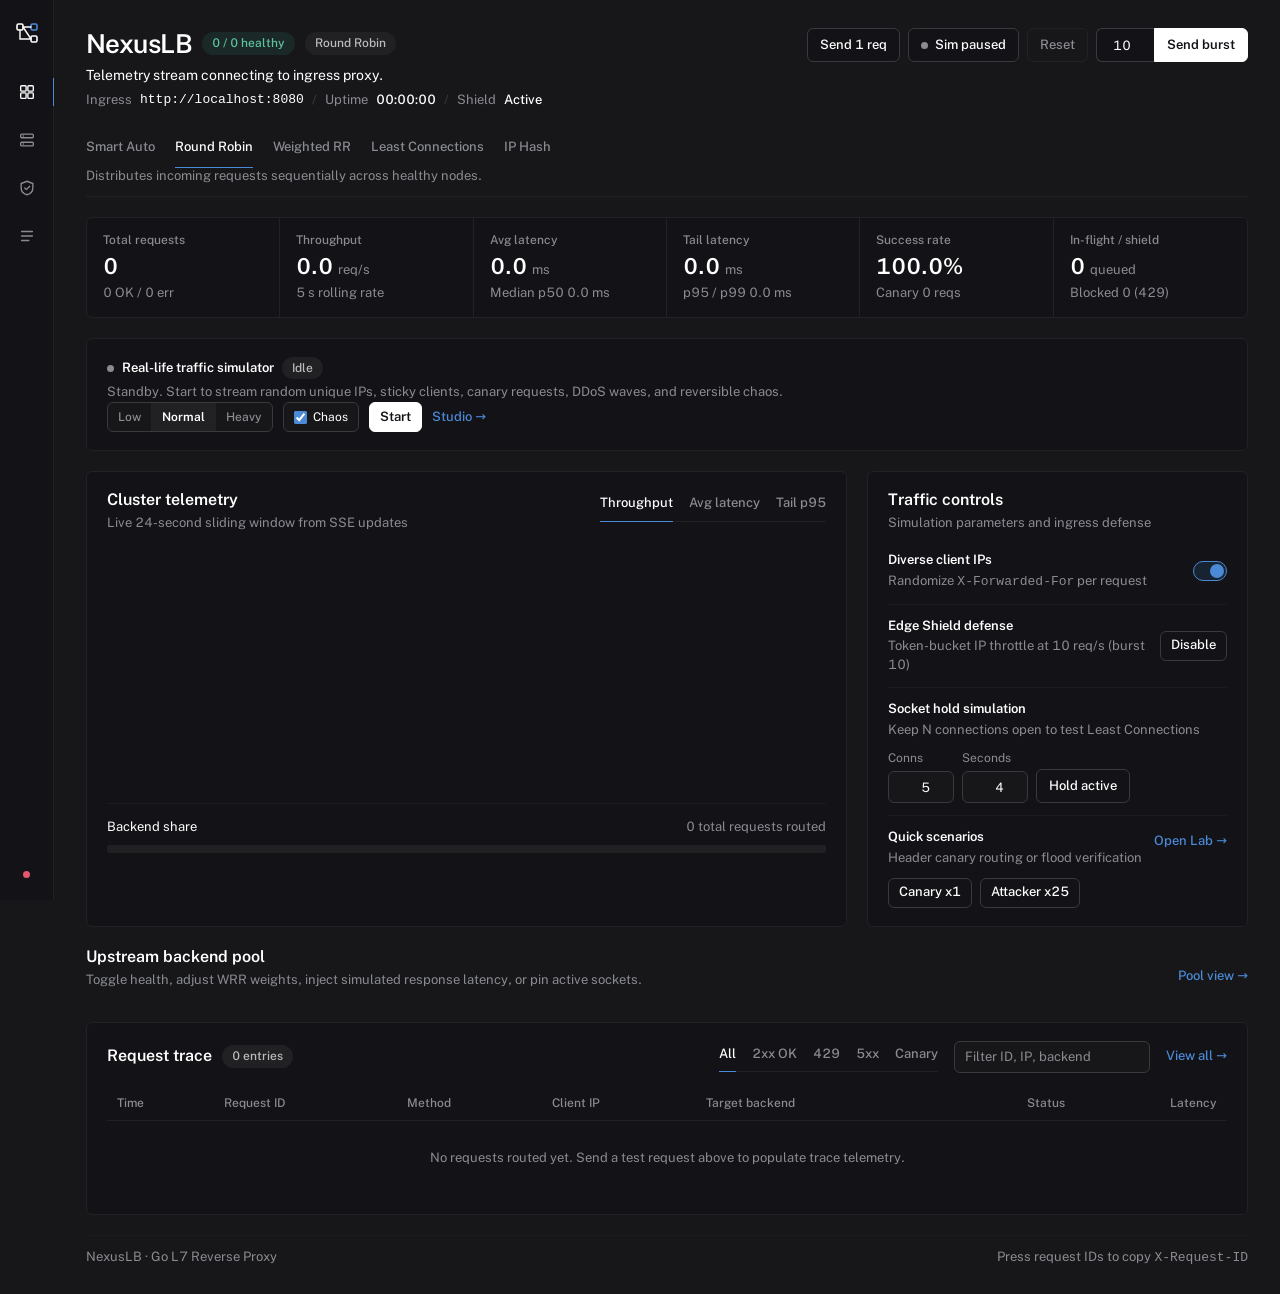
==== commit 4d944a45: "feat: add configuration, backend, and dashboard modules with traffic simulator" ====
--- a/web/index.html
+++ b/web/index.html
@@ -83,9 +83,9 @@
 
         <div class="title-controls">
           <button type="button" id="btn-test-single" class="btn">Send 1 req</button>
-          <button type="button" id="btn-auto-traffic" class="btn">
+          <button type="button" id="btn-auto-traffic" class="btn" title="Toggle real-life traffic simulation">
             <span class="status-dot muted" id="auto-traffic-dot"></span>
-            <span id="auto-traffic-label">Continuous off</span>
+            <span id="auto-traffic-label">Sim paused</span>
           </button>
           <button type="button" id="btn-reset-metrics" class="btn ghost" title="Reset metrics and logs">Reset</button>
           <div class="burst-group">
@@ -136,6 +136,31 @@
           <span class="kpi-label">In-flight / shield</span>
           <span class="kpi-value" id="kpi-queued">0 <span class="kpi-unit">queued</span></span>
           <span class="kpi-sub" id="kpi-card-shield">Blocked <span id="kpi-throttled">0</span> (429)</span>
+        </div>
+      </section>
+
+      <section class="panel sim-bar" id="sim-overview-bar" data-views="overview" aria-label="Real-life traffic simulator bar">
+        <div class="sim-bar-info">
+          <div class="sim-bar-title">
+            <span class="status-dot muted" id="sim-bar-dot"></span>
+            <strong>Real-life traffic simulator</strong>
+            <span class="pill neutral" id="sim-wave-pill">Idle</span>
+          </div>
+          <p class="sim-bar-summary" id="sim-bar-summary">Standby. Start to stream random unique IPs, sticky clients, canary requests, DDoS waves, and reversible chaos.</p>
+        </div>
+
+        <div class="sim-bar-controls">
+          <div class="segmented" role="group" aria-label="Simulation intensity">
+            <button type="button" class="seg-btn" data-sim-intensity="low">Low</button>
+            <button type="button" class="seg-btn is-active" data-sim-intensity="normal">Normal</button>
+            <button type="button" class="seg-btn" data-sim-intensity="heavy">Heavy</button>
+          </div>
+          <label class="inline-switch" title="Include reversible latency, canary weights, and outage failover drills">
+            <input type="checkbox" id="sim-bar-chaos" checked />
+            <span>Chaos</span>
+          </label>
+          <button type="button" id="btn-sim-bar-toggle" class="btn small primary">Start</button>
+          <button type="button" class="link-btn" data-jump-view="lab">Studio &rarr;</button>
         </div>
       </section>
 
@@ -282,16 +307,100 @@
         <div class="cards-grid" id="backend-cards-container"></div>
       </section>
 
-      <section class="lab-section" data-views="lab" aria-label="Defense and canary lab">
+      <section class="lab-section" data-views="lab" aria-label="Simulator studio, defense, and canary lab">
         <div class="storyline-banner hidden" id="storyline-banner">
           <div class="storyline-head">
-            <span class="pill accent" id="storyline-phase-badge">Phase 1 / 3</span>
+            <span class="pill accent" id="storyline-phase-badge">Stage 1 of 3</span>
             <strong id="storyline-title">Running automated mitigation sequence</strong>
           </div>
           <p id="storyline-message">Preparing traffic simulation...</p>
           <div class="progress-track">
             <div class="progress-fill" id="storyline-progress-fill"></div>
           </div>
+        </div>
+
+        <div class="sim-studio-grid">
+          <article class="panel sim-studio-panel">
+            <div class="panel-head">
+              <div>
+                <h2>Traffic simulator studio</h2>
+                <p class="panel-sub">Generates mixed random IPs, sticky sessions, slow queries, canary headers, DDoS waves, and reversible chaos faults.</p>
+              </div>
+              <div class="lab-head-controls">
+                <span class="pill neutral" id="sim-studio-pill">Idle</span>
+                <button type="button" id="btn-sim-studio-toggle" class="btn small primary">Start sim</button>
+              </div>
+            </div>
+
+            <div class="sim-config-strip">
+              <div class="sim-config-group">
+                <span class="control-label">Intensity</span>
+                <div class="segmented" role="group" aria-label="Studio simulation intensity">
+                  <button type="button" class="seg-btn" data-sim-intensity="low">Low</button>
+                  <button type="button" class="seg-btn is-active" data-sim-intensity="normal">Normal</button>
+                  <button type="button" class="seg-btn" data-sim-intensity="heavy">Heavy</button>
+                </div>
+              </div>
+              <label class="inline-switch">
+                <input type="checkbox" id="sim-studio-chaos" checked />
+                <span>Reversible chaos drills</span>
+              </label>
+              <label class="inline-switch">
+                <input type="checkbox" id="sim-studio-ddos" checked />
+                <span>Periodic DDoS waves</span>
+              </label>
+            </div>
+
+            <div class="sim-counters" aria-label="Simulated workload totals">
+              <div class="sim-counter">
+                <span class="sim-counter-label">Unique IPs</span>
+                <strong class="sim-counter-value" id="sim-cnt-unique">0</strong>
+              </div>
+              <div class="sim-counter">
+                <span class="sim-counter-label">Repeat IPs</span>
+                <strong class="sim-counter-value" id="sim-cnt-repeat">0</strong>
+              </div>
+              <div class="sim-counter">
+                <span class="sim-counter-label">Attack / 429</span>
+                <strong class="sim-counter-value" id="sim-cnt-ddos">0 / 0</strong>
+              </div>
+              <div class="sim-counter">
+                <span class="sim-counter-label">Canary / Chaos</span>
+                <strong class="sim-counter-value" id="sim-cnt-canary">0 / 0</strong>
+              </div>
+            </div>
+
+            <div class="sim-triggers-wrap">
+              <div class="explainer-subhead">
+                <span>On-demand scenario waves (auto-restores on completion or Stop)</span>
+                <span id="sim-attacker-count">0 attackers</span>
+              </div>
+              <div class="lab-actions">
+                <button type="button" class="btn small" data-sim-wave="single_ip_dos">Single-IP DoS</button>
+                <button type="button" class="btn small" data-sim-wave="botnet_ddos">Botnet DDoS</button>
+                <button type="button" class="btn small" data-sim-wave="sticky_affinity">Sticky clients</button>
+                <button type="button" class="btn small" data-sim-wave="latency_spike">Latency spike</button>
+                <button type="button" class="btn small" data-sim-wave="canary_weighted_rollout">Canary + WRR</button>
+                <button type="button" class="btn small" data-sim-wave="node_outage_failover">Node outage drill</button>
+              </div>
+            </div>
+          </article>
+
+          <article class="panel sim-timeline-panel">
+            <div class="panel-head">
+              <div>
+                <h2>Simulation timeline</h2>
+                <p class="panel-sub" id="sim-timeline-detail">Paused. Start simulation or trigger any wave on the left.</p>
+              </div>
+              <span class="muted" id="sim-target-rps">0.0 req/s target</span>
+            </div>
+
+            <div class="transition-feed" id="sim-events-list">
+              <div class="transition-empty">
+                No simulation events recorded yet. Start the real-life simulator to stream dynamic traffic waves and chaos drills.
+              </div>
+            </div>
+          </article>
         </div>
 
         <div class="lab-grid">
@@ -299,7 +408,7 @@
             <div class="panel-head">
               <div>
                 <h2>DDoS rate-limiter lab</h2>
-                <p class="panel-sub">Verify HTTP <code>429 Too Many Requests</code> throttling under single-IP floods while legitimate traffic stays unaffected.</p>
+                <p class="panel-sub">Tune per-IP token buckets or verify HTTP <code>429 Too Many Requests</code> isolation under flood bursts.</p>
               </div>
               <div class="lab-head-controls">
                 <span class="pill ok" id="lab-shield-pill">Shield active</span>
@@ -308,9 +417,16 @@
             </div>
 
             <div class="lab-body">
-              <div class="lab-callout">
-                <strong>Automated 3-stage mitigation proof</strong>
-                <span>Runs normal baseline traffic, toggles Edge Shield off under a bot flood from <code>203.0.113.66</code>, then restores isolation.</span>
+              <div class="shield-tune-row">
+                <label class="inline-field">
+                  <span>Refill req/s</span>
+                  <input type="number" id="shield-rate-input" value="10" min="1" max="500" step="1" />
+                </label>
+                <label class="inline-field">
+                  <span>Burst limit</span>
+                  <input type="number" id="shield-burst-input" value="10" min="1" max="500" step="1" />
+                </label>
+                <button type="button" id="btn-apply-shield-cfg" class="btn small">Apply limits</button>
               </div>
               <div class="lab-actions">
                 <button type="button" id="btn-run-ddos-scenario" class="btn primary">Run DDoS scenario</button>
--- a/web/style.css
+++ b/web/style.css
@@ -432,6 +432,17 @@
   color: var(--accent);
 }
 
+.btn.danger {
+  border-color: var(--negative);
+  background-color: var(--pill-negative-bg);
+  color: var(--pill-negative-ink);
+}
+
+.btn.danger:hover:not(:disabled) {
+  border-color: var(--negative);
+  background-color: #362027;
+}
+
 .link-btn {
   background: transparent;
   border: 0;
@@ -651,6 +662,118 @@
   text-overflow: ellipsis;
 }
 
+/* Segmented Controls, Inline Switches & Overview Simulator Bar */
+
+.segmented {
+  display: inline-flex;
+  align-items: center;
+  border: 1px solid var(--control);
+  border-radius: var(--radius-control);
+  background-color: var(--ground);
+  overflow: hidden;
+}
+
+.seg-btn {
+  height: 28px;
+  padding: 0 10px;
+  border: 0;
+  border-right: 1px solid var(--border);
+  background: transparent;
+  color: var(--muted);
+  font-size: 12px;
+  font-weight: 500;
+  cursor: pointer;
+  transition: color 120ms ease, background-color 120ms ease;
+}
+
+.seg-btn:last-child {
+  border-right: 0;
+}
+
+.seg-btn:hover {
+  color: var(--ink);
+  background-color: var(--raised);
+}
+
+.seg-btn.is-active {
+  background-color: var(--raised);
+  color: var(--ink);
+  font-weight: 600;
+}
+
+.inline-switch {
+  display: inline-flex;
+  align-items: center;
+  gap: 6px;
+  height: 30px;
+  padding: 0 10px;
+  border: 1px solid var(--control);
+  border-radius: var(--radius-control);
+  background-color: var(--ground);
+  font-size: 12px;
+  color: var(--muted);
+  cursor: pointer;
+  user-select: none;
+  white-space: nowrap;
+}
+
+.inline-switch input {
+  accent-color: var(--accent);
+  margin: 0;
+  cursor: pointer;
+}
+
+.inline-switch:has(input:checked) {
+  color: var(--ink);
+}
+
+.sim-bar {
+  display: flex;
+  flex-wrap: wrap;
+  justify-content: space-between;
+  align-items: center;
+  gap: 12px 20px;
+  padding: 14px 20px;
+}
+
+.sim-bar.is-running {
+  border-color: var(--accent);
+}
+
+.sim-bar-info {
+  display: flex;
+  flex-direction: column;
+  gap: 4px;
+  min-width: 0;
+  flex: 1 1 360px;
+}
+
+.sim-bar-title {
+  display: flex;
+  align-items: center;
+  gap: 8px;
+  flex-wrap: wrap;
+}
+
+.sim-bar-title strong {
+  font-size: 13px;
+  font-weight: 600;
+  color: var(--ink);
+}
+
+.sim-bar-summary {
+  margin: 0;
+  font-size: 13px;
+  color: var(--muted);
+}
+
+.sim-bar-controls {
+  display: flex;
+  align-items: center;
+  gap: 10px;
+  flex-wrap: wrap;
+}
+
 /* Adaptive Decision Explainability Panel */
 
 .explainer-panel {
@@ -1320,6 +1443,123 @@
   transition: width 260ms ease;
 }
 
+.sim-studio-grid {
+  display: grid;
+  grid-template-columns: minmax(0, 7fr) minmax(0, 5fr);
+  gap: 20px;
+  align-items: stretch;
+  margin-bottom: 20px;
+}
+
+.sim-studio-panel,
+.sim-timeline-panel {
+  display: flex;
+  flex-direction: column;
+  gap: 14px;
+}
+
+.sim-studio-panel .panel-head,
+.sim-timeline-panel .panel-head {
+  margin-bottom: 0;
+}
+
+.sim-config-strip {
+  display: flex;
+  flex-wrap: wrap;
+  align-items: center;
+  gap: 10px 12px;
+  padding: 10px 12px;
+  background-color: var(--ground);
+  border: 1px solid var(--border);
+  border-radius: var(--radius-control);
+}
+
+.sim-config-group {
+  display: inline-flex;
+  align-items: center;
+  gap: 8px;
+}
+
+.sim-counters {
+  display: grid;
+  grid-template-columns: repeat(4, minmax(0, 1fr));
+  border: 1px solid var(--border);
+  border-radius: var(--radius-control);
+  background-color: var(--ground);
+  overflow: hidden;
+}
+
+.sim-counter {
+  padding: 10px 12px;
+  border-right: 1px solid var(--border);
+  display: flex;
+  flex-direction: column;
+  gap: 3px;
+  min-width: 0;
+}
+
+.sim-counter:last-child {
+  border-right: 0;
+}
+
+.sim-counter-label {
+  font-size: 12px;
+  color: var(--muted);
+  white-space: nowrap;
+  overflow: hidden;
+  text-overflow: ellipsis;
+}
+
+.sim-counter-value {
+  font-size: 16px;
+  font-weight: 600;
+  color: var(--ink);
+  font-variant-numeric: tabular-nums;
+  white-space: nowrap;
+  overflow: hidden;
+  text-overflow: ellipsis;
+}
+
+.sim-triggers-wrap {
+  display: flex;
+  flex-direction: column;
+  gap: 8px;
+}
+
+.sim-triggers-wrap .btn.is-active {
+  border-color: var(--accent);
+  background-color: var(--pill-accent-bg);
+  color: var(--pill-accent-ink);
+}
+
+#sim-attacker-count {
+  white-space: nowrap;
+  flex-shrink: 0;
+}
+
+.sim-timeline-panel .transition-feed {
+  max-height: 224px;
+  overflow-y: auto;
+}
+
+.sim-event-title {
+  display: inline-flex;
+  align-items: center;
+  gap: 8px;
+  min-width: 0;
+}
+
+.shield-tune-row {
+  display: flex;
+  flex-wrap: wrap;
+  align-items: flex-end;
+  gap: 10px;
+  padding: 10px 12px;
+  background-color: var(--ground);
+  border: 1px solid var(--border);
+  border-radius: var(--radius-control);
+}
+
 .lab-grid {
   display: grid;
   grid-template-columns: repeat(2, minmax(0, 1fr));
@@ -1327,6 +1567,11 @@
   align-items: stretch;
 }
 
+.lab-grid .panel {
+  display: flex;
+  flex-direction: column;
+}
+
 .lab-head-controls {
   display: flex;
   align-items: center;
@@ -1336,6 +1581,8 @@
 .lab-body {
   display: flex;
   flex-direction: column;
+  justify-content: space-between;
+  flex: 1;
   gap: 14px;
 }
 
@@ -1543,6 +1790,10 @@
 
 @media (max-width: 960px) {
   .cards-grid {
+    grid-template-columns: 1fr;
+  }
+
+  .sim-studio-grid {
     grid-template-columns: 1fr;
   }
 
@@ -1655,6 +1906,31 @@
     gap: 6px;
   }
 
+  .sim-bar {
+    align-items: stretch;
+    padding: 14px 16px;
+  }
+
+  .sim-bar-controls {
+    width: 100%;
+  }
+
+  .sim-counters {
+    grid-template-columns: repeat(2, minmax(0, 1fr));
+  }
+
+  .sim-counter {
+    border-bottom: 1px solid var(--border);
+  }
+
+  .sim-counter:nth-child(2n) {
+    border-right: 0;
+  }
+
+  .sim-counter:nth-last-child(-n+2) {
+    border-bottom: 0;
+  }
+
   .rule-right {
     justify-content: space-between;
   }
